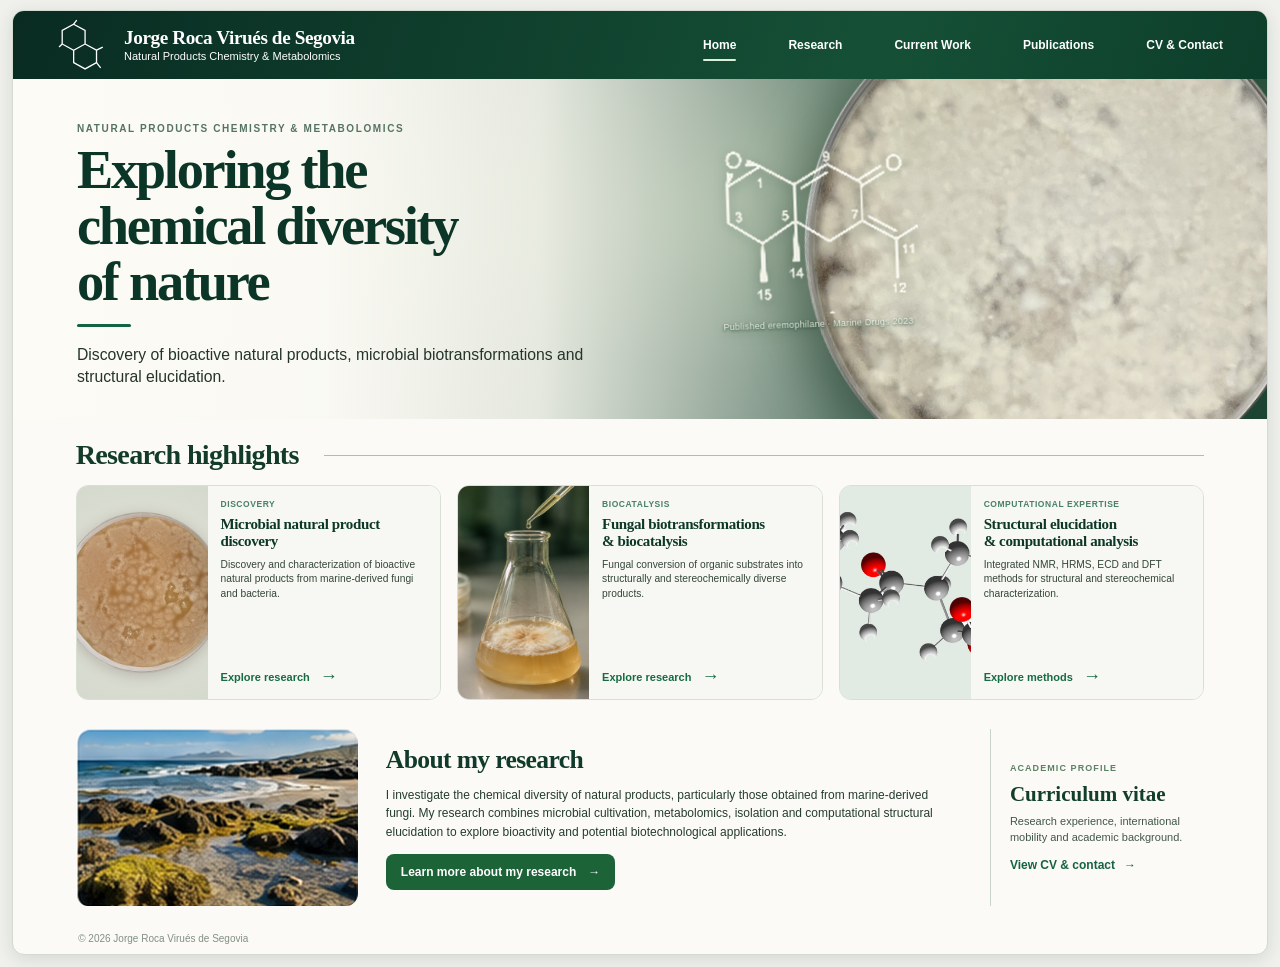
==== index.html @ 7009723c "Publish academic website V28 with personal portrait" ====
<!DOCTYPE html>

<html lang="en"><head><meta charset="utf-8"/><meta content="width=device-width,initial-scale=1" name="viewport"/><meta content="Jorge Roca Virués de Segovia — natural products chemistry, fungal metabolomics, biotransformations, and computational structural elucidation." name="description"/><meta content="#103a2d" name="theme-color"/><title>Jorge Roca Virués de Segovia | Natural Products Chemistry &amp; Metabolomics</title><link href="assets/img/favicon.svg" rel="icon" type="image/svg+xml"/><link href="assets/style.css" rel="stylesheet"/></head><body><a class="skip-link" href="#home">Skip to content</a><div class="site-frame"><header class="site-header"><div class="header-inner"><a aria-label="Go to homepage" class="brand" href="#home"><svg aria-hidden="true" class="brand-symbol" fill="none" stroke="currentColor" stroke-width="1.25" viewbox="0 0 50 50"><path d="M16 5 27 11v13l-11 6L5 24V11Zm11 19 11 6v12l-11 6-11-6V30"></path><path d="m16 5 3-4M5 24l-3 3m36 3 6-3m-6 15 4 5"></path></svg><span class="brand-copy"><strong>Jorge Roca Virués de Segovia</strong><small>Natural Products Chemistry &amp; Metabolomics</small></span></a><nav aria-label="Main navigation" class="main-nav"><a aria-current="page" data-nav="home" href="#home">Home</a><a data-nav="research" href="#research">Research</a><a data-nav="work" href="#work">Current Work</a><a data-nav="publications" href="#publications">Publications</a><a data-nav="cv" href="#cv">CV &amp; Contact</a></nav></div></header><main class="main-stage" id="main"><section aria-label="Home" class="view view-home is-active" data-view="home" id="view-home">
<div class="home-hero-v5">
<div class="hero-glow-v5"></div>
<div class="hero-copy-v5">
<div class="eyebrow-v5">NATURAL PRODUCTS CHEMISTRY &amp; METABOLOMICS</div>
<h1>Exploring the<br/>chemical diversity<br/>of nature</h1>
<span class="green-rule"></span>
<p>Discovery of bioactive natural products, microbial biotransformations and structural elucidation.</p>
</div>
<div class="hero-photo-v5"><img alt="Real culture of Purpureocillium lilacinum BC17-2 photographed by the researcher" src="assets/img/purpureocillium-plate.png"/></div>
<div class="hero-molecule-v5"><img alt="Chemical structure of eremophilane 1, published in Marine Drugs (2023)" src="assets/img/published-eremophilane-1.png"/><span>Published eremophilane · Marine Drugs 2023</span></div>
</div>
<div class="home-research-v5">
<div class="section-heading-v5"><h2>Research highlights</h2><span></span></div>
<div class="home-highlight-grid-v5">
<a class="home-highlight-v5" href="natural-products.html">
<div class="home-highlight-image-v5 plate-feature-v5"><img alt="Real culture of Emericellopsis maritima BC17" src="assets/img/emericellopsis-plate.png"/></div>
<div class="home-highlight-text-v5"><span class="home-highlight-kicker-v5">DISCOVERY</span><h3>Microbial natural product<br/>discovery</h3><p>Discovery and characterization of bioactive natural products from marine-derived fungi and bacteria.</p><span class="read-more-v5">Explore research <span aria-hidden="true">→</span></span></div>
</a>
<a class="home-highlight-v5" href="biotransformations.html">
<div class="home-highlight-image-v5"><img alt="Illustrative photograph of a fungal cultivation flask with a pipette, used to represent microbial biotransformations." src="assets/img/feeding-flask-original.png"/></div>
<div class="home-highlight-text-v5"><span class="home-highlight-kicker-v5">BIOCATALYSIS</span><h3>Fungal biotransformations<br/>&amp; biocatalysis</h3><p>Fungal conversion of organic substrates into structurally and stereochemically diverse products.</p><span class="read-more-v5">Explore research <span aria-hidden="true">→</span></span></div>
</a>
<a class="home-highlight-v5" href="structural-elucidation.html">
<div class="home-highlight-image-v5"><img alt="Three-dimensional representation of compound 10 supplied by the researcher." src="assets/img/compound-10-research-wide.jpg"/></div>
<div class="home-highlight-text-v5"><span class="home-highlight-kicker-v5">COMPUTATIONAL EXPERTISE</span><h3>Structural elucidation<br/>&amp; computational analysis</h3><p>Integrated NMR, HRMS, ECD and DFT methods for structural and stereochemical characterization.</p><span class="read-more-v5">Explore methods <span aria-hidden="true">→</span></span></div>
</a>
</div>
</div>
<div class="home-bottom-v5">
<img alt="Coastal marine habitat" class="coastal-v5" src="assets/img/reference-coastal-detail.jpg"/>
<div class="home-about-v5"><h2>About my research</h2>
<p>I investigate the chemical diversity of natural products, particularly those obtained from marine-derived fungi. My research combines microbial cultivation, metabolomics, isolation and computational structural elucidation to explore bioactivity and potential biotechnological applications.</p>
<button class="primary-button-v5" data-view-go="research" type="button">Learn more about my research <span aria-hidden="true">→</span></button>
</div>
<aside class="home-cv-v5"><span class="home-cv-label-v5">ACADEMIC PROFILE</span><div aria-hidden="true" class="cv-icon-v5">▤</div><h3>Curriculum vitae</h3><p>Research experience, international mobility and academic background.</p><button class="cv-link-v5" data-view-go="cv" type="button">View CV &amp; contact <span aria-hidden="true">→</span></button></aside>
</div>
</section><section aria-label="Research" class="view view-research" data-view="research" id="view-research">
<div class="r14-page">
<header class="r14-hero">
<div class="r14-hero-copy">
<div class="r14-eyebrow">SCIENTIFIC RESEARCH</div>
<h1>Research</h1>
<span class="green-rule"></span>
<p>My research is organised into three complementary areas: microbial natural product discovery, fungal biotransformations and biocatalysis, and experimental and computational structural elucidation.</p>
</div>
<div aria-hidden="true" class="r14-hero-art"><img alt="" src="assets/img/purpureocillium-plate.png"/></div>
</header>
<div class="r14-main">
<div class="r14-intro"><div><span class="r14-overline">RESEARCH AREAS</span><h2>From microbial chemistry to molecular structure</h2></div><p>Explore the three areas below. Each links to its own page, where selected publications, verified experimental results and original scientific figures can be presented in detail. Structural elucidation also serves as a cross-cutting methodology.</p></div>
<article class="r14-area r14-area-one">
<div class="r14-area-media r14-micro-visual">
<img alt="Actual culture of Emericellopsis maritima BC17" class="r14-plate" src="assets/img/emericellopsis-plate.png"/>
<div class="r14-micro-caption"><span>01 / MICROBIAL METABOLITES</span><strong>Marine-derived fungal cultures</strong></div>
</div>
<div class="r14-area-copy">
<div class="r14-area-heading"><span>RESEARCH LINE 01</span><span class="r14-small-no">01</span></div>
<h3>Microbial natural<br/>product discovery</h3>
<p>Exploring the secondary metabolism of marine-derived fungi and bacteria to identify, isolate and characterise chemically diverse natural products. Culture-based strategies, including OSMAC, help reveal the chemical potential of microbial strains under different growth conditions.</p>
<p>The workflow combines LC-HRMS/MS profiling, molecular networking, chromatographic fractionation and bioactivity assays to prioritise complex extracts. Structural and spectroscopic analysis then supports the characterisation of isolated compounds, connecting microbial metabolism to experimentally supported chemical information.</p>
<div class="r14-evidence"><b>SELECTED PUBLICATIONS</b><a href="https://doi.org/10.3390/md21120634" rel="noopener noreferrer" target="_blank">Marine Drugs · 2023</a><span>·</span><a href="https://doi.org/10.3389/fmars.2024.1386175" rel="noopener noreferrer" target="_blank">Frontiers in Marine Science · 2024</a><span>·</span><a href="https://doi.org/10.3390/molecules27196355" rel="noopener noreferrer" target="_blank">Molecules · 2022</a></div>
<a class="r14-open" href="natural-products.html"><span>Explore studies &amp; results</span><span aria-hidden="true">↗</span></a>
</div>
</article>
<article class="r14-area r14-area-two">
<div class="r14-area-copy">
<div class="r14-area-heading"><span>RESEARCH LINE 02</span><span class="r14-small-no">02</span></div>
<h3>Fungal biotransformations<br/>&amp; biocatalysis</h3>
<p>Investigating the ability of marine-derived fungi to catalyse chemical transformations of organic substrates. These biological systems offer complementary approaches to conventional synthesis, including chemo- and stereoselective conversions.</p>
<p>Biotransformation studies integrate substrate feeding, fungal fermentation, product isolation and spectroscopic analysis. The resulting products can be characterised stereochemically and evaluated for biological activity.</p>
<div class="r14-evidence"><b>SELECTED PUBLICATIONS</b><a href="https://doi.org/10.3390/ijms26030908" rel="noopener noreferrer" target="_blank">Int. J. Mol. Sci. · 2025</a><span>·</span><a href="https://doi.org/10.3390/jmse13081386" rel="noopener noreferrer" target="_blank">J. Mar. Sci. Eng. · 2025</a><span>·</span><a href="https://doi.org/10.3389/fmicb.2023.1125639" rel="noopener noreferrer" target="_blank">Frontiers in Microbiology · 2023</a></div>
<a class="r14-open" href="biotransformations.html"><span>Explore studies &amp; results</span><span aria-hidden="true">↗</span></a>
</div>
<div class="r14-area-media r14-flask-visual"><img alt="Conceptual laboratory illustration of fungal fermentation in an Erlenmeyer flask" src="assets/img/feeding-flask-original.png"/><div class="r14-media-credit">Illustrative research image · fungal fermentation</div></div>
</article>
<article class="r14-area r14-area-three">
<div class="r14-area-media r14-model-visual"><img alt="Researcher-provided three-dimensional molecular representation of compound 10" src="assets/img/compound-10-research-wide.jpg"/><div class="r14-model-label"><span>COMPUTATIONAL METHODS</span><strong>Stereochemical assignment</strong></div></div>
<div class="r14-area-copy">
<div class="r14-area-heading"><span>INTEGRATIVE METHODOLOGY</span><span class="r14-small-no">03</span></div>
<h3>Structural elucidation<br/>&amp; computational analysis</h3>
<p>A methodological expertise that supports both discovery and biotransformation studies. Experimental NMR, HRMS, ECD and optical rotation provide complementary evidence for the constitution and three-dimensional arrangement of complex organic molecules.</p>
<p>Conformational analysis and quantum-chemical calculations, including theoretical NMR and ECD, are combined with experimental observations to investigate relative and absolute stereochemistry. This expertise also contributes to collaborative structure-focused research.</p>
<div class="r14-evidence"><b>SELECTED PUBLICATIONS</b><a href="https://doi.org/10.3390/jmse13081386" rel="noopener noreferrer" target="_blank">J. Mar. Sci. Eng. · 2025</a><span>·</span><a href="https://doi.org/10.1021/acs.jnatprod.5c00118" rel="noopener noreferrer" target="_blank">J. Nat. Prod. · 2025</a></div>
<a class="r14-open" href="structural-elucidation.html"><span>Explore methodologies &amp; case studies</span><span aria-hidden="true">↗</span></a>
</div>
</article>
<div class="r14-approach">
<div><span class="r14-overline">INTEGRATED APPROACH</span><h2>Connecting discovery, experiments and analysis</h2></div>
<div class="r14-approach-grid"><div><strong>01</strong><span>Culture design<br/>&amp; fermentation</span></div><div><strong>02</strong><span>LC-HRMS/MS<br/>&amp; metabolomics</span></div><div><strong>03</strong><span>Chromatographic<br/>isolation</span></div><div><strong>04</strong><span>Spectroscopy<br/>&amp; computational work</span></div><div><strong>05</strong><span>Biological<br/>evaluation</span></div></div>
</div>
</div>
</div>
</section><section aria-label="Current work" class="view view-work" data-view="work" id="view-work">
<div class="cw22">
<header class="cw22-hero">
<div class="cw22-hero-copy">
<div class="cw22-kicker">ONGOING RESEARCH · UNIVERSITY OF CÁDIZ</div>
<h1>Current Work</h1>
<span class="green-rule"></span>
<p>My ongoing research spans three complementary activities: investigating the secondary metabolism of fungi associated with grapevine trunk diseases, reviewing the contribution of feature-based molecular networking to fungal natural product discovery, and comparing the metabolomic profiles of Botrytis cinerea under different cultivation conditions.</p>
</div>
<aside class="cw22-project-spotlight">
<span class="cw22-project-label"><span class="cw22-dot"></span> ACTIVE RESEARCH PROJECT</span>
<h2>METAFUNVID</h2>
<p>Study of the secondary metabolism of fungi causing grapevine trunk diseases and development of new strategies for their control.</p>
<div class="cw22-spotlight-bottom">FEDER-UCA-2024-A2-57 <span>2025–2027</span></div>
</aside>
</header>
<div class="cw22-container">
<div class="cw22-lead-grid">
<article class="cw22-intro-article">
<span class="cw22-overline">RESEARCH CONTEXT</span>
<h2>From fungal metabolism to the chemistry of grapevine diseases</h2>
<p>Grapevine trunk diseases constitute a complex phytopathological problem involving fungi capable of colonising woody tissues. Understanding the chemistry associated with these organisms can provide insight into their secondary metabolism and help identify metabolites worthy of further investigation.</p>
<p>Within <strong>METAFUNVID</strong>, my contribution focuses on the chemical and analytical side of this challenge: exploring fungal metabolic profiles, examining complex extracts and supporting the structural characterisation of relevant compounds. This work connects natural products chemistry with phytopathology, without presupposing the identity, biological role or activity of metabolites that are still under study.</p>
</article>
<aside class="cw22-questions">
<span class="cw22-overline">CURRENT SCIENTIFIC QUESTIONS</span>
<div class="cw22-question"><span>01</span><p>Which chemical families are represented in the secondary metabolism of the studied fungi?</p></div>
<div class="cw22-question"><span>02</span><p>How can analytical and molecular-networking data guide the prioritisation of metabolites for isolation?</p></div>
<div class="cw22-question"><span>03</span><p>How can rigorous structural characterisation support the interpretation of their possible biological relevance?</p></div>
</aside>
</div>
<section aria-labelledby="cw22-workflow-title" class="cw22-workflow-section">
<div class="cw22-section-heading"><div><span class="cw22-overline">ONGOING SCIENTIFIC APPROACH</span><h2 id="cw22-workflow-title">A research workflow guided by chemical evidence</h2></div><p>A representative analytical framework. Individual steps depend on the samples and the experimental questions.</p></div>
<div class="cw22-workflow">
<div class="cw22-phase">
<span class="cw22-phase-index">01</span>
<div class="cw22-phase-icon"><svg aria-hidden="true" fill="none" viewbox="0 0 64 64"><path d="M17 16h30M22 16v10l-7 16a8 8 0 0 0 7.6 11h18.8A8 8 0 0 0 49 42l-7-16V16"></path><path d="M19 40c8-3 19 7 26 0"></path><circle cx="25" cy="45" r="2"></circle><circle cx="36" cy="46" r="2"></circle><circle cx="31" cy="35" r="1.8"></circle></svg></div>
<h3>Fungal samples<br/>&amp; extracts</h3>
<p>Preparation and chemical examination of fungal material and extracts.</p>
</div>
<div class="cw22-phase">
<span class="cw22-phase-index">02</span>
<div class="cw22-phase-icon"><svg aria-hidden="true" fill="none" viewbox="0 0 64 64"><path d="M7 52h50M11 12v40M14 45l7-9 6 6 7-24 8 28 8-17 8 18"></path><path d="M17 9h35" stroke-dasharray="3 4"></path></svg></div>
<h3>LC-HRMS/MS<br/>profiling</h3>
<p>Metabolomic fingerprints, MS/MS information and data-quality assessment.</p>
</div>
<div class="cw22-phase">
<span class="cw22-phase-index">03</span>
<div class="cw22-phase-icon"><svg aria-hidden="true" fill="none" viewbox="0 0 64 64"><circle cx="15" cy="28" r="5"></circle><circle cx="33" cy="15" r="6"></circle><circle cx="47" cy="29" r="7"></circle><circle cx="30" cy="46" r="5"></circle><path d="M20 26l7-7m12 1 4 4M20 31l7 12m8 0 8-8m-10-14-3 19"></path></svg></div>
<h3>Metabolite<br/>prioritisation</h3>
<p>Feature-based molecular networking and selection of informative signals.</p>
</div>
<div class="cw22-phase">
<span class="cw22-phase-index">04</span>
<div class="cw22-phase-icon"><svg aria-hidden="true" fill="none" viewbox="0 0 64 64"><path d="M12 16h40M15 16v28c0 8 34 8 34 0V16M15 29h34M19 37c9 4 18-4 26 0"></path><path d="M25 54h14M32 48v6"></path></svg></div>
<h3>Isolation &amp;<br/>structure analysis</h3>
<p>Chromatography, NMR, HRMS and ECD/DFT when needed for stereochemistry.</p>
</div>
</div>
</section>
<section aria-labelledby="cw23-parallel-heading" class="cw23-parallel">
<div class="cw22-section-heading">
<div><span class="cw22-overline">PARALLEL RESEARCH DIRECTIONS</span><h2 id="cw23-parallel-heading">Complementary studies in progress</h2></div>
<p>Ongoing analytical work and evidence synthesis; unpublished findings are not presented as established results.</p>
</div>
<div class="cw23-studies">
<article class="cw23-study">
<span class="cw23-study-no">02 / SCIENTIFIC REVIEW</span>
<h3>Feature-based molecular networking in fungal natural product discovery</h3>
<p>A literature-based assessment of how feature-based molecular networking (FBMN), LC-HRMS/MS and complementary annotation tools contribute to the discovery, dereplication and prioritisation of fungal natural products.</p>
<p>The review examines representative published workflows, the strength of metabolite annotations and the opportunities and limitations of molecular networking as a discovery strategy. Annotation is distinguished from definitive structure elucidation.</p>
<div class="cw23-methods">Literature analysis <span>·</span> FBMN <span>·</span> Fungal metabolites</div>
</article>
<article class="cw23-study">
<span class="cw23-study-no">03 / COMPARATIVE METABOLOMICS</span>
<h3><em>Botrytis cinerea</em>: metabolic profiles across cultivation conditions</h3>
<p>Collaborative research exploring how cultivation conditions influence the detectable metabolomic profiles of the phytopathogenic fungus <em>Botrytis cinerea</em>, using mass-spectrometry-based analysis and molecular networking.</p>
<p>The objective is to compare chemical features across conditions and identify patterns worth further investigation. Specific compounds, biological activities and experimental conclusions remain unpublished and are not claimed here.</p>
<div class="cw23-methods">Culture-condition comparison <span>·</span> LC-HRMS/MS <span>·</span> FBMN</div>
</article>
</div>
</section><section aria-label="Manuscripts in development" class="cw23-manuscripts">
<div class="cw23-manuscripts-title">
<span class="cw22-overline">SCIENTIFIC OUTPUTS IN DEVELOPMENT</span>
<h2>Three publication-oriented research strands</h2>
</div>
<p>These ongoing directions are expected to inform three scientific articles: research on phytopathogenic fungal metabolites, comparative metabolomics of <em>Botrytis cinerea</em>, and a review of FBMN in fungal natural product discovery. Article titles, submission status, results and publication dates have not yet been announced.</p>
</section>
</div>
</div>
</section><section aria-label="Publications" class="view view-publications view-publications-v24" data-view="publications" id="view-publications">
<div class="standard-intro"><h1>Publications</h1><span class="green-rule"></span></div>
<div class="pub-intro">7 peer-reviewed papers · 6 first-author publications · Full author lists and research highlights</div>
<p class="pub-cover-note">Each publication lists its authors in the original order, a concise research highlight, and a Crossref citation count when an internet connection is available. Scientific images are illustrative unless an official issue cover loads.</p>
<div class="publications-compact publications-complete">
<div class="pub-year"><span>2025</span></div><a class="publication publication-v24" href="https://doi.org/10.1021/acs.jnatprod.5c00118" rel="noopener noreferrer" target="_blank" title="Contignasterines, Anti-Inflammatory 2-Aminoimidazole Steroids from the Sponge Neopetrosia cf. rava Collected in the Bismarck Sea"><span aria-label="Journal-style visual for Journal of Natural Products; not an official cover" class="journal-id journal-cover" style="--journal-color:#184f40"><img alt="Illustrative marine research image, not the official ACS issue cover" class="cover-article-art" loading="lazy" src="assets/img/reference-coastal-detail.jpg"/><span class="cover-masthead">Journal of Natural Products</span><span class="cover-kind">Marine chemistry</span><small class="cover-issue">VOL. 88 · ISSUE 5</small></span><span class="publication-info"><strong>Contignasterines, Anti-Inflammatory 2-Aminoimidazole Steroids from the Sponge Neopetrosia cf. rava Collected in the Bismarck Sea</strong><span class="pub-journal">J. Nat. Prod. · 2025 · VOL. 88 · ISSUE 5</span><span aria-label="Authors in publication order" class="pub-authors"><span>Juan Ortega-Vidal</span>, <span>Maggie M. Reddy</span>, <span>Nadia Pérez-Fuentes</span>, <span>Rebeca Alvariño</span>, <span>Svenja Burth</span>, <span>Amparo Alfonso</span>, <span>Carmen Vale</span>, <strong class="own-author">Jorge R. Virués-Segovia</strong>, <span>Augustine Mungkaje</span>, <span>Luis M. Botana</span>, <span>Olivier P. Thomas</span></span><span class="pub-research-highlight"><span class="research-label">Research highlights</span> This collaborative study examined a Bismarck Sea specimen of the sponge Neopetrosia cf. rava, yielding two new steroids, contignasterines A and B, alongside the previously known contignasterol. Their structural characterization revealed unusual oxidized steroid frameworks bearing a 2-aminoimidazole substituent; contignasterine A also contains a distinctive phosphate group. In cellular experiments using stimulated macrophages, the three compounds reduced the production of pro-inflammatory mediators, including nitric oxide and reactive oxygen species. The findings expand the chemical diversity of sponge-derived steroids and support further investigation of their anti-inflammatory properties.</span><span class="pub-badges"><span class="paper-pill">International collaboration</span><span class="open-pill">Open access</span></span><span class="pub-metric" data-doi="10.1021/acs.jnatprod.5c00118" title="Cited-by count from Crossref, updated when connected to the internet"><span class="citation-dot">↗</span><span class="citation-count">Citations: checking…</span></span><span class="pub-doi">View publication · DOI ↗</span></span><span class="pub-open"><svg aria-hidden="true" fill="none" height="18" stroke="currentColor" stroke-linecap="round" stroke-linejoin="round" stroke-width="1.6" viewbox="0 0 24 24" width="18"><path d="M12 4h8v8m0-8-10 10M20 14v5a1 1 0 0 1-1 1H5a1 1 0 0 1-1-1V5a1 1 0 0 1 1-1h5"></path></svg></span></a><a class="publication publication-v24" href="https://doi.org/10.3390/jmse13081386" rel="noopener noreferrer" target="_blank" title="Stereochemical Characterization of Optically Active Indane and Phenylpropyl Derivatives Obtained Through Biotransformation by the Marine-Derived Fungi Emericellopsis maritima BC17 and Purpureocillium lilacinum BC17-2"><span aria-label="Journal-style visual for Journal of Marine Science and Engineering; not an official cover" class="journal-id journal-cover" style="--journal-color:#185866"><img alt="Original data-based visual of stereoselective biotransformations, not the official cover" class="cover-article-art" loading="lazy" src="assets/img/figures/enantioselectivity-jmse2025-redrawn.svg"/><span class="cover-masthead">Journal of Marine Science and Engineering</span><span class="cover-kind">Stereochemistry</span><small class="cover-issue">VOL. 13 · ISSUE 8</small><img alt="Portada del número de Journal of Marine Science and Engineering donde se publicó este artículo" class="official-cover" loading="lazy" onerror="this.remove()" referrerpolicy="no-referrer" src="https://www.mdpi.com/files/uploaded/covers/jmse/big_cover-jmse-v13-i8.png"/></span><span class="publication-info"><strong>Stereochemical Characterization of Optically Active Indane and Phenylpropyl Derivatives Obtained Through Biotransformation by the Marine-Derived Fungi Emericellopsis maritima BC17 and Purpureocillium lilacinum BC17-2</strong><span class="pub-journal">J. Mar. Sci. Eng. · 2025 · VOL. 13 · ISSUE 8</span><span aria-label="Authors in publication order" class="pub-authors"><strong class="own-author">Jorge R. Virués-Segovia</strong>, <span>Salvador Muñoz-Mira</span>, <span>Nuria Cabrera-Gómez</span>, <span>Marta Pacheco</span>, <span>María Gómez-Marín</span>, <span>Javier Moraga</span>, <span>Rosa Durán-Patrón</span>, <span>Josefina Aleu</span></span><span class="pub-research-highlight"><span class="research-label">Research highlights</span> Marine-derived Emericellopsis maritima BC17 and Purpureocillium lilacinum BC17-2 were investigated as biocatalysts for indene, indanone and phenylpropyl substrates, yielding 16 previously known derivatives. Oxidation, reduction and hydrolysis generated several optically active products, with particularly noteworthy stereoselectivity for P. lilacinum. Electronic circular dichroism (ECD) and optical rotatory dispersion (ORD) calculations supported absolute-configuration assignments, including that of an enantiomerically pure indane diol relevant to organic synthesis. Selected compounds were also tested against the phytopathogen Botrytis cinerea, but showed no significant inhibition under the conditions examined.</span><span class="pub-badges"><span class="paper-pill">First author</span><span class="open-pill">Open access</span></span><span class="pub-metric" data-doi="10.3390/jmse13081386" title="Cited-by count from Crossref, updated when connected to the internet"><span class="citation-dot">↗</span><span class="citation-count">Citations: checking…</span></span><span class="pub-doi">View publication · DOI ↗</span></span><span class="pub-open"><svg aria-hidden="true" fill="none" height="18" stroke="currentColor" stroke-linecap="round" stroke-linejoin="round" stroke-width="1.6" viewbox="0 0 24 24" width="18"><path d="M12 4h8v8m0-8-10 10M20 14v5a1 1 0 0 1-1 1H5a1 1 0 0 1-1-1V5a1 1 0 0 1 1-1h5"></path></svg></span></a><a class="publication publication-v24" href="https://doi.org/10.3390/ijms26030908" rel="noopener noreferrer" target="_blank" title="Biotransformation of Thiochroman Derivatives Using Marine-Derived Fungi: Isolation, Characterization, and Antimicrobial Activity"><span aria-label="Journal-style visual for International Journal of Molecular Sciences; not an official cover" class="journal-id journal-cover" style="--journal-color:#2b626c"><img alt="Figure from the associated 2025 IJMS article, not the official issue cover" class="cover-article-art" loading="lazy" src="assets/img/figures/biotransformation-ijms-2025.jpg"/><span class="cover-masthead">International Journal of Molecular Sciences</span><span class="cover-kind">Biotransformations</span><small class="cover-issue">VOL. 26 · ISSUE 3</small><img alt="Portada del número de International Journal of Molecular Sciences donde se publicó este artículo" class="official-cover" loading="lazy" onerror="this.remove()" referrerpolicy="no-referrer" src="https://www.mdpi.com/files/uploaded/covers/ijms/big_cover-ijms-v26-i3.png"/></span><span class="publication-info"><strong>Biotransformation of Thiochroman Derivatives Using Marine-Derived Fungi: Isolation, Characterization, and Antimicrobial Activity</strong><span class="pub-journal">Int. J. Mol. Sci. · 2025 · VOL. 26 · ISSUE 3</span><span aria-label="Authors in publication order" class="pub-authors"><strong class="own-author">Jorge R. Virués-Segovia</strong>, <span>Cristina Pinedo-Rivilla</span>, <span>Salvador Muñoz-Mira</span>, <span>Matilde Ansino</span>, <span>Victoria E. González-Rodríguez</span>, <span>Abdellah Ezzanad</span>, <span>Fátima Galán-Sánchez</span>, <span>Rosa Durán-Patrón</span>, <span>Josefina Aleu</span></span><span class="pub-research-highlight"><span class="research-label">Research highlights</span> The biocatalytic potential of two Bay of Cádiz marine-derived fungi was explored using thiochroman-4-ol and its chlorinated analogue as substrates. Their fermentations yielded ten known derivatives and a previously undescribed ring-opened diol produced by Purpureocillium lilacinum BC17-2. Spectroscopic analyses, chiral chromatography and stereochemical approaches including ECD and Mosher-type derivatization helped distinguish sulfoxide and sulfone products and their configurations. The fungi displayed contrasting stereoselectivities, illustrating how the choice of microbial catalyst affects the product profile. The compounds tested did not exhibit significant antimicrobial activity against the selected human pathogens.</span><span class="pub-badges"><span class="paper-pill">First author</span><span class="open-pill">Open access</span></span><span class="pub-metric" data-doi="10.3390/ijms26030908" title="Cited-by count from Crossref, updated when connected to the internet"><span class="citation-dot">↗</span><span class="citation-count">Citations: checking…</span></span><span class="pub-doi">View publication · DOI ↗</span></span><span class="pub-open"><svg aria-hidden="true" fill="none" height="18" stroke="currentColor" stroke-linecap="round" stroke-linejoin="round" stroke-width="1.6" viewbox="0 0 24 24" width="18"><path d="M12 4h8v8m0-8-10 10M20 14v5a1 1 0 0 1-1 1H5a1 1 0 0 1-1-1V5a1 1 0 0 1 1-1h5"></path></svg></span></a><div class="pub-year"><span>2024</span></div><a class="publication publication-v24" href="https://doi.org/10.3389/fmars.2024.1386175" rel="noopener noreferrer" target="_blank" title="Discovery of New Eremophilanes from the Marine-Derived Fungus Emericellopsis maritima BC17 by Culture Conditions Changes: Evaluation of Cytotoxic and Antimicrobial Activities"><span aria-label="Journal-style visual for Frontiers in Marine Science; not an official cover" class="journal-id journal-cover" style="--journal-color:#194b66"><img alt="Scientific figure from the associated Frontiers in Marine Science article, not a journal cover" class="cover-article-art" loading="lazy" src="assets/img/figures/eremophilanes-frontiers-2024.jpg"/><span class="cover-masthead">Frontiers in Marine Science</span><span class="cover-kind">Marine fungal metabolites</span><small class="cover-issue">VOL. 11</small></span><span class="publication-info"><strong>Discovery of New Eremophilanes from the Marine-Derived Fungus Emericellopsis maritima BC17 by Culture Conditions Changes: Evaluation of Cytotoxic and Antimicrobial Activities</strong><span class="pub-journal">Front. Mar. Sci. · 2024 · VOL. 11</span><span aria-label="Authors in publication order" class="pub-authors"><strong class="own-author">Jorge R. Virués-Segovia</strong>, <span>Cristina Pinedo</span>, <span>David Zorrilla</span>, <span>Jesús Sánchez-Márquez</span>, <span>Pilar Sánchez</span>, <span>María C. Ramos</span>, <span>Mercedes de la Cruz</span>, <span>Josefina Aleu</span>, <span>Rosa Durán-Patrón</span></span><span class="pub-research-highlight"><span class="research-label">Research highlights</span> This work extended the chemical investigation of Emericellopsis maritima BC17 from solid to liquid cultivation using an OSMAC strategy. Growth in Czapek-Dox and potato dextrose broth afforded three new eremophilane sesquiterpenes and 14 known derivatives, with the new compounds specifically recovered from Czapek-Dox cultures. Their structures and stereochemistry were established using NMR, high-resolution mass spectrometry and ECD. Biological assays identified PR toxin 3-deacetyl as cytotoxic toward five human cancer cell lines (IC₅₀ 2.5–14.7 µM), while selective antibacterial activity was observed only at a high tested concentration. The study demonstrates the value of changing cultivation conditions to access additional metabolites.</span><span class="pub-badges"><span class="paper-pill">First author</span><span class="open-pill">Open access</span></span><span class="pub-metric" data-doi="10.3389/fmars.2024.1386175" title="Cited-by count from Crossref, updated when connected to the internet"><span class="citation-dot">↗</span><span class="citation-count">Citations: checking…</span></span><span class="pub-doi">View publication · DOI ↗</span></span><span class="pub-open"><svg aria-hidden="true" fill="none" height="18" stroke="currentColor" stroke-linecap="round" stroke-linejoin="round" stroke-width="1.6" viewbox="0 0 24 24" width="18"><path d="M12 4h8v8m0-8-10 10M20 14v5a1 1 0 0 1-1 1H5a1 1 0 0 1-1-1V5a1 1 0 0 1 1-1h5"></path></svg></span></a><div class="pub-year"><span>2023</span></div><a class="publication publication-v24" href="https://doi.org/10.3390/md21120634" rel="noopener noreferrer" target="_blank" title="New Eremophilane-Type Sesquiterpenes from the Marine Sediment-Derived Fungus Emericellopsis maritima BC17 and Their Cytotoxic and Antimicrobial Activities"><span aria-label="Journal-style visual for Marine Drugs; not an official cover" class="journal-id journal-cover" style="--journal-color:#315a42"><img alt="Scientific illustration from the associated Marine Drugs article, not the official issue cover" class="cover-article-art" loading="lazy" src="assets/img/figures/eremophilanes-marine-drugs-2023.jpg"/><span class="cover-masthead">Marine Drugs</span><span class="cover-kind">Natural products</span><small class="cover-issue">VOL. 21 · ISSUE 12</small><img alt="Portada del número de Marine Drugs donde se publicó este artículo" class="official-cover" loading="lazy" onerror="this.remove()" referrerpolicy="no-referrer" src="https://www.mdpi.com/files/uploaded/covers/md/big_cover-md-v21-i12.png"/></span><span class="publication-info"><strong>New Eremophilane-Type Sesquiterpenes from the Marine Sediment-Derived Fungus Emericellopsis maritima BC17 and Their Cytotoxic and Antimicrobial Activities</strong><span class="pub-journal">Mar. Drugs · 2023 · VOL. 21 · ISSUE 12</span><span aria-label="Authors in publication order" class="pub-authors"><strong class="own-author">Jorge R. Virués-Segovia</strong>, <span>Carlos Millán</span>, <span>Cristina Pinedo</span>, <span>Victoria E. González-Rodríguez</span>, <span>Sokratis Papaspyrou</span>, <span>David Zorrilla</span>, <span>Thomas A. Mackenzie</span>, <span>María C. Ramos</span>, <span>Mercedes de la Cruz</span>, <span>Josefina Aleu</span>, <span>Rosa Durán-Patrón</span></span><span class="pub-research-highlight"><span class="research-label">Research highlights</span> Marine sediment from the Bay of Cádiz provided the fungal isolate Emericellopsis maritima BC17, whose secondary metabolism was explored across different solid media using OSMAC cultivation. Bioassay-guided isolation and spectroscopic characterization revealed four new eremophilane sesquiterpenes, 13 known eremophilane derivatives and two known diketopiperazines. NMR, HRMS and ECD-based analysis contributed to the structural and stereochemical assignments. Among the tested metabolites, PR toxin showed cytotoxic effects against five human cancer cell lines (IC₅₀ 3.75–33.44 µM); (+)-aristolochene also displayed selective antifungal activity, albeit at a relatively high concentration. The results established this marine strain as a chemically productive fungal source.</span><span class="pub-badges"><span class="paper-pill">First author</span><span class="open-pill">Open access</span></span><span class="pub-metric" data-doi="10.3390/md21120634" title="Cited-by count from Crossref, updated when connected to the internet"><span class="citation-dot">↗</span><span class="citation-count">Citations: checking…</span></span><span class="pub-doi">View publication · DOI ↗</span></span><span class="pub-open"><svg aria-hidden="true" fill="none" height="18" stroke="currentColor" stroke-linecap="round" stroke-linejoin="round" stroke-width="1.6" viewbox="0 0 24 24" width="18"><path d="M12 4h8v8m0-8-10 10M20 14v5a1 1 0 0 1-1 1H5a1 1 0 0 1-1-1V5a1 1 0 0 1 1-1h5"></path></svg></span></a><a class="publication publication-v24" href="https://doi.org/10.3389/fmicb.2023.1125639" rel="noopener noreferrer" target="_blank" title="Marine-Derived Fungi as Biocatalysts"><span aria-label="Journal-style visual for Frontiers in Microbiology; not an official cover" class="journal-id journal-cover" style="--journal-color:#365b54"><img alt="Author-supplied fungal culture image used as illustrative journal artwork, not a journal cover" class="cover-article-art" loading="lazy" src="assets/img/purpureocillium-plate.png"/><span class="cover-masthead">Frontiers in Microbiology</span><span class="cover-kind">Fungal biocatalysis</span><small class="cover-issue">VOL. 14</small></span><span class="publication-info"><strong>Marine-Derived Fungi as Biocatalysts</strong><span class="pub-journal">Front. Microbiol. · 2023 · VOL. 14</span><span aria-label="Authors in publication order" class="pub-authors"><strong class="own-author">Jorge R. Virués-Segovia</strong>, <span>Salvador Muñoz-Mira</span>, <span>Rosa Durán-Patrón</span>, <span>Josefina Aleu</span></span><span class="pub-research-highlight"><span class="research-label">Research highlights</span> This review critically examines the use of marine-derived fungi as biocatalysts for the transformation of natural and synthetic organic molecules, covering literature published through September 2022. The discussion is organized by substrate class and highlights enzymatic transformations including hydroxylation, oxidation, reduction and other structure-selective reactions. It also considers fungal biodegradation of pollutants and the potential role of marine enzymes in more sustainable chemical processes. Rather than reporting new experimental compounds, the article brings together dispersed biotransformation studies and identifies opportunities and knowledge gaps for future biocatalytic applications.</span><span class="pub-badges"><span class="paper-pill">First author</span><span class="open-pill">Open access</span><span class="paper-pill review-pill">Review article</span></span><span class="pub-metric" data-doi="10.3389/fmicb.2023.1125639" title="Cited-by count from Crossref, updated when connected to the internet"><span class="citation-dot">↗</span><span class="citation-count">Citations: checking…</span></span><span class="pub-doi">View publication · DOI ↗</span></span><span class="pub-open"><svg aria-hidden="true" fill="none" height="18" stroke="currentColor" stroke-linecap="round" stroke-linejoin="round" stroke-width="1.6" viewbox="0 0 24 24" width="18"><path d="M12 4h8v8m0-8-10 10M20 14v5a1 1 0 0 1-1 1H5a1 1 0 0 1-1-1V5a1 1 0 0 1 1-1h5"></path></svg></span></a><div class="pub-year"><span>2022</span></div><a class="publication publication-v24" href="https://doi.org/10.3390/molecules27196355" rel="noopener noreferrer" target="_blank" title="Kribbellichelins A and B, Two New Antibiotics from Kribbella sp. CA-293567 with Activity against Several Human Pathogens"><span aria-label="Journal-style visual for Molecules; not an official cover" class="journal-id journal-cover" style="--journal-color:#315a63"><img alt="Chemical structures from associated Molecules article, not the official issue cover" class="cover-article-art" loading="lazy" src="assets/img/figures/kribbellichelins-A-B-Molecules-2022-Fig2.png"/><span class="cover-masthead">Molecules</span><span class="cover-kind">Antibiotic discovery</span><small class="cover-issue">VOL. 27 · ISSUE 19</small><img alt="Portada del número de Molecules donde se publicó este artículo" class="official-cover" loading="lazy" onerror="this.remove()" referrerpolicy="no-referrer" src="https://www.mdpi.com/files/uploaded/covers/molecules/big_cover-molecules-v27-i19.png"/></span><span class="publication-info"><strong>Kribbellichelins A and B, Two New Antibiotics from Kribbella sp. CA-293567 with Activity against Several Human Pathogens</strong><span class="pub-journal">Molecules · 2022 · VOL. 27 · ISSUE 19</span><span aria-label="Authors in publication order" class="pub-authors"><strong class="own-author">Jorge R. Virués-Segovia</strong>, <span>Fernando Reyes</span>, <span>Sandra Ruíz</span>, <span>Jesús Martín</span>, <span>Ignacio Fernández-Pastor</span>, <span>Carlos Justicia</span>, <span>Mercedes de la Cruz</span>, <span>Caridad Díaz</span>, <span>Thomas A. Mackenzie</span>, <span>Olga Genilloud</span>, <span>Ignacio González</span>, <span>José R. Tormo</span></span><span class="pub-research-highlight"><span class="research-label">Research highlights</span> Bioprospecting of saline soils associated with the plant Limonium majus yielded a collection of actinomycetes that was screened under varied cultivation conditions for antimicrobial metabolites. Bioassay-guided purification of active Kribbella sp. CA-293567 extracts led to the discovery of kribbellichelins A and B alongside three known compounds. HRMS/MS, NMR and Marfey’s analysis were used for structure and stereochemical characterization. Both new metabolites inhibited Candida albicans and showed weaker activity against selected Gram-negative bacteria; the study also documented antifungal activity for the known antibiotic sandramycin. These findings illustrate the value of OSMAC and guided isolation in antibiotic discovery.</span><span class="pub-badges"><span class="paper-pill">First author</span><span class="open-pill">Open access</span></span><span class="pub-metric" data-doi="10.3390/molecules27196355" title="Cited-by count from Crossref, updated when connected to the internet"><span class="citation-dot">↗</span><span class="citation-count">Citations: checking…</span></span><span class="pub-doi">View publication · DOI ↗</span></span><span class="pub-open"><svg aria-hidden="true" fill="none" height="18" stroke="currentColor" stroke-linecap="round" stroke-linejoin="round" stroke-width="1.6" viewbox="0 0 24 24" width="18"><path d="M12 4h8v8m0-8-10 10M20 14v5a1 1 0 0 1-1 1H5a1 1 0 0 1-1-1V5a1 1 0 0 1 1-1h5"></path></svg></span></a>
</div><p class="pub-metrics-note">Citation counts: Crossref Cited-by, queried when the page opens online. Coverage differs from Scopus and Google Scholar; unavailable counts are not treated as zero. Counts can change over time.</p></section><section aria-label="CV and contact" class="view view-cv cvv11" data-view="cv" id="view-cv">
<div class="cv11-hero">
<div class="cv11-hero-inner">
<div>
<span class="cv11-eyebrow">ACADEMIC PROFILE</span>
<h1>CV &amp; Contact</h1>
</div>
<p>Natural products chemistry · Microbial metabolomics · Biocatalysis</p>
</div>
</div>
<div class="cv11-content">
<div class="cv13-editorial-grid">
<article class="cv13-narrative cv13-about">
<span class="cv11-eyebrow">PROFESSIONAL PROFILE</span>
<h2>Academic summary</h2>
<figure class="cv27-portrait-frame"><img data-cv-portrait alt="Portrait of Jorge Roca" src="assets/img/jorge-roca-portrait.jpg" width="160" height="160"/></figure>
<p>I am a <strong>postdoctoral researcher with a PhD in Biomolecules and Biomedicine</strong> with an interdisciplinary background in biotechnology, organic chemistry and the study of microbial natural products. My main strength is the ability to connect microbiological, analytical and chemical approaches within a single research workflow, from the preparation and investigation of biological material to the characterisation of complex organic compounds.</p>
<p>My training has given me <strong>hands-on experience across the experimental research process</strong>, including the design and implementation of laboratory experiments, microbial cultivation, extraction and purification, instrumental analysis, interpretation of chemical data and assessment of biological activity. I am particularly interested in questions that require combining experimental evidence with computational tools to resolve chemical structures and stereochemistry.</p>
<p>Alongside laboratory research, I have developed experience in <strong>scientific writing, the communication of results, collaborative project work and university teaching</strong>. I value methodological rigour, reproducibility and the critical integration of different types of data, and I am keen to apply these skills in interdisciplinary academic environments.</p>
</article>
<article class="cv13-narrative cv13-expertise">
<span class="cv11-eyebrow">SCIENTIFIC &amp; TECHNICAL SKILLS</span>
<h2>Research expertise</h2>
<div class="cv13-expertise-group"><h3>Microbial work, biotransformations &amp; bioassays</h3>
<p>Isolation, cultivation and maintenance of <strong>fungi, bacteria and actinobacteria</strong>; solid- and liquid-medium fermentations; fungal biotransformations and selected organic derivatisations, including acetylation, reduction and Mosher ester preparation. Experience in antimicrobial and antifungal assays against clinically relevant microorganisms and phytopathogenic fungi.</p></div>
<div class="cv13-expertise-group"><h3>Isolation, analytical chemistry &amp; structure elucidation</h3>
<p>Extraction, fractionation and chromatographic purification of organic compounds; <strong>HPLC/UHPLC, LC-HRMS/MS and 1D/2D NMR</strong> (400, 500 and 700 MHz), complemented by FT-IR, ECD and optical rotation. Interpretation of spectroscopic and spectrometric datasets for structure and stereochemical assignment.</p></div>
<div class="cv13-expertise-group"><h3>Metabolomics &amp; computational analysis</h3>
<p>Untargeted LC-HRMS/MS metabolomics, data processing and molecular-family analysis using <strong>MZmine and Feature-Based Molecular Networking</strong>. Conformational analysis and quantum-chemical NMR/ECD calculations, with experience using <strong>Gaussian and Python</strong> to support challenging stereochemical assignments.</p></div>
</article>
</div>
<section aria-labelledby="cv13-teaching-title" class="cv13-teaching">
<div class="cv13-teaching-title"><span class="cv11-eyebrow">EDUCATION &amp; KNOWLEDGE TRANSFER</span><h2 id="cv13-teaching-title">Teaching, supervision &amp; scientific communication</h2></div>
<div class="cv13-teaching-copy"><p>I have delivered <strong>150.4 hours of university teaching</strong> at the University of Cádiz across five degree programmes: Biotechnology, Chemistry, Oenology, Industrial Technologies Engineering and Environmental Sciences. My teaching has included <em>Biotechnology in Drug Development</em>, <em>Basic Laboratory Operations</em> and <em>Chemistry</em>, combining practical laboratory instruction with the explanation of scientific concepts to students with different academic backgrounds.</p>
<p>I have <strong>co-supervised two MSc dissertations</strong>, in Medicinal Chemistry and Biotechnology, and participated in scientific outreach and academic communication activities. My pedagogical training covers inclusive university teaching, digital learning resources, Moodle-based assessment and the responsible use of generative AI in teaching. I have also contributed to specialist training on metabolomics and molecular networking within the Eco2Wine doctoral network.</p></div>
</section>
<div class="cv11-heading"><h2>Academic journey</h2><span></span></div>
<div class="cv11-timeline-grid cv13-two-col">
<article class="cv11-mini-card">
<span class="cv11-card-kicker">EDUCATION</span>
<div class="cv11-item"><time>2025</time><div><b>PhD in Biomolecules and Biomedicine</b><small>University of Cádiz · International Mention · <em>cum laude</em></small></div></div>
<div class="cv11-item"><time>2020</time><div><b>MSc in Drug Research</b><small>University of Granada</small></div></div>
<div class="cv11-item"><time>2019</time><div><b>BSc in Biotechnology</b><small>University of Cádiz</small></div></div>
</article>
<article class="cv11-mini-card">
<span class="cv11-card-kicker">RESEARCH APPOINTMENTS</span>
<div class="cv11-item"><time>2025–26</time><div><b>Postdoctoral researcher</b><small>POP FPU 2022 · University of Cádiz</small></div></div>
<div class="cv11-item"><time>2022–25</time><div><b>Predoctoral research fellow</b><small>Competitive FPU 2022 fellowship</small></div></div>
<div class="cv11-item"><time>2020–22</time><div><b>Project-funded researcher</b><small>Organic Chemistry · University of Cádiz</small></div></div>
</article>
</div>
<div class="cv11-heading"><h2>Mobility &amp; scientific collaborations</h2><span></span></div>
<div class="cv11-collab-grid">
<article class="cv11-collab-card">
<div class="cv11-photo cv11-photo-galway">
<img alt="University of Galway Quadrangle, Ireland" loading="lazy" src="https://upload.wikimedia.org/wikipedia/commons/thumb/3/30/Quad_Straight_On.jpg/960px-Quad_Straight_On.jpg"/>
<span class="cv11-photo-label">GALWAY · IRELAND</span>
</div>
<div class="cv11-collab-content"><span class="cv11-collab-tag">INTERNATIONAL MOBILITY · 2024</span><h3>University of Galway</h3><p>Three-month research stay with <strong>Prof. Olivier P. Thomas</strong>, funded by UCA's Own Research Plan and Erasmus+ KA131. Metabolomics, molecular networking and a joint <em>Journal of Natural Products</em> publication.</p></div>
</article>
<article class="cv11-collab-card">
<div class="cv11-photo cv11-photo-medina">
<img alt="Person-free exterior photograph of the MEDINA research centre building in Granada, showing its signage." loading="lazy" referrerpolicy="no-referrer" src="https://media.licdn.com/dms/image/v2/C4E1BAQExyAD8_qBghQ/company-background_10000/company-background_10000/0/1645789166609/invesbiofarm_cover?e=2147483647&amp;t=DCX6iIDOS00y_nbT_CX5U6DtU_uV3sXwXD-JsTQvvlA&amp;v=beta"/>
<span class="cv11-photo-label">GRANADA · SPAIN</span>
</div>
<div class="cv11-collab-content"><span class="cv11-collab-tag">RESEARCH COLLABORATION</span><h3>Fundación MEDINA</h3><p>Bacterial natural products and bioassay-guided isolation, contributing to the discovery and first-author publication of <strong>kribbellichelins A and B</strong>.</p></div>
</article>
<article class="cv11-collab-card">
<div class="cv11-photo cv11-photo-hospital">
<img alt="Exterior of Hospital Universitario Puerta del Mar, Cádiz" loading="lazy" src="https://upload.wikimedia.org/wikipedia/commons/thumb/e/ed/Hospital_Puerta_del_Mar%2C_C%C3%A1diz.jpg/960px-Hospital_Puerta_del_Mar%2C_C%C3%A1diz.jpg"/>
<span class="cv11-photo-label">CÁDIZ · SPAIN</span>
</div>
<div class="cv11-collab-content"><span class="cv11-collab-tag">ANTIMICROBIAL EVALUATION</span><h3>Hospital Puerta del Mar</h3><p>Collaborative antimicrobial assays against <strong>clinical microbial isolates</strong> with <strong>Dr Fátima Galán-Sánchez</strong> at Hospital Universitario Puerta del Mar.</p></div>
</article>
</div>
<div class="cv11-bottom-strip">
<div class="cv11-training"><span class="cv11-eyebrow">ACADEMIC DEVELOPMENT</span><h3>Additional training</h3><p><strong>25 specialised and pedagogical courses · 482 certified hours</strong>, including courses in natural-product structure determination by NMR, interpretation of two-dimensional and selective NMR spectra, molecular spectroscopy, bioinformatic analysis of biological sequences, scientific information management and the <strong>100-hour university teaching programme</strong>.</p></div>
<div class="cv11-languages"><span class="cv11-eyebrow">LANGUAGES</span><h3>English &amp; German</h3><p><strong>Cambridge English C1 Advanced</strong> · German A2 course (1 ECTS)</p></div>
</div>
<div class="cv11-contact">
<div class="cv11-contact-head"><div><span class="cv11-eyebrow">GET IN TOUCH</span><h2>Contact &amp; research profiles</h2></div><p>I welcome scientific collaborations and interdisciplinary projects in natural products chemistry, metabolomics and structural elucidation.</p></div>
<div class="cv11-contact-grid">
<a href="mailto:jorge.roca@uca.es"><span class="cv11-contact-icon">✉</span><span><b>Email</b><small>jorge.roca@uca.es</small></span><em>↗</em></a>
<a href="https://orcid.org/0000-0001-8394-0257" rel="noopener noreferrer" target="_blank"><span class="cv11-contact-icon">◎</span><span><b>ORCID</b><small>0000-0001-8394-0257</small></span><em>↗</em></a>
<a href="https://produccioncientifica.uca.es/investigadores/120152/detalle" rel="noopener noreferrer" target="_blank"><span class="cv11-contact-icon">⌂</span><span><b>UCA Research Profile</b><small>Institutional research record</small></span><em>↗</em></a>
</div>
</div>
<div class="cv11-photo-credits">Image credits: University of Galway Quad © M.c.smith1003 (CC BY-SA 4.0) · Hospital Puerta del Mar © Emilio J. Rodríguez Posada (CC BY-SA 4.0) · Fundación MEDINA building: Inves Biofarm (image-use permission pending).</div>
</div>
</section><div class="site-footer"><span>© 2026 Jorge Roca Virués de Segovia</span></div><dialog class="detail-dialog" id="detail-natural"><div class="detail-top"><span>RESEARCH HIGHLIGHT / 01</span><button aria-label="Close detail" class="dialog-close" type="button">×</button></div><h2>Eremophilane sesquiterpenes from marine fungi</h2><p>Studies of <em>Emericellopsis maritima</em> BC17 using OSMAC cultivation strategies revealed chemically diverse secondary metabolites, including new eremophilane-type sesquiterpenes.</p><figure><img alt="Published structures of eremophilanes isolated from Emericellopsis maritima" src="assets/img/figures/eremophilanes-frontiers-2024.jpg"/><figcaption>Published compound structures — Virués-Segovia et al., <em>Frontiers in Marine Science</em> (2024), Fig. 1.</figcaption></figure><div class="detail-kpi"><span><strong>2023</strong> Four new eremophilane-type sesquiterpenes reported</span><span><strong>2024</strong> Three further new eremophilanes reported</span></div><p>Isolation and chromatographic purification, NMR and high-resolution MS characterization, and stereochemical analysis were complemented by biological evaluation.</p><div class="detail-links"><a href="https://doi.org/10.3390/md21120634" rel="noopener noreferrer" target="_blank">Marine Drugs (2023) ↗</a><a href="https://doi.org/10.3389/fmars.2024.1386175" rel="noopener noreferrer" target="_blank">Frontiers in Marine Science (2024) ↗</a></div></dialog>
<dialog class="detail-dialog" id="detail-biotrans"><div class="detail-top"><span>RESEARCH HIGHLIGHT / 02</span><button aria-label="Close detail" class="dialog-close" type="button">×</button></div><h2>Fungal biotransformations &amp; biocatalysis</h2><p>Marine-derived fungi, including <em>Emericellopsis maritima</em> and <em>Purpureocillium lilacinum</em>, were evaluated as biocatalysts capable of introducing selective transformations into organic substrates.</p><figure><img alt="Published reaction products from the biotransformation of thiochroman derivatives" src="assets/img/figures/biotransformation-ijms-2025.jpg"/><figcaption>Published thiochroman biotransformation scheme — Virués-Segovia et al., <em>International Journal of Molecular Sciences</em> (2025), Fig. 2.</figcaption></figure><p>The work encompasses isolation and structural characterization of transformation products, stereochemical analysis, and antimicrobial evaluation of selected compounds. Related studies investigated indane and phenylpropyl derivatives.</p><div class="detail-links"><a href="https://doi.org/10.3390/ijms26030908" rel="noopener noreferrer" target="_blank">IJMS (2025) ↗</a><a href="https://doi.org/10.3390/jmse13081386" rel="noopener noreferrer" target="_blank">JMSE (2025) ↗</a><a href="https://doi.org/10.3389/fmicb.2023.1125639" rel="noopener noreferrer" target="_blank">Review (2023) ↗</a></div></dialog>
<dialog class="detail-dialog" id="detail-structures"><div class="detail-top"><span>RESEARCH HIGHLIGHT / 03</span><button aria-label="Close detail" class="dialog-close" type="button">×</button></div><h2>Computational structural elucidation</h2><p>Experimental NMR data, electronic circular dichroism (ECD) and quantum-chemical calculations are combined to investigate molecular structure and stereochemistry in natural products and biotransformation products.</p><figure><img alt="Experimental and calculated ECD spectral comparisons from a published paper" src="assets/img/figures/ecd-marine-drugs-2023.jpg"/><figcaption>Published experimental/computed ECD spectra — Virués-Segovia et al., <em>Marine Drugs</em> (2023), Fig. 5.</figcaption></figure><p>Approaches include conformational analysis, theoretical NMR and TD-DFT/ECD calculations, together with statistical assignments when appropriate. Related methods are currently being applied in collaborative studies of phytopathogenic fungal metabolites; unpublished results are not displayed.</p><div class="detail-links"><a href="https://doi.org/10.3390/md21120634" rel="noopener noreferrer" target="_blank">Marine Drugs (2023) ↗</a><a href="https://doi.org/10.3390/jmse13081386" rel="noopener noreferrer" target="_blank">JMSE (2025) ↗</a></div></dialog><dialog class="detail-dialog" id="work-metabolomics"><div class="dialog-title"><span>CURRENT WORK / 01</span><button aria-label="Close" class="dialog-close" type="button">×</button></div><h2>Fungal metabolomics &amp; natural product discovery</h2><p>Ongoing work explores the secondary metabolism of marine-derived and phytopathogenic fungi through cultivation strategies (including OSMAC), LC-HRMS/MS profiling and Feature-Based Molecular Networking.</p><p>Research directions include <em>Purpureocillium lilacinum</em> and other fungal models described in the public CV. Specific findings that have not yet been published are intentionally omitted.</p><p>Skills and approaches: microbial cultivation, extraction and fractionation, LC-HRMS/MS, molecular networking, HPLC and structure elucidation.</p></dialog>
<dialog class="detail-dialog" id="work-structural"><div class="dialog-title"><span>CURRENT WORK / 02</span><button aria-label="Close" class="dialog-close" type="button">×</button></div><h2>Computational structural elucidation</h2><p>Research combines experimental NMR, calculated chemical shifts, conformational analysis, DP4+ statistics and ECD/TD-DFT to address challenging structural and stereochemical assignments.</p><figure><img alt="Published ECD spectra from Marine Drugs, 2023" src="assets/img/figures/ecd-marine-drugs-2023.jpg"/><figcaption>Published spectra reproduced from the author's research (Marine Drugs, 2023). Not results from ongoing unpublished work.</figcaption></figure><p>These methodologies are being applied to new phytopathogenic fungal metabolites within ongoing collaborations.</p></dialog><dialog class="detail-dialog" id="cv-detail"><div class="dialog-title"><span>ACADEMIC PROFILE</span><button aria-label="Close" class="dialog-close" type="button">×</button></div><h2>Researcher profile</h2><div class="cv-detail-grid"><div><h3>Education</h3><p><b>2025</b> · PhD in Biomolecules and Biomedicine, University of Cádiz (International Mention; Cum laude).</p><p><b>2020</b> · MSc in Drug Research, University of Granada.</p><p><b>2019</b> · BSc in Biotechnology, University of Cádiz.</p><h3>Research experience</h3><p><b>2025–2026</b> · Postdoctoral researcher (POP FPU 2022), University of Cádiz.</p><p><b>2022–2025</b> · Doctoral research, University of Cádiz (FPU fellowship).</p><p><b>2020–2022</b> · Researcher, University of Cádiz (project contract).</p><p><b>2024</b> · Visiting researcher, University of Galway, Ireland (three months).</p></div><div><h3>Contributions</h3><p>7 peer-reviewed publications, 6 as first author. Research in microbial natural products, biotransformations, metabolomics and computational structural elucidation.</p><h3>Methods</h3><p>OSMAC, chromatographic isolation, LC-HRMS/MS, Feature-Based Molecular Networking, NMR, ECD, TD-DFT and DP4+.</p><h3>Teaching and outreach</h3><p>University teaching, co-supervision of MSc dissertations and science communication activities.</p><p></p></div></div></dialog></main></div><script defer="" src="assets/site.js"></script><script id="v25-citations">
// V25: Online citation counts in a single, explicitly labeled bibliometric source.
// Crossref Cited-by provides references deposited with Crossref. Do not imply Google Scholar/Scopus equivalence.
(function(){
  async function updateCitations(){
    const els=[...document.querySelectorAll('#view-publications .pub-metric[data-doi]')];
    const q=[...els];
    async function worker(){
      while(q.length){
        const el=q.shift();const label=el.querySelector('.citation-count');const doi=el.dataset.doi;
        try{
          const ctrl=new AbortController();const timer=setTimeout(()=>ctrl.abort(),8500);
          let res;
          try{res=await fetch('https://api.crossref.org/works/'+encodeURIComponent(doi), {signal:ctrl.signal,headers:{'Accept':'application/json'}})}finally{clearTimeout(timer)}
          if(!res.ok)throw new Error('Crossref HTTP '+res.status);
          const json=await res.json();const num=json?.message?.['is-referenced-by-count'];
          if(!Number.isInteger(num))throw new Error('No count');
          label.textContent=num+' '+(num===1?'citation':'citations')+' · Crossref';
          el.classList.add('is-loaded');
          el.title='Crossref Cited-by · updated '+new Date().toLocaleDateString('en-GB',{day:'2-digit',month:'short',year:'numeric'});
        } catch(e){label.textContent='Citations: check online';el.classList.add('is-unavailable');el.title='Crossref citations could not be retrieved in this browser; not a zero citation count';}
      }
    }
    await Promise.all([worker(),worker(),worker()]);
  }
  if(document.readyState==='loading'){document.addEventListener('DOMContentLoaded',updateCitations,{once:true});}
  else updateCitations();
})();
</script></body></html>
---- assets/style.css ----
/* Jorge Roca Virués de Segovia — visual reference implementation, 17 Nov 2026.
   Intentional design match to the author's supplied five-panel mockup.
   Scientific illustrations in research cards are original published figures, not AI-generated. */
:root{--pine:#103b2d;--pine-deep:#092f23;--pine-2:#14533a;--accent:#146940;--paper:#fbfaf6;--text:#152820;--muted:#4d5e51;--faint:#eef1e7;--line:#d9dfd3;--serif:Georgia,'Times New Roman',serif;--sans:Arial,'Helvetica Neue',sans-serif}
*{box-sizing:border-box}html{scroll-behavior:smooth}body{margin:0;background:#f0f1ed;color:var(--text);font-family:var(--sans);font-size:15px;-webkit-font-smoothing:antialiased}button,a{font:inherit}button{cursor:pointer}a{text-decoration:none;color:inherit}a:focus-visible,button:focus-visible{outline:3px solid #83c29c;outline-offset:3px}h1,h2,h3,p{margin-top:0}h1,h2,h3{font-family:var(--serif)}.skip-link{position:absolute;left:-9999px;top:3px;background:white;padding:10px;z-index:20}.skip-link:focus{left:3px}
.site-frame{max-width:1510px;min-height:min(830px,calc(100vh - 18px));width:calc(100% - 24px);margin:10px auto 12px;background:var(--paper);border:1px solid #d4dacf;border-radius:12px;overflow:hidden;box-shadow:0 4px 17px rgba(18,41,27,.12)}
.site-header{height:68px;background:linear-gradient(107deg,#092b22,#155036 69%,#0d3e2b);color:#fff;position:relative;z-index:5}.header-inner{height:100%;padding:0 44px;display:grid;grid-template-columns:minmax(0,1fr) auto;align-items:center;gap:20px}.brand{display:flex;align-items:center;gap:15px;min-width:0}.brand-symbol{width:52px;height:52px;flex:0 0 auto}.brand-copy{display:grid;gap:2px;white-space:nowrap}.brand-copy strong{font:700 clamp(16px,1.5vw,24px)/1.08 var(--serif);letter-spacing:-.4px}.brand-copy small{font-size:11px;letter-spacing:.02px}.main-nav{position:absolute;right:44px;top:0;width:520px;justify-content:space-between;height:100%;display:flex;align-items:stretch;gap:0;white-space:nowrap}.main-nav a{font-size:12px;font-weight:600;display:flex;align-items:center;position:relative;transition:color .12s}.main-nav a:hover{color:#c9ebd0}.main-nav a[aria-current="page"]:after{content:"";position:absolute;bottom:18px;left:0;right:0;height:2px;background:#dcefd7;border-radius:2px}.main-stage{position:relative}.view{display:none;animation:fadeIn .18s ease both}.view.is-active{display:block}@keyframes fadeIn{from{opacity:.35}to{opacity:1}}.view h1{color:var(--pine-deep);letter-spacing:-.035em}.view h2{color:var(--pine-2);letter-spacing:-.025em}.green-rule{display:block;width:54px;height:3px;background:#136440;border-radius:4px}
/* HOME — large scientific hero, 4 icons, photo + text + metrics */
.home-hero{height:clamp(280px,39vh,395px);position:relative;overflow:hidden;background:#e4e5d9}.hero-media{position:absolute;inset:0;top:0;right:0;bottom:0;left:0;background:radial-gradient(ellipse at 58% 38%,#63825e 0,#35563c 37%,#0d3a2c 78%)}.hero-media:after{content:'';position:absolute;right:0;top:0;width:45%;height:100%;background:url('img/reference-fungal-petri.jpg') center 49%/cover no-repeat;box-shadow:-25px 0 75px rgba(34,74,44,.27)}.home-hero:after{content:"";position:absolute;inset:0;top:0;right:0;bottom:0;left:0;background:linear-gradient(90deg,#faf9f4 0%,rgba(250,249,244,.98) 22%,rgba(250,249,244,.82) 40%,rgba(250,249,244,.1) 67%,transparent 100%);pointer-events:none}.hero-copy{position:absolute;z-index:1;left:5.1%;top:10%;transform:none;width:56%;max-width:690px}.hero-copy h1{font-size:clamp(39px,4.5vw,67px);line-height:1.07;margin:0 0 18px}.hero-copy p{font-family:var(--serif);font-size:clamp(15px,1.43vw,21px);line-height:1.29;margin:17px 0 0;color:#17271d}
.feature-strip{display:grid;grid-template-columns:repeat(4,1fr);min-height:clamp(106px,14vh,140px);background:linear-gradient(#fdfcf7,#faf9f4);padding:16px 29px 11px;gap:10px;align-items:center;position:relative}.feature-strip:after{content:"";position:absolute;left:3.4%;right:3.4%;bottom:0;border-bottom:1px solid #e0e4dc}.feature{display:grid;place-items:center;text-align:center;gap:7px;color:#0d6b3e}.feature span{font:400 clamp(12px,1.05vw,15px)/1.2 var(--serif);color:#13251e}.feature svg{width:40px;height:40px;stroke-width:1.25}
.home-bottom{display:grid;grid-template-columns:27% minmax(0,1fr) 20%;align-items:stretch;gap:32px;padding:27px 36px 27px;min-height:clamp(205px,23vh,240px)}.coastal-image{width:100%;height:100%;min-height:165px;max-height:215px;object-fit:cover;border-radius:11px;display:block}.intro-block{align-self:center;min-width:0}.intro-block h2{font-size:clamp(22px,1.9vw,30px);margin:0 0 12px}.intro-block p{font-size:clamp(11px,.98vw,14px);line-height:1.56;color:#26382c;max-width:630px;margin-bottom:17px}.line-button{display:inline-flex;align-items:center;justify-content:center;gap:10px;padding:10px 15px;background:transparent;border:1px solid #26744d;border-radius:8px;color:#165337;font:600 13px var(--serif);transition:background .2s}.line-button:hover{background:#e8f2e7}.line-button svg{flex-shrink:0}.home-metrics{border-left:1px solid #cdd5ca;padding-left:36px;align-self:center;display:grid;gap:13px}.home-metrics>div{display:grid;gap:2px}.home-metrics strong{font:700 clamp(21px,2.05vw,29px)/1 var(--serif);color:var(--pine-deep)}.home-metrics span{font-size:11px;line-height:1.2}
/* RESEARCH — natural organism banner, three research highlights, six-step method */
.research-banner{min-height:198px;padding:30px 5% 20px;position:relative;overflow:hidden;background:linear-gradient(90deg,#faf9f4 0%,#f9f8f3 49%,rgba(236,239,225,.48) 100%)}.research-banner:before{content:"";position:absolute;inset:-25% -3% -40% 48%;background:url('img/reference-fungal-filaments.jpg') right 50%/cover no-repeat;opacity:.68;filter:saturate(.85);mask-image:linear-gradient(90deg,transparent,black 55%)}.research-banner>*{position:relative}.research-banner h1,.standard-intro h1{font-size:clamp(44px,4.1vw,62px);line-height:1.03;margin:0 0 8px}.research-banner p{font:clamp(15px,1.27vw,18px)/1.43 var(--serif);color:#1a2c21;max-width:760px;margin:16px 0 0}.research-body{padding:7px 5.2% 30px}.research-body h2{font-size:clamp(24px,2vw,31px);margin:10px 0 12px}.highlight-grid{display:grid;grid-template-columns:repeat(3,minmax(0,1fr));gap:20px}.highlight-card{position:relative;padding:0;text-align:left;border:1px solid #dce0d6;border-radius:10px;background:#fdfbf7;overflow:hidden;box-shadow:0 2px 8px rgba(40,55,33,.035);display:flex;flex-direction:column;min-width:0;transition:transform .16s,border-color .16s,box-shadow .16s}.highlight-card:hover{transform:translateY(-2px);border-color:#8da994;box-shadow:0 7px 20px rgba(30,57,36,.09)}.highlight-art{height:clamp(140px,16.2vh,175px);padding:14px 19px;display:flex;align-items:center;justify-content:center;border-bottom:1px solid #e1e4da;background:linear-gradient(135deg,#fcf8ee,#f6f7ef)}.highlight-art img{display:block;max-width:100%;max-height:100%;width:100%;object-fit:contain;mix-blend-mode:multiply}.highlight-desc{padding:13px 17px 12px;display:grid;flex:1;gap:8px;align-content:start}.highlight-desc strong{font:700 clamp(17px,1.28vw,19px)/1.18 var(--serif);color:#0c221a;min-height:2.35em}.highlight-desc>span{font:13px/1.34 var(--sans);color:#2f3931;min-height:3em}.highlight-desc em{display:inline-flex;align-items:center;gap:9px;align-self:end;color:#12643f;font:600 12px var(--sans);font-style:normal;margin-top:5px}.method-heading{margin:22px 0 12px!important}.method-band{display:grid;grid-template-columns:repeat(6,minmax(0,1fr));gap:7px}.method-step{position:relative;min-height:118px;display:flex;flex-direction:column;align-items:center;justify-content:center;gap:10px;background:#e9eee0;border-radius:9px;text-align:center;color:#1a5b3a;padding:8px 12px}.method-step:not(:last-child):after{content:"";position:absolute;z-index:1;right:-10px;top:calc(50% - 13px);height:26px;width:26px;border-top:7px solid #fbfaf6;border-right:7px solid #fbfaf6;transform:rotate(45deg);border-radius:3px}.method-step span{font:13px/1.2 var(--sans);color:#17281c}.method-step svg{stroke-width:1.25}
/* CURRENT WORK — only two image-and-text results cards */
.standard-intro{padding:36px 5.2% 18px}.standard-intro p{font:16px/1.38 var(--serif);max-width:900px;margin:19px 0 0}.view-work .standard-intro{padding-bottom:24px}.work-cards{max-width:1280px;margin:0 5.2% 10px;display:grid;gap:17px}.work-card{position:relative;width:100%;display:grid;grid-template-columns:30% 1fr;align-items:stretch;min-height:190px;text-align:left;border:1px solid #dce2d7;border-radius:10px;overflow:hidden;background:#fbfaf5;transition:border-color .15s,transform .15s}.work-card:hover{border-color:#83a58d;transform:translateY(-1px)}.work-card>img{width:100%;height:100%;min-height:186px;max-height:230px;object-fit:cover;background:#1a4234}.work-card>span{display:flex;flex-direction:column;justify-content:center;padding:19px 26px;gap:12px}.work-card strong{font:700 clamp(22px,2vw,29px)/1.12 var(--serif);color:#0d271c}.work-card small{font:clamp(13px,1.08vw,16px)/1.45 var(--sans);color:#273a2d;max-width:680px}.work-card em{display:flex;align-items:center;gap:8px;color:#146c43;font:600 12px var(--sans);font-style:normal}.quiet-note{font-size:10px;color:#7b887b;padding:4px 5.2% 24px}
/* PUBLICATIONS — three rows, covers to the left, full list modal */
.view-publications{max-width:1380px}.pub-intro{font-size:13px;color:#607260;padding:0 5.2% 12px}.publications-compact{margin:0 5.2%;max-width:1230px;border-top:1px solid #e2e4dd}.publication{padding:14px 3px;display:grid;grid-template-columns:82px 1fr 26px;gap:20px;align-items:center;min-height:123px;border-bottom:1px solid #e2e4dd;transition:background .12s}.publication:hover{background:#f6f8ef}.journal-id{display:flex;flex-direction:column;align-items:center;justify-content:space-between;background:var(--journal-color,#235d47);color:#fff;width:78px;height:105px;border-radius:3px;padding:12px 6px 10px;text-align:center;box-shadow:0 2px 4px #c6d0bf;position:relative;overflow:hidden}.journal-id:before{content:"";position:absolute;width:120%;height:45%;top:-15%;left:-10%;background:linear-gradient(130deg,rgba(255,255,255,.2),transparent);transform:rotate(12deg)}.journal-id span{position:relative;font:700 11px/1.16 var(--sans);word-break:normal}.journal-id small{font:11px var(--sans);color:#dae7dc;position:relative}.publication-info{display:grid;gap:7px;min-width:0}.publication-info>strong{font:700 clamp(17px,1.45vw,22px)/1.24 var(--serif);color:#0c2118}.pub-journal{color:#4a584b;font-size:13px}.pub-badges{display:flex;gap:8px;flex-wrap:wrap}.paper-pill,.open-pill{border-radius:999px;padding:3px 9px;background:#e7efd9;font:600 10px var(--sans);color:#3f6444}.open-pill{display:flex;gap:4px;align-items:center;background:#eff4ec;color:#38614e}.pub-open{color:#185b44}.pub-footer{display:flex;justify-content:center;padding:24px 0 28px}
/* CV — download left, education/experience/outreach right and contact strip */
.view-cv .standard-intro{padding-bottom:24px}.cv-top{display:grid;grid-template-columns:31% 1fr;gap:34px;padding:0 5.2% 29px;min-height:320px}.cv-download{border-radius:11px;background:linear-gradient(125deg,#edf1e7,#e1eadb);display:flex;align-items:center;flex-direction:column;justify-content:center;padding:18px;gap:11px;align-self:stretch}.cv-file-symbol{color:#174a36;margin-bottom:1px}.cv-download strong{font:700 24px var(--serif)}.cv-download>span{font-size:12px}.solid-button{display:inline-flex;align-items:center;justify-content:center;gap:8px;background:#075738;color:white;border:1px solid #005337;border-radius:7px;font:700 12px var(--sans);padding:12px 20px;margin-top:8px;box-shadow:0 3px 5px rgba(1,46,31,.15)}.solid-button:hover{background:#0d6c49}.cv-summary{display:grid;grid-template-columns:1fr 1fr;grid-template-rows:1fr 1fr;gap:22px 22px;align-items:center}.cv-summary-item{display:flex;align-items:flex-start;gap:17px}.cv-summary-item svg{flex:none;color:#103d31;stroke-width:1.3}.cv-summary-item>div{display:grid;gap:7px}.cv-summary-item strong{font:700 15px var(--sans)}.cv-summary-item span{font-size:12px;line-height:1.44;color:#2c3a30}.cv-contact{border-top:1px solid #d9e0d2;margin:0 5.2% 0;padding:21px 0 27px}.cv-contact h2{font-size:26px;margin:0 0 14px}.contact-links{background:#eaf0e2;border-radius:9px;padding:15px 19px;display:grid;grid-template-columns:1.1fr .7fr 1.2fr 1fr;align-items:center;gap:0}.contact-links a,.contact-links button{color:#214d3b;display:flex;align-items:center;justify-content:center;gap:9px;font-size:12px;text-decoration:underline;text-underline-offset:3px;min-height:29px;white-space:nowrap;border:0;background:transparent}.contact-links a:not(:last-child),.contact-links button:not(:last-child){border-right:1px solid #c8d5c4}.contact-links a:hover,.contact-links button:hover{color:#0b8150}.contact-links svg{flex-shrink:0;stroke-width:1.35}
.site-footer{color:#829083;display:flex;justify-content:space-between;font-size:10px;padding:3px 5.2% 10px}
/* Accessible detail overlays: source V3 content retained, plus work and full CV */
.detail-dialog{width:min(850px,calc(100% - 28px));max-height:min(87vh,850px);overflow:auto;margin:auto;border:1px solid #d6e0d2;border-radius:13px;box-shadow:0 19px 65px rgba(8,33,23,.3);padding:0 28px 26px;color:#1b2f24;background:#fffefa}.detail-dialog::backdrop{background:rgba(8,29,21,.64);backdrop-filter:blur(3px)}.detail-top,.dialog-title{padding:18px 0 10px;display:flex;align-items:center;justify-content:space-between;gap:10px;font:700 11px var(--sans);letter-spacing:1.3px;color:#28704b}.dialog-close{display:grid;place-items:center;background:#edf3e9;border:0;color:#1e533b;width:34px;height:34px;flex:0 0 34px;border-radius:50%;font-size:26px;line-height:1}.detail-dialog h2{font:700 29px/1.17 var(--serif);color:#0c3526;margin:4px 0 13px}.detail-dialog h3{font:700 17px var(--serif);color:#16573b;margin:15px 0 10px}.detail-dialog p{font:14px/1.65 var(--sans);margin:10px 0}.detail-dialog .dialog-lead{color:#617267;font-size:12px}.detail-dialog figure{margin:16px 0;background:white;border:1px solid #e3e8df;border-radius:8px;padding:13px;text-align:center}.detail-dialog figure img{max-width:100%;max-height:360px;object-fit:contain}.detail-dialog figcaption{font-size:11px;color:#687668;margin-top:8px}.detail-kpi{display:grid;grid-template-columns:1fr 1fr;gap:10px}.detail-kpi>span{background:#edf3e7;border-radius:7px;padding:12px;font-size:12px;color:#426650}.detail-kpi strong{display:block;color:#1c6341;font:700 23px var(--serif);margin-bottom:4px}.detail-links{display:flex;flex-wrap:wrap;gap:9px;margin:16px 0 0}.detail-links a{background:#e9f2e8;border:1px solid #cadfd0;color:#1c6944;font-size:12px;font-weight:700;padding:10px 12px;border-radius:6px}.dialog-pubs .publication{grid-template-columns:64px 1fr 18px;min-height:100px;padding:9px}.dialog-pubs .journal-id{width:58px;height:74px;padding:9px 4px;font-size:8px}.dialog-pubs .publication-info strong{font-size:15px}.dialog-pubs .pub-journal{font-size:11px}.dialog-pubs .journal-id span{font-size:8px}.cv-detail-grid{display:grid;grid-template-columns:1fr 1fr;gap:24px}.cv-detail-grid p{font-size:12px}.cv-detail-grid .solid-button{color:white}
/* Navigation stays one click away; mobile scrolling is intentional and desktop is compact. */
@media(min-width:1650px){.site-frame{margin:16px auto}.home-hero{height:380px}.feature-strip{min-height:132px}.home-bottom{min-height:225px}}
@media(max-width:1150px){.header-inner{padding:0 24px}.brand-copy strong{font-size:18px}.brand-copy small{font-size:10px}.main-nav{width:455px;right:24px}.main-nav a{font-size:11px}.home-bottom{gap:22px;padding:22px}.home-metrics{padding-left:23px}.highlight-grid{gap:12px}.highlight-desc{padding:10px}.highlight-desc strong{font-size:16px}.contact-links a,.contact-links button{font-size:10px}}
@media(max-width:790px){.site-frame{width:calc(100% - 12px);margin:6px auto;border-radius:9px}.site-header{height:auto}.header-inner{padding:8px 14px 0;display:block}.brand{gap:10px}.brand-symbol{width:41px;height:41px}.brand-copy strong{font-size:17px}.main-nav{position:static;right:auto;top:auto;width:100%;justify-content:flex-start;display:flex;overflow-x:auto;overflow-y:hidden;height:44px;gap:24px;scrollbar-width:thin;white-space:nowrap}.main-nav a{flex:none;font-size:11px}.main-nav a[aria-current="page"]:after{bottom:7px}.home-hero{height:310px}.hero-copy{left:6%;max-width:67%}.hero-copy h1{font-size:39px}.hero-copy p{font-size:14px}.feature-strip{min-height:104px;padding:13px 8px}.feature span{font-size:11px}.feature svg{width:29px;height:29px}.home-bottom{grid-template-columns:35% 1fr;gap:13px;padding:18px}.coastal-image{height:190px}.intro-block h2{font-size:21px}.intro-block p{font-size:11px}.home-metrics{grid-column:1 / -1;display:flex;border:0;border-top:1px solid #d7e0d6;padding:12px 0 0;justify-content:space-around}.home-metrics strong{font-size:20px}.research-banner{min-height:167px;padding:22px 5%}.research-banner h1,.standard-intro h1{font-size:42px}.research-banner p{font-size:13px;max-width:75%}.highlight-grid{gap:9px}.highlight-art{height:114px;padding:9px}.highlight-desc strong{font-size:13px}.highlight-desc>span{font-size:10px}.method-band{gap:3px}.method-step{min-height:85px;gap:5px;padding:4px}.method-step span{font-size:9px}.method-step svg{width:27px;height:27px}.work-card{grid-template-columns:31% 1fr;min-height:165px}.work-card>span{padding:12px}.work-card strong{font-size:18px}.work-card small{font-size:11px}.publication{grid-template-columns:70px 1fr 20px;gap:10px}.publication-info strong{font-size:17px}.cv-top{gap:14px}.cv-summary{gap:9px}.cv-summary-item{gap:8px}.cv-summary-item span{font-size:10px}.contact-links{grid-template-columns:1fr 1fr;gap:8px}.contact-links a,.contact-links button{border-right:0!important}}
@media(max-width:540px){.site-header .brand-copy strong{font-size:15px}.brand-copy small{font-size:9px}.home-hero{height:300px}.home-hero:after{background:linear-gradient(90deg,rgba(250,249,244,.99),rgba(250,249,244,.8) 63%,rgba(250,249,244,.19))}.hero-copy{max-width:90%}.hero-copy h1{font-size:35px}.hero-copy p{font-size:13px}.feature-strip{grid-template-columns:repeat(2,1fr);gap:13px 6px;padding:18px 6px}.feature{gap:5px}.feature span{font-size:12px}.home-bottom{grid-template-columns:1fr;padding:17px}.coastal-image{height:140px;max-height:none}.intro-block p{font-size:12px}.home-metrics{margin-top:3px;gap:10px;flex-wrap:wrap}.research-banner p{max-width:100%}.research-banner:before{opacity:.12}.research-body{padding:5px 16px 22px}.highlight-grid{grid-template-columns:1fr;gap:11px}.highlight-card{display:grid;grid-template-columns:35% 1fr;min-height:145px}.highlight-art{height:100%;min-height:140px;padding:9px}.highlight-desc strong{font-size:16px;min-height:0}.highlight-desc>span{font-size:11px;min-height:0}.method-band{grid-template-columns:repeat(3,minmax(0,1fr));gap:5px}.method-step:not(:last-child):after{display:none}.standard-intro{padding:23px 17px 18px}.standard-intro h1{font-size:39px}.standard-intro p{font-size:13px}.work-cards{margin:0 15px}.work-card{grid-template-columns:115px 1fr;min-height:162px}.work-card>img{min-height:160px}.work-card strong{font-size:16px}.work-card small{font-size:10px}.quiet-note{padding:14px}.publication{grid-template-columns:58px 1fr 18px;min-height:105px;gap:9px}.journal-id{width:54px;height:76px;padding:8px 4px}.journal-id span{font-size:8px}.journal-id small{font-size:8px}.publication-info strong{font-size:14px}.pub-journal{font-size:10px}.paper-pill,.open-pill{font-size:8px;padding:3px 6px}.cv-top{grid-template-columns:1fr;padding:0 15px 16px}.cv-download{padding:14px}.cv-summary{grid-template-columns:1fr;gap:13px}.cv-summary-item{align-items:start}.cv-summary-item span{font-size:11px}.cv-contact{margin:0 15px}.cv-contact h2{font-size:22px}.contact-links{grid-template-columns:1fr 1fr;padding:12px 4px}.contact-links a,.contact-links button{font-size:9px;gap:5px}.site-footer{font-size:8px;gap:12px}.detail-dialog{padding:0 13px 17px}.detail-dialog h2{font-size:23px}.detail-kpi,.cv-detail-grid{grid-template-columns:1fr}}
@media(prefers-reduced-motion:reduce){.view{animation:none}*,*:before,*:after{scroll-behavior:auto!important;transition:none!important}}

.card-cover-button{position:absolute;inset:0;left:0;right:0;top:0;bottom:0;background:transparent;border:0;z-index:2;cursor:pointer;width:100%;height:100%;font-size:0}.card-cover-button:focus-visible{outline:3px solid #83c29c;outline-offset:-5px}

/* Keep the complete Research page above the fold on ordinary laptop screens. */
@media (max-height:850px) and (min-width:791px){
 .research-banner{min-height:155px;padding-top:21px;padding-bottom:11px}
 .research-banner p{margin-top:12px;font-size:15px;line-height:1.35}
 .research-body{padding-top:3px;padding-bottom:13px}
 .research-body h2{margin:7px 0 9px}
 .highlight-art{height:120px}
 .highlight-desc{gap:5px;padding:10px 14px}
 .highlight-desc>span{font-size:12px;min-height:0}
 .highlight-desc strong{font-size:17px;min-height:0}
 .method-heading{margin:12px 0 8px!important}
 .method-step{min-height:85px;gap:5px}
 .method-step svg{width:27px;height:27px}
 .home-bottom{padding-top:18px;padding-bottom:18px}
}

.official-cover{position:absolute;inset:0;top:0;left:0;width:100%;height:100%;object-fit:cover;object-position:center top;z-index:1}.journal-id:has(.official-cover)>span,.journal-id:has(.official-cover)>small{visibility:hidden}

.hero-structure{position:absolute;z-index:1;right:29%;top:19%;width:20%;height:56%;object-fit:contain;filter:drop-shadow(0 1px 2px rgba(0,31,12,.35));pointer-events:none}
@media(max-width:790px){.hero-structure{right:25%;top:15%;width:22%;height:49%}}
@media(max-width:540px){.hero-structure{display:none}}

/* V5 — cohesive Home + Research design, with authentic research photographs. */
.home-hero-v5{height:340px;position:relative;overflow:hidden;background:radial-gradient(ellipse at 72% 40%,#668765 0%,#2b533f 55%,#0e3b2b 100%)}
.hero-glow-v5{position:absolute;inset:0;background:linear-gradient(90deg,#fcfbf5 0%,rgba(252,251,245,.99) 25%,rgba(250,249,240,.90) 42%,rgba(250,249,240,.33) 66%,rgba(15,53,34,.05) 100%);z-index:1}
.hero-copy-v5{position:absolute;z-index:3;left:5.1%;top:13%;width:53%;max-width:700px}.hero-copy-v5 h1{font-size:clamp(38px,4.25vw,63px);line-height:1.03;margin:8px 0 14px;color:#0b3527;font-weight:700;letter-spacing:-.042em}.hero-copy-v5 p{font-size:clamp(15px,1.23vw,18px);line-height:1.38;max-width:510px;margin:17px 0 0;color:#243429;font-family:var(--sans)}.eyebrow-v5{font-size:10px;color:#557362;letter-spacing:.16em;font-weight:700}
.hero-photo-v5{position:absolute;z-index:2;right:-4%;top:-28%;height:152%;aspect-ratio:1;filter:drop-shadow(-18px 10px 28px rgba(8,35,22,.45));transform:rotate(-9deg)}.hero-photo-v5 img{height:100%;width:100%;object-fit:contain}
.hero-molecule-v5{position:absolute;z-index:2;left:54%;top:16%;width:20%;display:flex;flex-direction:column;align-items:center;gap:5px;transform:rotate(-2deg);filter:drop-shadow(0 3px 6px rgba(4,40,19,.3))}.hero-molecule-v5 img{width:95%;max-height:181px;object-fit:contain;opacity:.94}.hero-molecule-v5 span{color:#f7f9ed;font-size:9px;letter-spacing:.025em;opacity:.9;text-shadow:0 1px 3px #063c24}
.home-research-v5{padding:20px 5% 14px}.section-heading-v5{display:flex;align-items:center;gap:25px;margin-bottom:14px}.section-heading-v5 h2{font-size:clamp(24px,2.2vw,32px);white-space:nowrap;margin:0;color:#123b2a}.section-heading-v5>span{height:1px;background:#acbfaf;flex:1}
.home-highlight-grid-v5{display:grid;grid-template-columns:repeat(3,minmax(0,1fr));gap:16px}.home-highlight-v5{display:grid;grid-template-columns:37% 1fr;gap:0;min-height:198px;background:linear-gradient(117deg,#fffefa,#f6f6ef);border:1px solid #d9dfd3;border-radius:12px;overflow:hidden;transition:transform .18s,box-shadow .18s,border-color .18s;position:relative}.home-highlight-v5:hover{transform:translateY(-3px);box-shadow:0 9px 24px rgba(15,56,37,.15);border-color:#9cbea5}.home-highlight-image-v5{width:100%;height:100%;background:#eff1e8;display:grid;place-items:center;overflow:hidden}.home-highlight-image-v5 img{width:100%;height:100%;object-fit:cover}.home-highlight-image-v5.plate-feature-v5{background:radial-gradient(circle,#e8e4d7,#d4d9ce)}.home-highlight-image-v5.plate-feature-v5 img{object-fit:contain;width:122%;height:115%;filter:drop-shadow(0 3px 7px rgba(37,31,23,.25))}.home-highlight-text-v5{padding:14px 15px 13px;display:flex;flex-direction:column;align-items:flex-start;justify-content:flex-start;min-width:0;height:100%;background:#f2f4ee}.home-highlight-kicker-v5{font-size:9px;letter-spacing:.105em;color:#498066;font-weight:700;margin:0 0 6px}.home-highlight-text-v5 h3{font-size:clamp(16px,1.25vw,20px);line-height:1.12;color:#0d3828;margin:0 0 9px;letter-spacing:-.02em}.home-highlight-text-v5 p{font-size:clamp(10px,.84vw,12px);line-height:1.42;color:#354639;margin:0 0 10px}.read-more-v5{font-size:12px;color:#176b42;font-weight:700;margin-top:auto;display:flex;gap:10px;align-items:center}.read-more-v5 span{font-size:18px}.home-highlight-v5:hover .read-more-v5{text-decoration:underline;text-underline-offset:4px}
.home-bottom-v5{display:grid;grid-template-columns:25% minmax(0,1fr) 19%;gap:26px;padding:15px 5% 24px;align-items:center}.coastal-v5{width:100%;height:177px;object-fit:cover;border-radius:12px}.home-about-v5{padding:0 4px 0 2px;min-width:0}.home-about-v5 h2{font-size:clamp(25px,2vw,31px);color:#103a29;margin:0 0 11px}.home-about-v5 p{font-size:clamp(12px,.93vw,14px);line-height:1.53;margin:0 0 13px;color:#253d2e}.primary-button-v5{background:#1c6338;color:#fff;display:inline-flex;align-items:center;gap:12px;padding:11px 15px;border:0;border-radius:8px;font-weight:600;font-size:12px}.primary-button-v5:hover{background:#0b462a}
.home-cv-v5{border-left:1px solid #c8d4ca;padding:4px 0 4px 19px;align-self:stretch;display:flex;flex-direction:column;justify-content:center}.home-cv-label-v5{font-size:9px;letter-spacing:.12em;color:#5c8165;font-weight:700}.cv-icon-v5{display:none}.home-cv-v5 h3{color:#123e2c;font:700 21px/1.06 var(--serif);margin:10px 0 9px}.home-cv-v5 p{font-size:11px;line-height:1.43;margin:0 0 13px;color:#425748}.cv-link-v5{border:0;padding:0;background:none;color:#166341;text-align:left;font-weight:700;font-size:12px;display:flex;gap:9px;align-items:center}.cv-link-v5:hover{text-decoration:underline}
@media(max-width:1180px){.hero-photo-v5{right:-15%;height:135%;top:-18%}.hero-molecule-v5{left:54%;top:19%;width:19%}.home-highlight-v5{grid-template-columns:33% 1fr;min-height:204px}.home-highlight-text-v5{padding:11px}.home-highlight-text-v5 h3{font-size:16px}.home-highlight-text-v5 p{font-size:10px}.home-bottom-v5{grid-template-columns:23% 1fr 20%;gap:16px}.coastal-v5{height:175px}}
@media(max-width:880px){.home-hero-v5{height:315px}.hero-copy-v5{top:16%;width:62%}.hero-copy-v5 h1{font-size:45px}.hero-copy-v5 p{font-size:14px;max-width:410px}.hero-molecule-v5{top:28%;left:57%;width:19%}.hero-molecule-v5 span{display:none}.home-highlight-grid-v5{gap:10px}.home-highlight-v5{grid-template-columns:1fr;min-height:278px}.home-highlight-image-v5{height:105px}.home-highlight-image-v5.plate-feature-v5 img{height:130%;width:auto}.home-highlight-text-v5{min-height:168px}.home-bottom-v5{grid-template-columns:27% 1fr;gap:15px}.home-cv-v5{grid-column:1/-1;border-left:0;border-top:1px solid #d3dbd2;padding:12px 0 0;display:grid;grid-template-columns:140px 1fr auto;gap:10px;align-items:center}.home-cv-v5 h3{margin:0}.home-cv-v5 p{margin:0}.coastal-v5{height:170px}}
@media(max-width:550px){.home-hero-v5{height:305px}.hero-copy-v5{left:6%;top:12%;width:88%}.hero-copy-v5 h1{font-size:36px}.hero-copy-v5 p{font-size:13px;width:72%;max-width:330px}.eyebrow-v5{font-size:8px}.hero-photo-v5{height:78%;right:-25%;top:22%;opacity:.75}.hero-glow-v5{background:linear-gradient(90deg,#fcfbf5 0%,rgba(252,251,245,.97) 36%,rgba(252,251,245,.75) 75%,rgba(252,251,245,.18))}.hero-molecule-v5{display:none}.home-research-v5{padding:18px 15px 11px}.section-heading-v5 h2{font-size:26px}.home-highlight-grid-v5{grid-template-columns:1fr;gap:10px}.home-highlight-v5{grid-template-columns:33% 1fr;min-height:158px}.home-highlight-image-v5{height:100%}.home-highlight-image-v5.plate-feature-v5 img{height:auto;width:120%}.home-highlight-text-v5{padding:10px;min-height:156px}.home-highlight-text-v5 h3{font-size:17px}.home-highlight-text-v5 p{font-size:11px}.home-bottom-v5{padding:11px 16px 23px;grid-template-columns:1fr;gap:15px}.coastal-v5{height:140px}.home-about-v5 h2{font-size:27px}.home-about-v5 p{font-size:12px}.home-cv-v5{display:flex;align-items:flex-start;gap:7px}.home-cv-v5 h3{font-size:22px}.home-cv-v5 p{font-size:12px}}

/* V6 — scientifically verified, non-cropped process and molecular illustrations */
.home-highlight-grid-v5 .home-highlight-v5:nth-child(2) .home-highlight-image-v5,
.home-highlight-grid-v5 .home-highlight-v5:nth-child(3) .home-highlight-image-v5{background:#eff4ed;padding:0;}
.home-highlight-grid-v5 .home-highlight-v5:nth-child(2) .home-highlight-image-v5 img,
.home-highlight-grid-v5 .home-highlight-v5:nth-child(3) .home-highlight-image-v5 img{width:100%;height:100%;object-fit:cover;border-radius:0;}

.site-footer{justify-content:flex-start;}

/* V9 card visual QA: equal media coverage, guaranteed containment of copy, no screenshot-only overlays. */
.home-highlight-grid-v5{grid-template-columns:repeat(3,minmax(0,1fr));gap:16px;align-items:stretch}
.home-highlight-v5{grid-template-columns:36% minmax(0,1fr);min-height:215px;overflow:hidden;background:#f7f8f3;isolation:isolate}
.home-highlight-image-v5{position:relative;min-width:0;min-height:0;height:100%;overflow:hidden;align-self:stretch;padding:0!important;background:#e4ebe2!important}
.home-highlight-image-v5 img{display:block;position:absolute;inset:0;width:100%!important;height:100%!important;max-height:none;object-fit:cover!important;object-position:center center;border-radius:0!important}
.home-highlight-image-v5.plate-feature-v5{background:radial-gradient(circle,#e8e4d7,#d4d9ce)!important}
.home-highlight-image-v5.plate-feature-v5 img{position:absolute;inset:0;width:125%!important;height:115%!important;left:-12.5%;top:-7.5%;object-fit:contain!important;filter:drop-shadow(0 3px 7px rgba(37,31,23,.20))}
.home-highlight-grid-v5 .home-highlight-v5:nth-child(2) .home-highlight-image-v5 img{object-position:51% 49%}
.home-highlight-grid-v5 .home-highlight-v5:nth-child(3) .home-highlight-image-v5 img{object-position:center center}
.home-highlight-text-v5{box-sizing:border-box;min-width:0;max-width:100%;width:100%;height:auto;display:flex;flex-direction:column;align-items:stretch;justify-content:flex-start;padding:13px 13px 12px;background:#f7f8f3;overflow:hidden}
.home-highlight-text-v5>*{max-width:100%;min-width:0;overflow-wrap:break-word}
.home-highlight-kicker-v5{font-size:8.5px;line-height:1.2;letter-spacing:.065em;white-space:normal;margin-bottom:7px}
.home-highlight-text-v5 h3{font-size:clamp(15px,1.16vw,19px);line-height:1.12;margin-bottom:8px;letter-spacing:-.025em;hyphens:auto}
.home-highlight-text-v5 p{font-size:clamp(10px,.80vw,11.5px);line-height:1.42;margin:0 0 12px}
.read-more-v5{font-size:11px;white-space:normal;margin-top:auto;align-self:flex-start}
.site-footer{justify-content:flex-start}
@media(max-width:1180px) and (min-width:881px){
 .home-highlight-v5{grid-template-columns:34% minmax(0,1fr);min-height:222px}
 .home-highlight-grid-v5{gap:10px}
 .home-highlight-text-v5{padding:11px 10px}
 .home-highlight-text-v5 h3{font-size:15px}
 .home-highlight-text-v5 p{font-size:10px}
}
@media(max-width:880px) and (min-width:551px){
 .home-highlight-v5{grid-template-columns:1fr;min-height:300px}
 .home-highlight-image-v5{height:128px;min-height:128px}
 .home-highlight-text-v5{min-height:172px}
}
@media(max-width:550px){
 .home-highlight-grid-v5{grid-template-columns:minmax(0,1fr);gap:12px}
 .home-highlight-v5{grid-template-columns:35% minmax(0,1fr);min-height:188px}
 .home-highlight-image-v5{height:100%;min-height:188px}
 .home-highlight-text-v5{min-height:188px;padding:12px 10px}
 .home-highlight-text-v5 h3{font-size:16px;line-height:1.13}
 .home-highlight-text-v5 p{font-size:10px;line-height:1.37}
 .home-highlight-kicker-v5{font-size:7.7px}
}


/* V10 CV & CONTACT visual proposal — uses the established V9 colors and navigation. */
.cvv10 .cvv10-hero{min-height:206px;position:relative;overflow:hidden;padding:33px 5.3% 26px;background:linear-gradient(105deg,#fcfbf5 0%,#f7f7f0 49%,#dfe9d9 100%);border-bottom:1px solid #e1e7dc;display:flex;align-items:center}
.cvv10 .cvv10-hero-copy{position:relative;z-index:2;width:67%;max-width:920px}
.cvv10-eyebrow{font:700 10px/1.2 var(--sans);letter-spacing:.14em;color:#4f8568;display:block}
.cvv10 .cvv10-hero h1{font-size:clamp(42px,4.4vw,61px);margin:11px 0 13px;line-height:1}
.cvv10 .cvv10-hero p{font:16px/1.52 var(--serif);max-width:765px;color:#34503c;margin:14px 0 0}
.cvv10-hero-art{position:absolute;right:1.7%;top:0;width:33%;height:100%;color:#447760;opacity:.85;display:flex;justify-content:center;align-items:center;overflow:hidden}
.cvv10-hero-art svg{width:115%;transform:rotate(-10deg);opacity:.55}
.cvv10-hero-art span{position:absolute;right:11%;bottom:12%;font:10px var(--sans);letter-spacing:.07em;color:#436b55}
.cvv10-body{display:grid;grid-template-columns:minmax(0,1fr) 29%;gap:24px;padding:25px 5.2% 13px;align-items:stretch}
.cvv10-section-head{display:flex;align-items:center;gap:19px;margin-bottom:13px}.cvv10-section-head h2{font-size:26px;line-height:1.1;white-space:nowrap;margin:0}.cvv10-section-head>span{height:1px;background:#b8c9ba;flex:1}
.cvv10-grid{display:grid;grid-template-columns:repeat(2,minmax(0,1fr));gap:13px}
.cvv10-info-card{background:#fcfbf7;border:1px solid #dfe5da;border-radius:11px;padding:16px 18px 13px;position:relative;min-height:186px;box-shadow:0 2px 6px rgba(27,58,40,.025)}
.cvv10-icon{position:absolute;right:16px;top:12px;font:28px var(--serif);color:#7aa28a;opacity:.88}
.cvv10-info-card h3{font:700 20px/1.2 var(--serif);margin:0 0 15px;color:#0d3928}
.cvv10-entry{display:grid;grid-template-columns:68px minmax(0,1fr);gap:11px;margin:0 0 10px;align-items:start}
.cvv10-entry time{font:700 10.5px/1.35 var(--sans);letter-spacing:.025em;color:#28724f;background:#eaf2e7;padding:5px 4px;border-radius:4px;text-align:center}
.cvv10-entry p{margin:0;font:12px/1.3 var(--sans);color:#183829;min-width:0}.cvv10-entry b{font-size:12px;font-weight:700}.cvv10-entry small{display:block;margin-top:2px;font:11px/1.35 var(--sans);color:#5b6c5e}
.cvv10-download{min-height:420px;background:linear-gradient(165deg,#e7f0e4 0%,#e2ebda 55%,#f3f5ec 100%);border:1px solid #cadcca;border-radius:12px;padding:26px 24px 21px;display:flex;flex-direction:column;align-items:flex-start;box-shadow:0 4px 16px rgba(27,58,40,.05)}
.cvv10-document-mark{color:#286c4a;width:64px;height:73px;margin:13px 0 10px}.cvv10-document-mark svg{width:100%;height:100%}
.cvv10-download h2{font:700 29px/1.07 var(--serif);color:#153f2d;margin:0 0 12px}
.cvv10-download p{font:13px/1.5 var(--sans);color:#45634c;margin-bottom:12px}
.cvv10-pdf-label{font:10px var(--sans);color:#6b7e6c;margin-bottom:18px;letter-spacing:.025em}
.cvv10-download-main{display:flex;align-items:center;justify-content:space-between;background:#135d39;color:white;padding:12px 16px;border-radius:8px;font:700 13px var(--sans);width:100%;gap:10px}
.cvv10-download-main:hover{background:#0c442b}.cvv10-download-main span{font-size:19px}
.cvv10-download-alt{font:700 12px var(--sans);color:#1b6b47;margin:13px 0 4px}
.cvv10-download-alt:hover{text-decoration:underline}
.cvv10-download-rule{height:1px;width:100%;background:#bfd0bd;margin:15px 0 11px}.cvv10-languages b{display:block;color:#1e5038;font-size:11px;margin-bottom:5px}.cvv10-languages span{font:11px/1.48 var(--sans);color:#4d6454}
.cvv10-skills{padding:17px 5.2% 19px}.cvv10-skills .cvv10-section-head h2{font-size:25px}.cvv10-skill-pills{display:flex;gap:8px;flex-wrap:wrap}.cvv10-skill-pills span{padding:8px 12px;border:1px solid #d3e0d0;border-radius:7px;background:#edf3e9;color:#355842;font:11px/1.3 var(--sans)}
.cvv10-contact{border-top:1px solid #dce4d9;margin:0 5.2%;padding:20px 0 30px}
.cvv10-contact-heading{display:flex;justify-content:space-between;align-items:end;gap:20px;margin-bottom:14px}
.cvv10-contact-heading h2{font-size:27px;margin:6px 0 0}
.cvv10-contact-heading p{font:12px/1.3 var(--sans);color:#617462;margin:0 0 4px}
.cvv10-contact-grid{display:grid;grid-template-columns:repeat(3,minmax(0,1fr));gap:12px}
.cvv10-contact-grid a{display:flex;align-items:center;gap:12px;border:1px solid #dbe4d6;border-radius:9px;padding:16px 14px;background:#f8faf4;min-width:0;transition:background .16s,border-color .16s}
.cvv10-contact-grid a:hover{background:#eef5eb;border-color:#a3c4a8}
.cvv10-contact-symbol{width:35px;height:35px;flex:0 0 35px;border:1px solid #d2e2d0;border-radius:50%;display:grid;place-items:center;color:#286b49;background:#ebf3e8;font:21px var(--serif)}
.cvv10-contact-grid a>span:nth-child(2){display:flex;flex-direction:column;gap:4px;min-width:0}
.cvv10-contact-grid b{font:700 12px var(--sans);color:#1e5439}.cvv10-contact-grid small{font:11px var(--sans);color:#667d6b;overflow-wrap:anywhere}
.cvv10-contact-arrow{margin-left:auto;color:#377b56;font-size:19px}
@media(max-width:1140px){.cvv10-body{grid-template-columns:minmax(0,1fr) 32%;gap:13px}.cvv10-info-card{padding:14px 12px}.cvv10-entry{grid-template-columns:56px 1fr;gap:7px}.cvv10-entry p,.cvv10-entry b{font-size:11px}.cvv10-entry small{font-size:10px}.cvv10-download{padding:22px 18px}.cvv10-grid{gap:9px}}
@media(max-width:880px){.cvv10 .cvv10-hero-copy{width:78%}.cvv10-hero-art{width:47%;opacity:.5}.cvv10-body{grid-template-columns:1fr}.cvv10-download{min-height:auto;display:grid;grid-template-columns:70px 1fr;column-gap:18px;align-items:start}.cvv10-download .cvv10-eyebrow,.cvv10-download h2,.cvv10-download p,.cvv10-download .cvv10-pdf-label{grid-column:2}.cvv10-document-mark{grid-row:1/5;margin:8px 0}.cvv10-download-main,.cvv10-download-alt,.cvv10-download-rule,.cvv10-languages{grid-column:1/-1}.cvv10-contact-heading{align-items:start}.cvv10-contact-heading p{max-width:215px}.cvv10-contact-grid{gap:7px}}
@media(max-width:580px){.cvv10 .cvv10-hero{min-height:245px;padding:24px 5%}.cvv10 .cvv10-hero-copy{width:100%}.cvv10 .cvv10-hero h1{font-size:43px}.cvv10 .cvv10-hero p{font:14px/1.45 var(--serif)}.cvv10-hero-art{opacity:.15;right:-30%;width:105%}.cvv10-body{padding:19px 16px 8px}.cvv10-grid{grid-template-columns:1fr;gap:9px}.cvv10-info-card{min-height:auto;padding:17px}.cvv10-info-card h3{font-size:21px}.cvv10-entry{grid-template-columns:66px 1fr;gap:10px}.cvv10-entry p,.cvv10-entry b{font-size:12px}.cvv10-entry small{font-size:11px}.cvv10-download{padding:18px}.cvv10-download h2{font-size:25px}.cvv10-skills{padding:18px 16px}.cvv10-section-head h2{font-size:24px}.cvv10-contact{margin:0 16px;padding-top:18px}.cvv10-contact-heading{display:block}.cvv10-contact-heading h2{font-size:24px}.cvv10-contact-heading p{margin:9px 0 0}.cvv10-contact-grid{grid-template-columns:1fr;gap:8px}.cvv10-contact-grid a{padding:12px}}

/* V11 — compact, editorial CV & Contact layout */
.cvv11{background:#fbfaf5;color:#153a2c}
.cvv11 .cv11-hero{background:linear-gradient(108deg,#fcfbf6 0%,#f7f8f2 68%,#e6eee3 100%);border-bottom:1px solid #e2e7df;padding:20px 5.2% 17px}
.cvv11 .cv11-hero-inner{display:flex;align-items:end;justify-content:space-between;gap:30px;max-width:1550px;margin:auto}
.cvv11 .cv11-eyebrow{color:#568768;font:bold 9px/1.3 var(--sans);letter-spacing:.14em;display:block}
.cvv11 .cv11-hero h1{font-size:clamp(34px,3.2vw,45px);margin:5px 0 0;line-height:1.02;color:#103a2b}
.cvv11 .cv11-hero p{font:13px/1.45 var(--serif);color:#55715c;margin:0 0 3px;text-align:right}
.cvv11 .cv11-content{max-width:1540px;margin:auto;padding:17px 5.2% 25px}
.cvv11 .cv11-intro-grid{display:grid;grid-template-columns:minmax(0,1.82fr) minmax(250px,.9fr);gap:15px;margin-bottom:18px}
.cvv11 .cv11-summary,.cvv11 .cv11-quick-profile{border:1px solid #dbe5d8;border-radius:11px;min-height:190px;padding:19px 22px;background:#fffef9}
.cvv11 .cv11-summary h2{font-size:25px;line-height:1.1;margin:5px 0 11px;color:#123b2b}
.cvv11 .cv11-summary p{font:12.4px/1.57 var(--sans);color:#344f3a;margin:0 0 9px}
.cvv11 .cv11-summary p:last-child{margin-bottom:0}
.cvv11 .cv11-quick-profile{background:linear-gradient(135deg,#eaf1e6,#e2ecdf)}
.cvv11 .cv11-quick-profile h2{font:700 22px/1.16 var(--serif);margin:7px 0 12px;color:#16402f}
.cvv11 .cv11-focus{display:flex;gap:12px;align-items:baseline;border-top:1px solid #c9dac9;padding:8px 0}
.cvv11 .cv11-focus>span{font:700 10px var(--sans);color:#40835b;flex:0 0 19px}
.cvv11 .cv11-focus>strong{font:600 11.5px var(--sans);color:#29503a}
.cvv11 .cv11-quick-foot{font:10.5px/1.45 var(--sans);color:#58715f;margin-top:6px}
.cvv11 .cv11-heading{display:flex;gap:18px;align-items:center;margin:15px 0 11px}
.cvv11 .cv11-heading h2{font:700 25px/1.15 var(--serif);color:#143f2e;margin:0;white-space:nowrap}
.cvv11 .cv11-heading>span{height:1px;flex:1;background:#b7ceb9}
.cvv11 .cv11-timeline-grid{display:grid;grid-template-columns:repeat(3,minmax(0,1fr));gap:13px}
.cvv11 .cv11-mini-card{padding:16px 18px 8px;background:#fffef9;border:1px solid #e0e6d9;border-radius:11px;min-width:0}
.cvv11 .cv11-card-kicker{display:block;font:bold 9px var(--sans);letter-spacing:.095em;color:#5b8b6d;margin-bottom:12px}
.cvv11 .cv11-item{display:grid;grid-template-columns:65px minmax(0,1fr);gap:12px;align-items:start;margin:0 0 13px}
.cvv11 .cv11-item time{color:#33764f;font:700 10px var(--sans);background:#edf4ea;padding:5px 4px;text-align:center;border-radius:4px}
.cvv11 .cv11-item b{font:700 12px/1.3 var(--sans);color:#193e2c;display:block}
.cvv11 .cv11-item small{font:10.5px/1.4 var(--sans);color:#5d7060;display:block;margin:3px 0 0}
.cvv11 .cv11-collab-grid{display:grid;grid-template-columns:repeat(3,minmax(0,1fr));gap:13px}
.cvv11 .cv11-collab-card{background:#fffefa;border:1px solid #dfe5db;border-radius:11px;overflow:hidden;min-width:0;box-shadow:0 1px 3px rgba(10,40,25,.025)}
.cvv11 .cv11-photo{height:132px;background:#e3ebe1;position:relative;overflow:hidden}
.cvv11 .cv11-photo img{width:100%;height:100%;object-fit:cover;display:block;object-position:center 48%}
.cvv11 .cv11-photo-galway img{object-position:center 48%}
.cvv11 .cv11-photo-medina img{object-position:center 33%}
.cvv11 .cv11-photo-hospital img{object-position:center 42%}
.cvv11 .cv11-photo-label{position:absolute;left:11px;bottom:10px;background:rgba(13,51,36,.83);color:#fff;padding:5px 9px;border-radius:4px;font:bold 9px var(--sans);letter-spacing:.06em;z-index:1}
.cvv11 .cv11-collab-content{padding:14px 16px 15px;min-height:154px}
.cvv11 .cv11-collab-tag{font:700 8.5px/1.3 var(--sans);letter-spacing:.095em;color:#4d8765;display:block}
.cvv11 .cv11-collab-content h3{font:700 20px/1.17 var(--serif);margin:5px 0 8px;color:#153c2b}
.cvv11 .cv11-collab-content p{font:11.6px/1.5 var(--sans);color:#3b5343;margin:0}
.cvv11 .cv11-bottom-strip{display:grid;grid-template-columns:1.2fr 1fr;gap:14px;margin:16px 0 19px}
.cvv11 .cv11-training,.cvv11 .cv11-languages{border-radius:10px;background:#edf3e9;border:1px solid #d8e4d5;padding:14px 18px}
.cvv11 .cv11-bottom-strip h3{font:700 19px/1.15 var(--serif);margin:5px 0;color:#16402e}
.cvv11 .cv11-bottom-strip p{font:11.5px/1.48 var(--sans);margin:0;color:#526d57}
.cvv11 .cv11-contact{border-top:1px solid #d3dfd2;padding-top:18px}
.cvv11 .cv11-contact-head{display:flex;justify-content:space-between;align-items:end;gap:30px;margin-bottom:11px}
.cvv11 .cv11-contact-head h2{font:700 24px/1.18 var(--serif);margin:3px 0 0;color:#153d2b}
.cvv11 .cv11-contact-head p{font:11px var(--sans);color:#6a7e70;margin:0 0 3px}
.cvv11 .cv11-contact-grid{display:grid;grid-template-columns:repeat(3,minmax(0,1fr));gap:12px}
.cvv11 .cv11-contact-grid a{display:flex;align-items:center;gap:11px;padding:13px 15px;border:1px solid #dce5d9;border-radius:9px;background:#f9fbf6;min-width:0;transition:background .18s}
.cvv11 .cv11-contact-grid a:hover{background:#eaf4e8}
.cvv11 .cv11-contact-icon{width:33px;height:33px;border-radius:50%;display:grid;place-items:center;background:#e4efe1;color:#286947;font:20px var(--serif);flex:0 0 33px}
.cvv11 .cv11-contact-grid a>span:nth-child(2){min-width:0}
.cvv11 .cv11-contact-grid b{font:700 12px var(--sans);color:#22553a;display:block}
.cvv11 .cv11-contact-grid small{font:10.5px var(--sans);color:#6b816e;display:block;overflow-wrap:anywhere;margin-top:3px}
.cvv11 .cv11-contact-grid em{font:19px var(--sans);margin-left:auto;color:#4c8963;font-style:normal}
.cvv11 .cv11-photo-credits{font:9px/1.42 var(--sans);color:#88998b;margin:14px 0 2px}
@media(max-width:1030px){.cvv11 .cv11-intro-grid{grid-template-columns:1.5fr 1fr}.cvv11 .cv11-summary p{font-size:11.5px}.cvv11 .cv11-timeline-grid,.cvv11 .cv11-collab-grid{gap:9px}.cvv11 .cv11-item{grid-template-columns:54px 1fr;gap:7px}.cvv11 .cv11-mini-card{padding:13px 11px}.cvv11 .cv11-collab-content{padding:12px}}
@media(max-width:790px){.cvv11 .cv11-hero-inner{display:block}.cvv11 .cv11-hero p{text-align:left;margin-top:9px}.cvv11 .cv11-intro-grid{grid-template-columns:1fr}.cvv11 .cv11-timeline-grid{grid-template-columns:1fr}.cvv11 .cv11-collab-grid{grid-template-columns:1fr 1fr}.cvv11 .cv11-photo{height:160px}}
@media(max-width:540px){.cvv11 .cv11-content{padding:14px 4%}.cvv11 .cv11-summary,.cvv11 .cv11-quick-profile{padding:16px}.cvv11 .cv11-collab-grid,.cvv11 .cv11-bottom-strip,.cvv11 .cv11-contact-grid{grid-template-columns:1fr}.cvv11 .cv11-contact-head{display:block}.cvv11 .cv11-contact-head p{margin-top:8px}.cvv11 .cv11-heading h2{font-size:22px;white-space:normal}}

/* V12 CV & Contact — research summary and collaboration note */
.cvv11 .cv11-summary{padding-top:17px;padding-bottom:17px}
.cvv11 .cv11-summary p{font-size:12.3px;line-height:1.55;margin:0 0 10px}
.cvv11 .cv11-summary p:last-child{margin-bottom:0}
.cvv11 .cv11-contact-head p{max-width:575px;text-align:right;font-size:11.4px;line-height:1.48;color:#526e5b}
.cvv11 .cv11-training p{font-size:11.6px;line-height:1.5}
.cvv11 .cv11-photo-medina img{object-position:center 53%}
@media(max-width:790px){.cvv11 .cv11-contact-head p{text-align:left;margin-top:8px}}

/* V13: document-like CV layout — more substantive prose, no duplicated discovery results. */
.cvv11 .cv13-editorial-grid{display:grid;grid-template-columns:minmax(0,1.04fr) minmax(0,1fr);gap:15px;margin:0 0 15px;align-items:stretch}
.cvv11 .cv13-narrative{padding:23px 27px 24px;background:#fffefa;border:1px solid #dbe5d8;border-radius:11px;min-width:0}
.cvv11 .cv13-about{background:#fffefa}
.cvv11 .cv13-expertise{background:#eef3ec}
.cvv11 .cv13-narrative h2{font:700 28px/1.12 var(--serif);color:#133b2b;margin:7px 0 14px}
.cvv11 .cv13-narrative p{font:13px/1.68 var(--sans);color:#314e3b;margin:0 0 15px}
.cvv11 .cv13-narrative p:last-child{margin-bottom:0}
.cvv11 .cv13-narrative strong{font-weight:700;color:#183f2d}
.cvv11 .cv13-expertise-group{padding:12px 0;border-top:1px solid #cadbc9}
.cvv11 .cv13-expertise-group:first-of-type{padding-top:1px;border-top:0}
.cvv11 .cv13-expertise-group:last-child{padding-bottom:0}
.cvv11 .cv13-expertise-group h3{font:700 17px/1.2 var(--serif);color:#164b34;margin:0 0 6px}
.cvv11 .cv13-expertise-group p{font-size:12.2px;line-height:1.58;margin:0}
.cvv11 .cv13-teaching{display:grid;grid-template-columns:minmax(245px,.57fr) minmax(0,1.45fr);gap:28px;background:#f2f5ed;border:1px solid #dce7d8;border-radius:11px;padding:20px 26px 22px;margin:0 0 20px}
.cvv11 .cv13-teaching-title h2{font:700 25px/1.17 var(--serif);color:#16432f;margin:7px 0 0}
.cvv11 .cv13-teaching-copy{display:grid;grid-template-columns:repeat(2,minmax(0,1fr));gap:22px;align-items:start}
.cvv11 .cv13-teaching-copy p{font:12.4px/1.62 var(--sans);color:#3b5443;margin:0}
.cvv11 .cv13-two-col{grid-template-columns:repeat(2,minmax(0,1fr))}
.cvv11 .cv13-two-col .cv11-mini-card{padding:19px 23px 12px}
.cvv11 .cv13-two-col .cv11-item{grid-template-columns:78px minmax(0,1fr)}
.cvv11 .cv13-two-col .cv11-item b{font-size:13px}
.cvv11 .cv13-two-col .cv11-item small{font-size:11.5px}
.cvv11 .cv11-training p{font-size:12px;line-height:1.56}
@media(max-width:1000px){.cvv11 .cv13-editorial-grid{grid-template-columns:1fr}.cvv11 .cv13-teaching{grid-template-columns:1fr;gap:12px}}
@media(max-width:700px){.cvv11 .cv13-narrative{padding:17px 19px}.cvv11 .cv13-teaching{padding:17px 19px}.cvv11 .cv13-teaching-copy{grid-template-columns:1fr}.cvv11 .cv13-two-col{grid-template-columns:1fr}}
@media(min-width:1001px){
 .cvv11 .cv13-narrative p{font-size:13.45px;line-height:1.69}
 .cvv11 .cv13-expertise-group p{font-size:12.6px;line-height:1.59}
 .cvv11 .cv13-teaching-copy p{font-size:12.9px;line-height:1.66}
}


/* V14 — Research: editorial overview with true links to standalone research pages */
.r14-page{color:#193c2b;background:#f8f8f4;min-height:700px}
.r14-hero{height:258px;position:relative;display:flex;align-items:center;overflow:hidden;background:linear-gradient(105deg,#f8f7f1 0%,#edf1e7 55%,#becdbb 100%);border-bottom:1px solid #d5dfd2}
.r14-hero-copy{position:relative;z-index:2;width:72%;max-width:910px;padding:0 5.2%}
.r14-eyebrow,.r14-overline{font:700 10px/1.4 var(--sans);letter-spacing:2px;color:#548167}
.r14-hero h1{font:700 59px/1.04 var(--serif);margin:10px 0 12px;letter-spacing:-.045em;color:#103d2d}
.r14-hero .green-rule{width:58px;height:3px}
.r14-hero p{max-width:770px;font:16px/1.55 var(--sans);color:#314d3b;margin:14px 0 0}
.r14-hero-art{position:absolute;right:-4.1%;top:-48%;width:38%;height:205%;border-radius:50%;overflow:hidden;box-shadow:0 0 0 25px rgba(255,255,255,.09),0 0 80px rgba(23,75,47,.2);opacity:.87}
.r14-hero-art img{width:100%;height:100%;object-fit:cover}
.r14-main{padding:29px 5.2% 54px}
.r14-intro{display:grid;grid-template-columns:1.05fr .95fr;gap:40px;align-items:end;padding:0 0 23px;border-bottom:1px solid #cfdbd1}
.r14-intro h2{font:700 29px/1.14 var(--serif);color:#103b2b;margin:7px 0 0;letter-spacing:-.03em;max-width:540px}
.r14-intro p{font:13px/1.65 var(--sans);color:#49614f;margin:0;max-width:570px}
.r14-area{display:grid;grid-template-columns:minmax(0,.87fr) minmax(0,1.13fr);min-height:310px;margin:20px 0 0;border:1px solid #d5ded3;border-radius:13px;overflow:hidden;background:#fffefa;box-shadow:0 3px 13px rgba(37,68,42,.035)}
.r14-area-two{grid-template-columns:minmax(0,1.13fr) minmax(0,.87fr)}
.r14-area-media{min-height:307px;position:relative;overflow:hidden;background:#dce6db}
.r14-area-copy{display:flex;flex-direction:column;min-width:0;padding:21px 28px 20px 31px}
.r14-area-heading{display:flex;justify-content:space-between;align-items:center;gap:20px;color:#518267;font:700 10px var(--sans);letter-spacing:1.35px}
.r14-small-no{font:700 22px var(--serif);opacity:.17;letter-spacing:0}
.r14-area h3{font:700 28px/1.08 var(--serif);letter-spacing:-.035em;margin:0 0 11px;color:#0e3d2b}
.r14-area-copy>p{font:12.5px/1.59 var(--sans);color:#364f3f;margin:0 0 9px}
.r14-evidence{border-top:1px solid #dce4da;padding:10px 0 11px;margin-top:auto;display:flex;align-items:center;flex-wrap:wrap;gap:4px 8px;font:10px/1.45 var(--sans);color:#6f8a76}
.r14-evidence b{width:100%;font:700 9px var(--sans);letter-spacing:1.3px;color:#61856d}
.r14-evidence a{font-size:10.7px;color:#246744;text-decoration:none;white-space:nowrap}
.r14-evidence a:hover{text-decoration:underline;text-underline-offset:2px}
.r14-open{display:flex;justify-content:space-between;align-items:center;gap:15px;color:#fff;background:#1a6942;border:1px solid #1a6942;align-self:flex-start;border-radius:7px;padding:9px 13px;text-decoration:none;font:700 11px/1.4 var(--sans);min-width:218px}
.r14-open:hover{background:#0c4b31}
.r14-open span:last-child{font-size:17px;line-height:1}
.r14-micro-visual{display:flex;align-items:center;justify-content:center;background:radial-gradient(ellipse at 40% 40%,#e2dfcc,#c1d1bd 78%)}
.r14-micro-visual .r14-plate{position:absolute;top:-16%;left:-15%;width:125%;height:132%;object-fit:contain;filter:drop-shadow(0 16px 18px rgba(27,43,30,.2))}
.r14-micro-caption,.r14-model-label{position:absolute;left:18px;bottom:19px;display:flex;flex-direction:column;gap:3px;background:rgba(248,249,242,.93);border:1px solid rgba(236,241,230,.8);border-radius:6px;padding:9px 13px;box-shadow:0 4px 16px rgba(20,50,35,.07)}
.r14-micro-caption span,.r14-model-label span{font:700 9px var(--sans);color:#4a8665;letter-spacing:1px}
.r14-micro-caption strong,.r14-model-label strong{font:700 12px var(--serif);color:#1f513a}
.r14-flask-visual img{width:100%;height:100%;position:absolute;inset:0;object-fit:cover;object-position:center 43%}
.r14-media-credit{position:absolute;right:14px;bottom:14px;font:10px var(--sans);color:#fff;background:rgba(10,47,29,.72);padding:7px 10px;border-radius:5px}
.r14-model-visual{background:#e1eae2}
.r14-model-visual img{width:100%;height:100%;position:absolute;inset:0;object-fit:cover;object-position:center 43%;mix-blend-mode:multiply}
.r14-approach{margin-top:25px;padding:21px 27px 23px;border:1px solid #d8e3d6;border-radius:13px;background:#e9f0e7}
.r14-approach h2{font:700 24px/1.18 var(--serif);color:#16432d;margin:6px 0 18px}
.r14-approach-grid{display:grid;grid-template-columns:repeat(5,1fr);gap:12px}
.r14-approach-grid>div{min-height:74px;background:#f8faf5;border:1px solid #d6e2d5;border-radius:8px;padding:11px 13px;display:flex;align-items:center;gap:12px}
.r14-approach-grid strong{font:700 22px var(--serif);color:#7aa389}
.r14-approach-grid span{font:700 11px/1.35 var(--sans);color:#345340}
@media(max-width:1050px){.r14-main{padding:24px 3% 40px}.r14-area{grid-template-columns:.83fr 1.17fr}.r14-area-two{grid-template-columns:1.17fr .83fr}.r14-area-copy{padding:18px 19px}.r14-area h3{font-size:25px}.r14-area-copy>p{font-size:12px}.r14-approach-grid{gap:7px}.r14-approach-grid>div{gap:7px;padding:9px}.r14-approach-grid strong{font-size:18px}.r14-approach-grid span{font-size:10px}}
@media(max-width:720px){.r14-hero{height:auto;min-height:253px}.r14-hero-copy{width:100%;padding:28px 6%;background:linear-gradient(90deg,rgba(248,247,241,.99),rgba(248,247,241,.87) 77%,rgba(248,247,241,.55))}.r14-hero h1{font-size:45px}.r14-hero p{font-size:13px;max-width:93%}.r14-hero-art{right:-42%;width:78%;opacity:.35}.r14-intro{grid-template-columns:1fr;gap:11px}.r14-intro h2{font-size:25px}.r14-area,.r14-area-two{grid-template-columns:1fr}.r14-area-media{min-height:205px}.r14-area-two .r14-area-media{grid-row:1}.r14-area-copy{padding:17px 19px 19px}.r14-area h3{font-size:25px}.r14-area-copy>p{font-size:12.5px}.r14-micro-visual .r14-plate{top:-38%;height:180%}.r14-model-visual img{object-position:center 46%}.r14-approach-grid{grid-template-columns:repeat(2,1fr)}.r14-approach-grid>div:last-child{grid-column:1/-1}.r14-approach{padding:17px}}


/* V22 / Current Work — editorial academic project page */
.cw22{background:#fbfaf6;color:#183629}
.cw22 .cw22-hero{padding:30px 5.2% 27px;background:linear-gradient(105deg,#fcfbf5 0%,#f7f8f1 54%,#e6ede2 100%);border-bottom:1px solid #dce6d8;display:grid;grid-template-columns:minmax(0,1.2fr) minmax(340px,.8fr);align-items:center;gap:34px}
.cw22-kicker,.cw22-overline{display:block;font:700 10px/1.25 var(--sans);letter-spacing:.14em;color:#558467}
.cw22 .cw22-hero h1{font-size:clamp(41px,3.7vw,52px);line-height:1.06;margin:12px 0 13px}
.cw22 .cw22-hero .green-rule{width:44px;height:2px}
.cw22 .cw22-hero-copy>p{font:16px/1.53 var(--serif);color:#2d4837;max-width:720px;margin:15px 0 0}
.cw22-project-spotlight{padding:22px 27px;border:1px solid #c9d9c9;background:rgba(235,242,231,.85);border-radius:12px;box-shadow:0 3px 10px rgba(20,59,39,.03)}
.cw22-project-label{display:flex;gap:9px;align-items:center;font:700 9px/1.2 var(--sans);letter-spacing:.12em;color:#367350}
.cw22-dot{width:7px;height:7px;border-radius:50%;background:#438358}
.cw22-project-spotlight h2{font:700 28px/1.08 var(--serif);margin:12px 0 8px;color:#153e2d}
.cw22-project-spotlight p{font:12.5px/1.54 var(--sans);color:#365344;margin:0 0 15px}
.cw22-spotlight-bottom{border-top:1px solid #c9d7c6;padding-top:11px;display:flex;align-items:center;justify-content:space-between;gap:20px;font:700 10px var(--sans);color:#416b4e}
.cw22-container{padding:24px 5.2% 30px}
.cw22-lead-grid{display:grid;grid-template-columns:minmax(0,1.48fr) minmax(320px,1fr);gap:19px;align-items:stretch}
.cw22-intro-article,.cw22-questions{padding:21px 24px;border:1px solid #dee6d9;border-radius:11px;background:#fffefa}
.cw22-intro-article h2{font:700 clamp(23px,2vw,29px)/1.16 var(--serif);color:#163c2a;margin:11px 0 15px}
.cw22-intro-article p{font:12.5px/1.68 var(--sans);color:#3e5645;margin:0 0 12px}
.cw22-intro-article p:last-child{margin-bottom:0}
.cw22-questions{background:#edf3eb}
.cw22-questions .cw22-overline{margin:0 0 15px}
.cw22-question{display:grid;grid-template-columns:32px 1fr;gap:13px;padding:11px 0;border-bottom:1px solid #d2e0d0;align-items:start}
.cw22-question:first-of-type{padding-top:0}.cw22-question:last-child{border-bottom:none;padding-bottom:0}
.cw22-question span{font:700 18px/1 var(--serif);color:#78a083}
.cw22-question p{font:12px/1.55 var(--sans);color:#31513c;margin:0}
.cw22-workflow-section{padding:23px 0 21px}
.cw22-section-heading{display:flex;justify-content:space-between;align-items:end;gap:40px;margin-bottom:14px}
.cw22-section-heading h2{font:700 clamp(23px,1.95vw,28px)/1.1 var(--serif);color:#153e2d;margin:7px 0 0}
.cw22-section-heading>p{font:10.5px/1.42 var(--sans);color:#607767;max-width:270px;margin:0 0 4px;text-align:right}
.cw22-workflow{display:grid;grid-template-columns:repeat(4,minmax(0,1fr));gap:11px}
.cw22-phase{min-width:0;border:1px solid #d6e2d3;border-radius:10px;background:#f2f6ef;min-height:214px;display:flex;flex-direction:column;align-items:flex-start;padding:14px 17px 16px;position:relative}
.cw22-phase:not(:last-child):after{content:'›';position:absolute;right:-13px;top:43%;z-index:2;color:#458060;background:#fbfaf6;border-radius:50%;height:24px;width:23px;display:grid;place-items:center;font:700 22px var(--serif)}
.cw22-phase-index{font:700 9px/1 var(--sans);color:#5b8669;letter-spacing:.09em}
.cw22-phase-icon{height:55px;width:65px;display:grid;place-items:center;align-self:center;margin:-5px 0 6px;color:#4d8a62}
.cw22-phase-icon svg{height:52px;width:52px;stroke:currentColor;stroke-width:1.8;stroke-linecap:round;stroke-linejoin:round}
.cw22-phase h3{font:700 16px/1.16 var(--serif);color:#1d4a34;margin:0 0 6px}
.cw22-phase p{font:11px/1.47 var(--sans);color:#516759;margin:0}
.cw22-lower{display:grid;grid-template-columns:minmax(0,1.48fr) minmax(320px,1fr);gap:19px;border-top:1px solid #dfe7dc;padding-top:21px}
.cw22-lower-main{padding:5px 8px 0 0}
.cw22-lower-main h2{font:700 25px/1.14 var(--serif);color:#163c2a;margin:9px 0 12px}
.cw22-lower-main p{font:12px/1.64 var(--sans);color:#3f5947;margin:0 0 10px}
.cw22-note{border-radius:11px;border:1px solid #d3dfd1;background:#e9f0e6;padding:20px 24px;display:flex;flex-direction:column}
.cw22-note h3{font:700 22px/1.2 var(--serif);color:#174630;margin:10px 0}
.cw22-note p{font:12px/1.55 var(--sans);color:#496450;margin:0 0 16px}
.cw22-note-bottom{border-top:1px solid #c9d9c7;margin-top:auto;padding-top:13px;font:700 10px var(--sans);color:#52775b}
@media(max-width:900px){.cw22 .cw22-hero{grid-template-columns:1fr;gap:20px;padding:24px 4%}.cw22-lead-grid,.cw22-lower{grid-template-columns:1fr}.cw22-workflow{grid-template-columns:repeat(2,minmax(0,1fr))}.cw22-phase:nth-child(2):after{display:none}.cw22-section-heading{display:block}.cw22-section-heading>p{text-align:left;margin:9px 0 0;max-width:100%}}
@media(max-width:530px){.cw22 .cw22-hero{padding:22px 17px}.cw22 .cw22-hero-copy>p{font-size:14px}.cw22-project-spotlight{padding:18px}.cw22-container{padding:18px 15px 22px}.cw22-intro-article,.cw22-questions{padding:17px}.cw22-intro-article h2{font-size:24px}.cw22-workflow{gap:8px}.cw22-phase{min-height:220px;padding:13px}.cw22-phase h3{font-size:14px}.cw22-phase p{font-size:10px}.cw22-phase:not(:last-child):after{display:none}.cw22-lower-main h2{font-size:23px}}


/* V23: Current Work — two parallel ongoing directions and publication outlook */
.cw23-parallel{padding:7px 0 22px;border-top:1px solid #dfe7dc}
.cw23-parallel .cw22-section-heading{margin:17px 0 16px}
.cw23-studies{display:grid;grid-template-columns:repeat(2,minmax(0,1fr));gap:17px}
.cw23-study{background:#fffefa;border:1px solid #dce4d6;border-radius:11px;padding:21px 24px 19px;display:flex;flex-direction:column;min-height:257px}
.cw23-study-no{font:700 10px/1.35 var(--sans);letter-spacing:.11em;color:#5b8468}
.cw23-study h3{font:700 clamp(20px,1.6vw,25px)/1.15 var(--serif);color:#163e2b;margin:11px 0 12px}
.cw23-study p{font:12.4px/1.65 var(--sans);color:#3e5948;margin:0 0 10px}
.cw23-methods{display:flex;gap:9px;flex-wrap:wrap;border-top:1px solid #e4ebdf;padding-top:12px;margin-top:auto;color:#427350;font:700 10px/1.5 var(--sans)}
.cw23-methods span{color:#9ab5a0}
.cw23-manuscripts{display:grid;grid-template-columns:minmax(270px,.85fr) 1.45fr;gap:22px;background:#eaf1e6;border:1px solid #d3e0d0;border-radius:11px;margin:0 0 23px;padding:21px 24px;align-items:center}
.cw23-manuscripts h2{font:700 22px/1.2 var(--serif);color:#17412c;margin:8px 0 0}
.cw23-manuscripts p{font:12.3px/1.62 var(--sans);color:#3b5844;margin:0}
@media(max-width:900px){.cw23-manuscripts{grid-template-columns:1fr}}
@media(max-width:720px){.cw23-studies{grid-template-columns:1fr}.cw23-manuscripts{padding:19px}.cw23-study{min-height:unset}}


/* V24 · Publication journal-cover presentation, with a durable local visual fallback. */
.view-publications-v24 .standard-intro{padding-bottom:11px}
.view-publications-v24 .pub-cover-note{margin:0 5.2% 25px;max-width:950px;font:12px/1.65 var(--sans);color:#5b6d61}
.view-publications-v24 .publications-complete{padding-bottom:20px}
.view-publications-v24 .pub-year{margin-top:17px;padding:14px 4px 4px;font:700 11px/1.3 var(--sans);letter-spacing:1.7px;color:#3d694e;background:linear-gradient(90deg, #edf3e8, transparent 60%);}
.view-publications-v24 .pub-year span{display:inline-block;padding:0 12px 0 7px}
.view-publications-v24 .publication-v24{grid-template-columns:108px minmax(0,1fr) 26px;min-height:174px;gap:22px;padding:15px 9px;align-items:center}
.view-publications-v24 .publication-v24:hover{background:#f3f6ee}
.view-publications-v24 .journal-cover{position:relative;display:flex;flex-direction:column;justify-content:space-between;align-items:stretch;flex-shrink:0;overflow:hidden;width:104px;height:145px;border-radius:3px;background:var(--journal-color);padding:11px 8px 8px;color:white;text-align:left;box-shadow:1px 2px 8px #8fa0974a;border:1px solid #24473333}
.view-publications-v24 .journal-cover:before{background:linear-gradient(180deg,rgba(0,0,0,.12),transparent 64%);z-index:1;inset:0;top:0;left:0;width:100%;height:100%;transform:none}
.view-publications-v24 .journal-cover:after{content:"";position:absolute;inset:45px 0 0;background:linear-gradient(to bottom,rgba(0,0,0,0),rgba(0,0,0,.6));z-index:1;pointer-events:none}
.view-publications-v24 .journal-cover .cover-article-art{position:absolute;top:44px;left:0;width:100%;height:101px;object-fit:cover;object-position:center;filter:saturate(.82);z-index:0}
.view-publications-v24 .journal-cover .cover-masthead{position:relative;z-index:2;font:700 10px/1.15 var(--serif);text-align:left;letter-spacing:.07px;color:#fff;min-height:28px;word-break:normal;text-shadow:0 1px 2px #0006}
.view-publications-v24 .journal-cover .cover-kind{position:relative;z-index:2;font:700 8px/1.2 var(--sans);margin-top:auto;margin-bottom:6px;text-align:left;letter-spacing:.2px;color:#f5faee;text-shadow:0 1px 2px #0009}
.view-publications-v24 .journal-cover .cover-issue{position:relative;z-index:2;display:block;font:700 8px/1.2 var(--sans);color:#fff;text-align:left;letter-spacing:.7px;text-shadow:0 1px 2px #0009}
.view-publications-v24 .journal-cover .official-cover{position:absolute;inset:0;width:100%;height:100%;object-fit:cover;object-position:center top;z-index:5;filter:none;border:0}
.view-publications-v24 .publication-info>strong{font-size:clamp(17px,1.4vw,21px);line-height:1.26}
.view-publications-v24 .pub-doi{font:700 11px var(--sans);color:#2d6d4a;display:block;margin-top:2px}
.view-publications-v24 .publication-v24:hover .pub-doi{text-decoration:underline}
@media(max-width:790px){.view-publications-v24 .publication-v24{grid-template-columns:92px minmax(0,1fr) 18px;gap:12px;padding:12px 3px;min-height:140px}.view-publications-v24 .journal-cover{width:88px;height:124px;padding:8px 6px}.view-publications-v24 .journal-cover .cover-masthead{font-size:9px}.view-publications-v24 .journal-cover .cover-article-art{top:36px;height:88px}.view-publications-v24 .pub-cover-note{margin-bottom:16px}}
@media(max-width:540px){.view-publications-v24 .publication-v24{grid-template-columns:77px minmax(0,1fr) 14px;gap:8px;min-height:125px}.view-publications-v24 .journal-cover{width:74px;height:103px;padding:6px 5px}.view-publications-v24 .journal-cover .cover-masthead{font-size:8px;min-height:19px}.view-publications-v24 .journal-cover .cover-kind,.view-publications-v24 .journal-cover .cover-issue{font-size:6.5px}.view-publications-v24 .journal-cover .cover-article-art{top:29px;height:74px}.view-publications-v24 .publication-info>strong{font-size:13.3px}.view-publications-v24 .pub-journal{font-size:10px}.view-publications-v24 .pub-doi{font-size:9px}.view-publications-v24 .pub-cover-note{font-size:11px}}


/* V25 · publication authors, scientific findings and live Crossref bibliometrics */
.view-publications-v24 .publication-v24{align-items:start;min-height:180px;padding:18px 10px 19px;gap:21px;grid-template-columns:108px minmax(0,1fr) 26px}
.view-publications-v24 .journal-cover{margin-top:3px}
.view-publications-v24 .publication-info>strong{margin-bottom:8px;line-height:1.24}
.view-publications-v24 .pub-authors{display:block;font:12px/1.72 var(--sans);color:#5b665e;margin:8px 0 10px;white-space:normal}
.view-publications-v24 .pub-authors .own-author{color:#1c5b3d;font-weight:800}
.view-publications-v24 .pub-research-highlight{display:block;color:#34473c;font:12.5px/1.67 var(--sans);max-width:1010px;margin:10px 0 11px}
.view-publications-v24 .pub-research-highlight .research-label{font-weight:800;color:#30583f}
.view-publications-v24 .pub-metric{display:inline-flex;align-items:center;gap:6px;margin:8px 0 7px;color:#345d45;font:700 11.5px/1.25 var(--sans)}
.view-publications-v24 .pub-metric .citation-dot{font-size:14px}
.view-publications-v24 .pub-metric.is-unavailable{font-weight:500;color:#788278}
.view-publications-v24 .pub-metric.is-loaded{color:#1d6340}
.view-publications-v24 .pub-metrics-note{font:11px/1.6 var(--sans);color:#596e5e;margin:13px 5.2% 0;max-width:900px}
.view-publications-v24 .review-pill{color:#3f5674;background:#ecf0f6;border:1px solid #cbd7e6}
.view-publications-v24 .pub-doi{margin-top:4px}
@media(max-width:790px){.view-publications-v24 .publication-v24{grid-template-columns:92px minmax(0,1fr) 18px;gap:12px;padding:16px 3px}.view-publications-v24 .pub-authors{font-size:11px}.view-publications-v24 .pub-research-highlight{font-size:11.5px}}
@media(max-width:540px){.view-publications-v24 .publication-v24{grid-template-columns:76px minmax(0,1fr);gap:9px}.view-publications-v24 .publication-v24 .pub-open{display:none}.view-publications-v24 .pub-authors{font-size:10.2px;line-height:1.55;margin:7px 0}.view-publications-v24 .pub-research-highlight{font-size:10.7px;line-height:1.54;margin:8px 0}.view-publications-v24 .pub-metric{font-size:10px}.view-publications-v24 .pub-metrics-note{font-size:10px}}


/* V26 publication summaries: 4–5 substantive lines at desktop widths */
.view-publications-v24 .pub-research-highlight{font-size:13.2px;line-height:1.66;color:#35483d;max-width:980px;margin:11px 0 12px}
.view-publications-v24 .pub-research-highlight .research-label{display:block;font-size:10px;line-height:1.4;letter-spacing:.075em;text-transform:uppercase;font-weight:800;color:#315b42;margin-bottom:3px}
.view-publications-v24 .publication-v24{padding-top:22px;padding-bottom:23px}
.view-publications-v24 .pub-authors{line-height:1.65}
@media(max-width:790px){.view-publications-v24 .pub-research-highlight{font-size:12px;line-height:1.63}}
@media(max-width:540px){.view-publications-v24 .pub-research-highlight{font-size:11.1px;line-height:1.58}}

/* V27: personal portrait, matching the approved V26 editorial CV style. */
.cvv11 .cv27-portrait-frame{float:right;width:152px;aspect-ratio:1;margin:1px 0 13px 21px;overflow:hidden;border-radius:20px;border:4px solid #fffefa;box-shadow:0 0 0 1px #d6e3d6,0 8px 22px rgba(28,60,38,.10);background:#e7eee6}
.cvv11 .cv27-portrait-frame img{display:block;width:100%;height:100%;object-fit:cover;object-position:50% 43%}
.cvv11 .cv27-portrait-frame:after{content:"";display:table;clear:both}
@media(max-width:700px){.cvv11 .cv27-portrait-frame{width:118px;margin:1px 0 12px 15px;border-radius:15px}}
@media(max-width:390px){.cvv11 .cv27-portrait-frame{width:100px;margin-left:12px}}
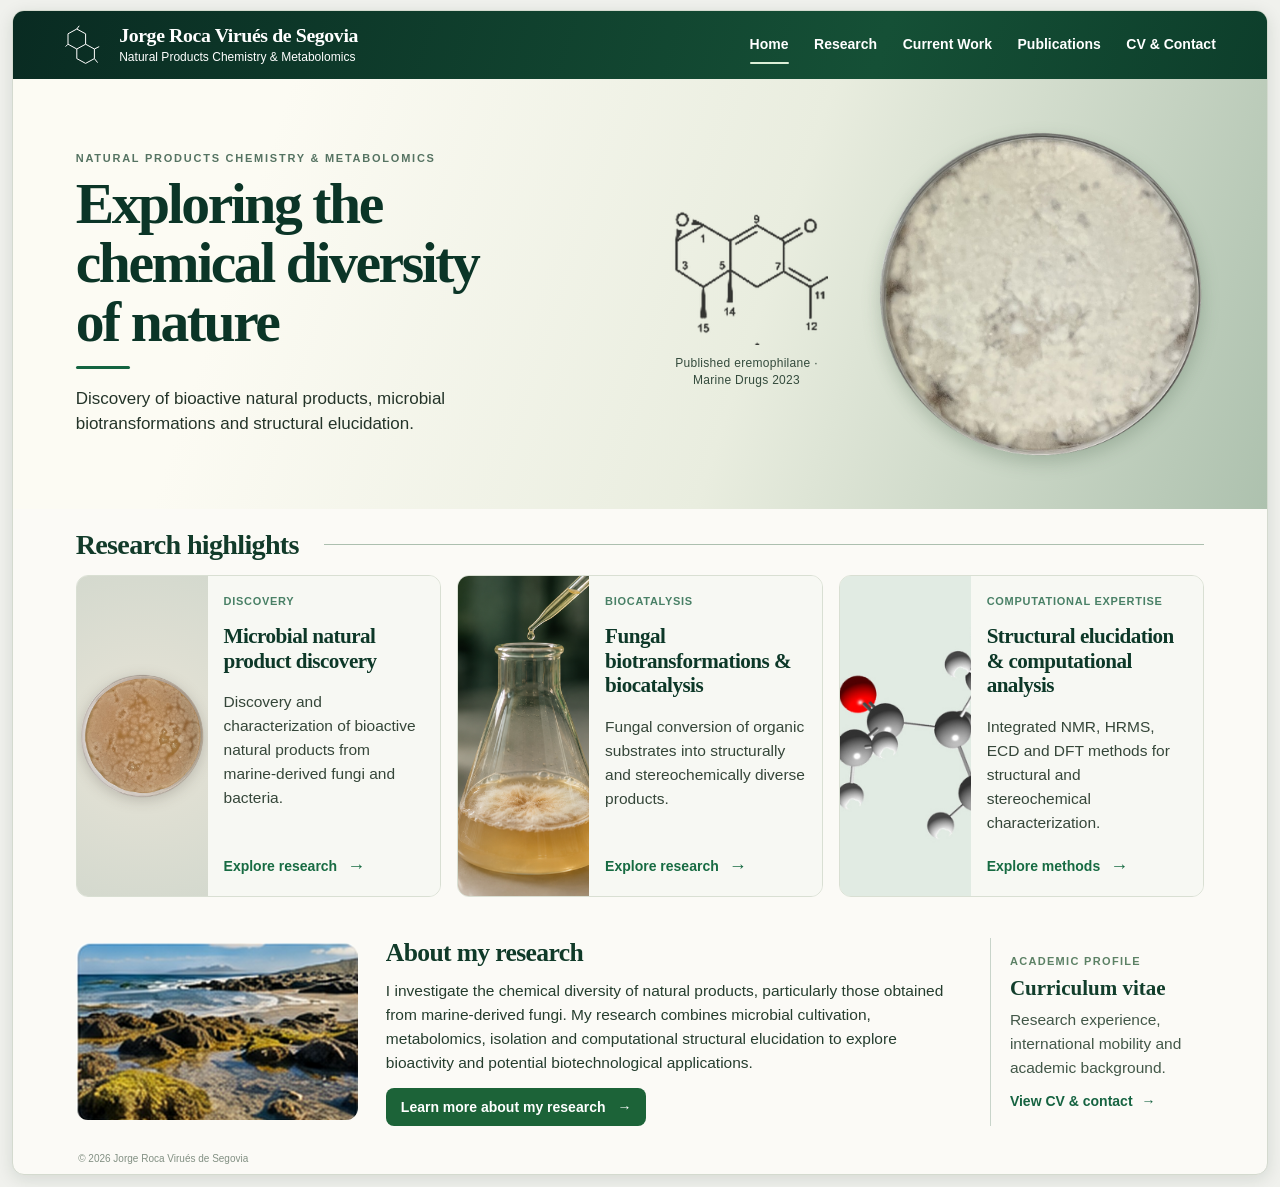
==== commit 17648c83: "Improve mobile reading, navigation and access to published research" ====
--- a/index.html
+++ b/index.html
@@ -1,11 +1,12 @@
 <!DOCTYPE html>
 
-<html lang="en"><head><meta charset="utf-8"/><meta content="width=device-width,initial-scale=1" name="viewport"/><meta content="Jorge Roca Virués de Segovia — natural products chemistry, fungal metabolomics, biotransformations, and computational structural elucidation." name="description"/><meta content="#103a2d" name="theme-color"/><title>Jorge Roca Virués de Segovia | Natural Products Chemistry &amp; Metabolomics</title><link href="assets/img/favicon.svg" rel="icon" type="image/svg+xml"/><link href="assets/style.css" rel="stylesheet"/></head><body><a class="skip-link" href="#home">Skip to content</a><div class="site-frame"><header class="site-header"><div class="header-inner"><a aria-label="Go to homepage" class="brand" href="#home"><svg aria-hidden="true" class="brand-symbol" fill="none" stroke="currentColor" stroke-width="1.25" viewbox="0 0 50 50"><path d="M16 5 27 11v13l-11 6L5 24V11Zm11 19 11 6v12l-11 6-11-6V30"></path><path d="m16 5 3-4M5 24l-3 3m36 3 6-3m-6 15 4 5"></path></svg><span class="brand-copy"><strong>Jorge Roca Virués de Segovia</strong><small>Natural Products Chemistry &amp; Metabolomics</small></span></a><nav aria-label="Main navigation" class="main-nav"><a aria-current="page" data-nav="home" href="#home">Home</a><a data-nav="research" href="#research">Research</a><a data-nav="work" href="#work">Current Work</a><a data-nav="publications" href="#publications">Publications</a><a data-nav="cv" href="#cv">CV &amp; Contact</a></nav></div></header><main class="main-stage" id="main"><section aria-label="Home" class="view view-home is-active" data-view="home" id="view-home">
+<html lang="en"><head><meta charset="utf-8"/><meta content="width=device-width,initial-scale=1" name="viewport"/><meta content="Jorge Roca Virués de Segovia — natural products chemistry, fungal metabolomics, biotransformations, and computational structural elucidation." name="description"/><meta content="#103a2d" name="theme-color"/><title>Jorge Roca Virués de Segovia | Natural Products Chemistry &amp; Metabolomics</title><link href="assets/img/favicon.svg" rel="icon" type="image/svg+xml"/><link href="assets/style.css" rel="stylesheet"/><link rel="stylesheet" href="assets/layout.css"/>
+</head><body><a class="skip-link" href="#main">Skip to content</a><div class="site-frame"><header class="site-header"><div class="header-inner"><a aria-label="Go to homepage" class="brand" href="#home"><svg aria-hidden="true" class="brand-symbol" fill="none" stroke="currentColor" stroke-width="1.25" viewbox="0 0 50 50"><path d="M16 5 27 11v13l-11 6L5 24V11Zm11 19 11 6v12l-11 6-11-6V30"></path><path d="m16 5 3-4M5 24l-3 3m36 3 6-3m-6 15 4 5"></path></svg><span class="brand-copy"><strong>Jorge Roca Virués de Segovia</strong><small>Natural Products Chemistry &amp; Metabolomics</small></span></a><button class="menu-toggle" type="button" aria-controls="portfolio-nav" aria-expanded="false" hidden>Menu <span aria-hidden="true">☰</span></button><nav aria-label="Main navigation" class="main-nav" id="portfolio-nav"><a aria-current="page" data-nav="home" href="#home">Home</a><a data-nav="research" href="#research">Research</a><a data-nav="work" href="#work">Current Work</a><a data-nav="publications" href="#publications">Publications</a><a data-nav="cv" href="#cv">CV &amp; Contact</a></nav></div></header><main tabindex="-1" class="main-stage" id="main"><section aria-label="Home" class="view view-home is-active" data-view="home" id="view-home">
 <div class="home-hero-v5">
 <div class="hero-glow-v5"></div>
 <div class="hero-copy-v5">
 <div class="eyebrow-v5">NATURAL PRODUCTS CHEMISTRY &amp; METABOLOMICS</div>
-<h1>Exploring the<br/>chemical diversity<br/>of nature</h1>
+<h1>Exploring the <span class="hero-phrase">chemical diversity</span> of nature</h1>
 <span class="green-rule"></span>
 <p>Discovery of bioactive natural products, microbial biotransformations and structural elucidation.</p>
 </div>
@@ -17,15 +18,15 @@
 <div class="home-highlight-grid-v5">
 <a class="home-highlight-v5" href="natural-products.html">
 <div class="home-highlight-image-v5 plate-feature-v5"><img alt="Real culture of Emericellopsis maritima BC17" src="assets/img/emericellopsis-plate.png"/></div>
-<div class="home-highlight-text-v5"><span class="home-highlight-kicker-v5">DISCOVERY</span><h3>Microbial natural product<br/>discovery</h3><p>Discovery and characterization of bioactive natural products from marine-derived fungi and bacteria.</p><span class="read-more-v5">Explore research <span aria-hidden="true">→</span></span></div>
+<div class="home-highlight-text-v5"><span class="home-highlight-kicker-v5">DISCOVERY</span><h3>Microbial natural product discovery</h3><p>Discovery and characterization of bioactive natural products from marine-derived fungi and bacteria.</p><span class="read-more-v5">Explore research <span aria-hidden="true">→</span></span></div>
 </a>
 <a class="home-highlight-v5" href="biotransformations.html">
 <div class="home-highlight-image-v5"><img alt="Illustrative photograph of a fungal cultivation flask with a pipette, used to represent microbial biotransformations." src="assets/img/feeding-flask-original.png"/></div>
-<div class="home-highlight-text-v5"><span class="home-highlight-kicker-v5">BIOCATALYSIS</span><h3>Fungal biotransformations<br/>&amp; biocatalysis</h3><p>Fungal conversion of organic substrates into structurally and stereochemically diverse products.</p><span class="read-more-v5">Explore research <span aria-hidden="true">→</span></span></div>
+<div class="home-highlight-text-v5"><span class="home-highlight-kicker-v5">BIOCATALYSIS</span><h3>Fungal biotransformations &amp; biocatalysis</h3><p>Fungal conversion of organic substrates into structurally and stereochemically diverse products.</p><span class="read-more-v5">Explore research <span aria-hidden="true">→</span></span></div>
 </a>
 <a class="home-highlight-v5" href="structural-elucidation.html">
 <div class="home-highlight-image-v5"><img alt="Three-dimensional representation of compound 10 supplied by the researcher." src="assets/img/compound-10-research-wide.jpg"/></div>
-<div class="home-highlight-text-v5"><span class="home-highlight-kicker-v5">COMPUTATIONAL EXPERTISE</span><h3>Structural elucidation<br/>&amp; computational analysis</h3><p>Integrated NMR, HRMS, ECD and DFT methods for structural and stereochemical characterization.</p><span class="read-more-v5">Explore methods <span aria-hidden="true">→</span></span></div>
+<div class="home-highlight-text-v5"><span class="home-highlight-kicker-v5">COMPUTATIONAL EXPERTISE</span><h3>Structural elucidation &amp; computational analysis</h3><p>Integrated NMR, HRMS, ECD and DFT methods for structural and stereochemical characterization.</p><span class="read-more-v5">Explore methods <span aria-hidden="true">→</span></span></div>
 </a>
 </div>
 </div>
@@ -184,10 +185,59 @@
 </div>
 </section><section aria-label="Publications" class="view view-publications view-publications-v24" data-view="publications" id="view-publications">
 <div class="standard-intro"><h1>Publications</h1><span class="green-rule"></span></div>
-<div class="pub-intro">7 peer-reviewed papers · 6 first-author publications · Full author lists and research highlights</div>
-<p class="pub-cover-note">Each publication lists its authors in the original order, a concise research highlight, and a Crossref citation count when an internet connection is available. Scientific images are illustrative unless an official issue cover loads.</p>
+<div class="pub-intro">7 peer-reviewed papers · 6 as first author</div>
+
 <div class="publications-compact publications-complete">
-<div class="pub-year"><span>2025</span></div><a class="publication publication-v24" href="https://doi.org/10.1021/acs.jnatprod.5c00118" rel="noopener noreferrer" target="_blank" title="Contignasterines, Anti-Inflammatory 2-Aminoimidazole Steroids from the Sponge Neopetrosia cf. rava Collected in the Bismarck Sea"><span aria-label="Journal-style visual for Journal of Natural Products; not an official cover" class="journal-id journal-cover" style="--journal-color:#184f40"><img alt="Illustrative marine research image, not the official ACS issue cover" class="cover-article-art" loading="lazy" src="assets/img/reference-coastal-detail.jpg"/><span class="cover-masthead">Journal of Natural Products</span><span class="cover-kind">Marine chemistry</span><small class="cover-issue">VOL. 88 · ISSUE 5</small></span><span class="publication-info"><strong>Contignasterines, Anti-Inflammatory 2-Aminoimidazole Steroids from the Sponge Neopetrosia cf. rava Collected in the Bismarck Sea</strong><span class="pub-journal">J. Nat. Prod. · 2025 · VOL. 88 · ISSUE 5</span><span aria-label="Authors in publication order" class="pub-authors"><span>Juan Ortega-Vidal</span>, <span>Maggie M. Reddy</span>, <span>Nadia Pérez-Fuentes</span>, <span>Rebeca Alvariño</span>, <span>Svenja Burth</span>, <span>Amparo Alfonso</span>, <span>Carmen Vale</span>, <strong class="own-author">Jorge R. Virués-Segovia</strong>, <span>Augustine Mungkaje</span>, <span>Luis M. Botana</span>, <span>Olivier P. Thomas</span></span><span class="pub-research-highlight"><span class="research-label">Research highlights</span> This collaborative study examined a Bismarck Sea specimen of the sponge Neopetrosia cf. rava, yielding two new steroids, contignasterines A and B, alongside the previously known contignasterol. Their structural characterization revealed unusual oxidized steroid frameworks bearing a 2-aminoimidazole substituent; contignasterine A also contains a distinctive phosphate group. In cellular experiments using stimulated macrophages, the three compounds reduced the production of pro-inflammatory mediators, including nitric oxide and reactive oxygen species. The findings expand the chemical diversity of sponge-derived steroids and support further investigation of their anti-inflammatory properties.</span><span class="pub-badges"><span class="paper-pill">International collaboration</span><span class="open-pill">Open access</span></span><span class="pub-metric" data-doi="10.1021/acs.jnatprod.5c00118" title="Cited-by count from Crossref, updated when connected to the internet"><span class="citation-dot">↗</span><span class="citation-count">Citations: checking…</span></span><span class="pub-doi">View publication · DOI ↗</span></span><span class="pub-open"><svg aria-hidden="true" fill="none" height="18" stroke="currentColor" stroke-linecap="round" stroke-linejoin="round" stroke-width="1.6" viewbox="0 0 24 24" width="18"><path d="M12 4h8v8m0-8-10 10M20 14v5a1 1 0 0 1-1 1H5a1 1 0 0 1-1-1V5a1 1 0 0 1 1-1h5"></path></svg></span></a><a class="publication publication-v24" href="https://doi.org/10.3390/jmse13081386" rel="noopener noreferrer" target="_blank" title="Stereochemical Characterization of Optically Active Indane and Phenylpropyl Derivatives Obtained Through Biotransformation by the Marine-Derived Fungi Emericellopsis maritima BC17 and Purpureocillium lilacinum BC17-2"><span aria-label="Journal-style visual for Journal of Marine Science and Engineering; not an official cover" class="journal-id journal-cover" style="--journal-color:#185866"><img alt="Original data-based visual of stereoselective biotransformations, not the official cover" class="cover-article-art" loading="lazy" src="assets/img/figures/enantioselectivity-jmse2025-redrawn.svg"/><span class="cover-masthead">Journal of Marine Science and Engineering</span><span class="cover-kind">Stereochemistry</span><small class="cover-issue">VOL. 13 · ISSUE 8</small><img alt="Portada del número de Journal of Marine Science and Engineering donde se publicó este artículo" class="official-cover" loading="lazy" onerror="this.remove()" referrerpolicy="no-referrer" src="https://www.mdpi.com/files/uploaded/covers/jmse/big_cover-jmse-v13-i8.png"/></span><span class="publication-info"><strong>Stereochemical Characterization of Optically Active Indane and Phenylpropyl Derivatives Obtained Through Biotransformation by the Marine-Derived Fungi Emericellopsis maritima BC17 and Purpureocillium lilacinum BC17-2</strong><span class="pub-journal">J. Mar. Sci. Eng. · 2025 · VOL. 13 · ISSUE 8</span><span aria-label="Authors in publication order" class="pub-authors"><strong class="own-author">Jorge R. Virués-Segovia</strong>, <span>Salvador Muñoz-Mira</span>, <span>Nuria Cabrera-Gómez</span>, <span>Marta Pacheco</span>, <span>María Gómez-Marín</span>, <span>Javier Moraga</span>, <span>Rosa Durán-Patrón</span>, <span>Josefina Aleu</span></span><span class="pub-research-highlight"><span class="research-label">Research highlights</span> Marine-derived Emericellopsis maritima BC17 and Purpureocillium lilacinum BC17-2 were investigated as biocatalysts for indene, indanone and phenylpropyl substrates, yielding 16 previously known derivatives. Oxidation, reduction and hydrolysis generated several optically active products, with particularly noteworthy stereoselectivity for P. lilacinum. Electronic circular dichroism (ECD) and optical rotatory dispersion (ORD) calculations supported absolute-configuration assignments, including that of an enantiomerically pure indane diol relevant to organic synthesis. Selected compounds were also tested against the phytopathogen Botrytis cinerea, but showed no significant inhibition under the conditions examined.</span><span class="pub-badges"><span class="paper-pill">First author</span><span class="open-pill">Open access</span></span><span class="pub-metric" data-doi="10.3390/jmse13081386" title="Cited-by count from Crossref, updated when connected to the internet"><span class="citation-dot">↗</span><span class="citation-count">Citations: checking…</span></span><span class="pub-doi">View publication · DOI ↗</span></span><span class="pub-open"><svg aria-hidden="true" fill="none" height="18" stroke="currentColor" stroke-linecap="round" stroke-linejoin="round" stroke-width="1.6" viewbox="0 0 24 24" width="18"><path d="M12 4h8v8m0-8-10 10M20 14v5a1 1 0 0 1-1 1H5a1 1 0 0 1-1-1V5a1 1 0 0 1 1-1h5"></path></svg></span></a><a class="publication publication-v24" href="https://doi.org/10.3390/ijms26030908" rel="noopener noreferrer" target="_blank" title="Biotransformation of Thiochroman Derivatives Using Marine-Derived Fungi: Isolation, Characterization, and Antimicrobial Activity"><span aria-label="Journal-style visual for International Journal of Molecular Sciences; not an official cover" class="journal-id journal-cover" style="--journal-color:#2b626c"><img alt="Figure from the associated 2025 IJMS article, not the official issue cover" class="cover-article-art" loading="lazy" src="assets/img/figures/biotransformation-ijms-2025.jpg"/><span class="cover-masthead">International Journal of Molecular Sciences</span><span class="cover-kind">Biotransformations</span><small class="cover-issue">VOL. 26 · ISSUE 3</small><img alt="Portada del número de International Journal of Molecular Sciences donde se publicó este artículo" class="official-cover" loading="lazy" onerror="this.remove()" referrerpolicy="no-referrer" src="https://www.mdpi.com/files/uploaded/covers/ijms/big_cover-ijms-v26-i3.png"/></span><span class="publication-info"><strong>Biotransformation of Thiochroman Derivatives Using Marine-Derived Fungi: Isolation, Characterization, and Antimicrobial Activity</strong><span class="pub-journal">Int. J. Mol. Sci. · 2025 · VOL. 26 · ISSUE 3</span><span aria-label="Authors in publication order" class="pub-authors"><strong class="own-author">Jorge R. Virués-Segovia</strong>, <span>Cristina Pinedo-Rivilla</span>, <span>Salvador Muñoz-Mira</span>, <span>Matilde Ansino</span>, <span>Victoria E. González-Rodríguez</span>, <span>Abdellah Ezzanad</span>, <span>Fátima Galán-Sánchez</span>, <span>Rosa Durán-Patrón</span>, <span>Josefina Aleu</span></span><span class="pub-research-highlight"><span class="research-label">Research highlights</span> The biocatalytic potential of two Bay of Cádiz marine-derived fungi was explored using thiochroman-4-ol and its chlorinated analogue as substrates. Their fermentations yielded ten known derivatives and a previously undescribed ring-opened diol produced by Purpureocillium lilacinum BC17-2. Spectroscopic analyses, chiral chromatography and stereochemical approaches including ECD and Mosher-type derivatization helped distinguish sulfoxide and sulfone products and their configurations. The fungi displayed contrasting stereoselectivities, illustrating how the choice of microbial catalyst affects the product profile. The compounds tested did not exhibit significant antimicrobial activity against the selected human pathogens.</span><span class="pub-badges"><span class="paper-pill">First author</span><span class="open-pill">Open access</span></span><span class="pub-metric" data-doi="10.3390/ijms26030908" title="Cited-by count from Crossref, updated when connected to the internet"><span class="citation-dot">↗</span><span class="citation-count">Citations: checking…</span></span><span class="pub-doi">View publication · DOI ↗</span></span><span class="pub-open"><svg aria-hidden="true" fill="none" height="18" stroke="currentColor" stroke-linecap="round" stroke-linejoin="round" stroke-width="1.6" viewbox="0 0 24 24" width="18"><path d="M12 4h8v8m0-8-10 10M20 14v5a1 1 0 0 1-1 1H5a1 1 0 0 1-1-1V5a1 1 0 0 1 1-1h5"></path></svg></span></a><div class="pub-year"><span>2024</span></div><a class="publication publication-v24" href="https://doi.org/10.3389/fmars.2024.1386175" rel="noopener noreferrer" target="_blank" title="Discovery of New Eremophilanes from the Marine-Derived Fungus Emericellopsis maritima BC17 by Culture Conditions Changes: Evaluation of Cytotoxic and Antimicrobial Activities"><span aria-label="Journal-style visual for Frontiers in Marine Science; not an official cover" class="journal-id journal-cover" style="--journal-color:#194b66"><img alt="Scientific figure from the associated Frontiers in Marine Science article, not a journal cover" class="cover-article-art" loading="lazy" src="assets/img/figures/eremophilanes-frontiers-2024.jpg"/><span class="cover-masthead">Frontiers in Marine Science</span><span class="cover-kind">Marine fungal metabolites</span><small class="cover-issue">VOL. 11</small></span><span class="publication-info"><strong>Discovery of New Eremophilanes from the Marine-Derived Fungus Emericellopsis maritima BC17 by Culture Conditions Changes: Evaluation of Cytotoxic and Antimicrobial Activities</strong><span class="pub-journal">Front. Mar. Sci. · 2024 · VOL. 11</span><span aria-label="Authors in publication order" class="pub-authors"><strong class="own-author">Jorge R. Virués-Segovia</strong>, <span>Cristina Pinedo</span>, <span>David Zorrilla</span>, <span>Jesús Sánchez-Márquez</span>, <span>Pilar Sánchez</span>, <span>María C. Ramos</span>, <span>Mercedes de la Cruz</span>, <span>Josefina Aleu</span>, <span>Rosa Durán-Patrón</span></span><span class="pub-research-highlight"><span class="research-label">Research highlights</span> This work extended the chemical investigation of Emericellopsis maritima BC17 from solid to liquid cultivation using an OSMAC strategy. Growth in Czapek-Dox and potato dextrose broth afforded three new eremophilane sesquiterpenes and 14 known derivatives, with the new compounds specifically recovered from Czapek-Dox cultures. Their structures and stereochemistry were established using NMR, high-resolution mass spectrometry and ECD. Biological assays identified PR toxin 3-deacetyl as cytotoxic toward five human cancer cell lines (IC₅₀ 2.5–14.7 µM), while selective antibacterial activity was observed only at a high tested concentration. The study demonstrates the value of changing cultivation conditions to access additional metabolites.</span><span class="pub-badges"><span class="paper-pill">First author</span><span class="open-pill">Open access</span></span><span class="pub-metric" data-doi="10.3389/fmars.2024.1386175" title="Cited-by count from Crossref, updated when connected to the internet"><span class="citation-dot">↗</span><span class="citation-count">Citations: checking…</span></span><span class="pub-doi">View publication · DOI ↗</span></span><span class="pub-open"><svg aria-hidden="true" fill="none" height="18" stroke="currentColor" stroke-linecap="round" stroke-linejoin="round" stroke-width="1.6" viewbox="0 0 24 24" width="18"><path d="M12 4h8v8m0-8-10 10M20 14v5a1 1 0 0 1-1 1H5a1 1 0 0 1-1-1V5a1 1 0 0 1 1-1h5"></path></svg></span></a><div class="pub-year"><span>2023</span></div><a class="publication publication-v24" href="https://doi.org/10.3390/md21120634" rel="noopener noreferrer" target="_blank" title="New Eremophilane-Type Sesquiterpenes from the Marine Sediment-Derived Fungus Emericellopsis maritima BC17 and Their Cytotoxic and Antimicrobial Activities"><span aria-label="Journal-style visual for Marine Drugs; not an official cover" class="journal-id journal-cover" style="--journal-color:#315a42"><img alt="Scientific illustration from the associated Marine Drugs article, not the official issue cover" class="cover-article-art" loading="lazy" src="assets/img/figures/eremophilanes-marine-drugs-2023.jpg"/><span class="cover-masthead">Marine Drugs</span><span class="cover-kind">Natural products</span><small class="cover-issue">VOL. 21 · ISSUE 12</small><img alt="Portada del número de Marine Drugs donde se publicó este artículo" class="official-cover" loading="lazy" onerror="this.remove()" referrerpolicy="no-referrer" src="https://www.mdpi.com/files/uploaded/covers/md/big_cover-md-v21-i12.png"/></span><span class="publication-info"><strong>New Eremophilane-Type Sesquiterpenes from the Marine Sediment-Derived Fungus Emericellopsis maritima BC17 and Their Cytotoxic and Antimicrobial Activities</strong><span class="pub-journal">Mar. Drugs · 2023 · VOL. 21 · ISSUE 12</span><span aria-label="Authors in publication order" class="pub-authors"><strong class="own-author">Jorge R. Virués-Segovia</strong>, <span>Carlos Millán</span>, <span>Cristina Pinedo</span>, <span>Victoria E. González-Rodríguez</span>, <span>Sokratis Papaspyrou</span>, <span>David Zorrilla</span>, <span>Thomas A. Mackenzie</span>, <span>María C. Ramos</span>, <span>Mercedes de la Cruz</span>, <span>Josefina Aleu</span>, <span>Rosa Durán-Patrón</span></span><span class="pub-research-highlight"><span class="research-label">Research highlights</span> Marine sediment from the Bay of Cádiz provided the fungal isolate Emericellopsis maritima BC17, whose secondary metabolism was explored across different solid media using OSMAC cultivation. Bioassay-guided isolation and spectroscopic characterization revealed four new eremophilane sesquiterpenes, 13 known eremophilane derivatives and two known diketopiperazines. NMR, HRMS and ECD-based analysis contributed to the structural and stereochemical assignments. Among the tested metabolites, PR toxin showed cytotoxic effects against five human cancer cell lines (IC₅₀ 3.75–33.44 µM); (+)-aristolochene also displayed selective antifungal activity, albeit at a relatively high concentration. The results established this marine strain as a chemically productive fungal source.</span><span class="pub-badges"><span class="paper-pill">First author</span><span class="open-pill">Open access</span></span><span class="pub-metric" data-doi="10.3390/md21120634" title="Cited-by count from Crossref, updated when connected to the internet"><span class="citation-dot">↗</span><span class="citation-count">Citations: checking…</span></span><span class="pub-doi">View publication · DOI ↗</span></span><span class="pub-open"><svg aria-hidden="true" fill="none" height="18" stroke="currentColor" stroke-linecap="round" stroke-linejoin="round" stroke-width="1.6" viewbox="0 0 24 24" width="18"><path d="M12 4h8v8m0-8-10 10M20 14v5a1 1 0 0 1-1 1H5a1 1 0 0 1-1-1V5a1 1 0 0 1 1-1h5"></path></svg></span></a><a class="publication publication-v24" href="https://doi.org/10.3389/fmicb.2023.1125639" rel="noopener noreferrer" target="_blank" title="Marine-Derived Fungi as Biocatalysts"><span aria-label="Journal-style visual for Frontiers in Microbiology; not an official cover" class="journal-id journal-cover" style="--journal-color:#365b54"><img alt="Author-supplied fungal culture image used as illustrative journal artwork, not a journal cover" class="cover-article-art" loading="lazy" src="assets/img/purpureocillium-plate.png"/><span class="cover-masthead">Frontiers in Microbiology</span><span class="cover-kind">Fungal biocatalysis</span><small class="cover-issue">VOL. 14</small></span><span class="publication-info"><strong>Marine-Derived Fungi as Biocatalysts</strong><span class="pub-journal">Front. Microbiol. · 2023 · VOL. 14</span><span aria-label="Authors in publication order" class="pub-authors"><strong class="own-author">Jorge R. Virués-Segovia</strong>, <span>Salvador Muñoz-Mira</span>, <span>Rosa Durán-Patrón</span>, <span>Josefina Aleu</span></span><span class="pub-research-highlight"><span class="research-label">Research highlights</span> This review critically examines the use of marine-derived fungi as biocatalysts for the transformation of natural and synthetic organic molecules, covering literature published through September 2022. The discussion is organized by substrate class and highlights enzymatic transformations including hydroxylation, oxidation, reduction and other structure-selective reactions. It also considers fungal biodegradation of pollutants and the potential role of marine enzymes in more sustainable chemical processes. Rather than reporting new experimental compounds, the article brings together dispersed biotransformation studies and identifies opportunities and knowledge gaps for future biocatalytic applications.</span><span class="pub-badges"><span class="paper-pill">First author</span><span class="open-pill">Open access</span><span class="paper-pill review-pill">Review article</span></span><span class="pub-metric" data-doi="10.3389/fmicb.2023.1125639" title="Cited-by count from Crossref, updated when connected to the internet"><span class="citation-dot">↗</span><span class="citation-count">Citations: checking…</span></span><span class="pub-doi">View publication · DOI ↗</span></span><span class="pub-open"><svg aria-hidden="true" fill="none" height="18" stroke="currentColor" stroke-linecap="round" stroke-linejoin="round" stroke-width="1.6" viewbox="0 0 24 24" width="18"><path d="M12 4h8v8m0-8-10 10M20 14v5a1 1 0 0 1-1 1H5a1 1 0 0 1-1-1V5a1 1 0 0 1 1-1h5"></path></svg></span></a><div class="pub-year"><span>2022</span></div><a class="publication publication-v24" href="https://doi.org/10.3390/molecules27196355" rel="noopener noreferrer" target="_blank" title="Kribbellichelins A and B, Two New Antibiotics from Kribbella sp. CA-293567 with Activity against Several Human Pathogens"><span aria-label="Journal-style visual for Molecules; not an official cover" class="journal-id journal-cover" style="--journal-color:#315a63"><img alt="Chemical structures from associated Molecules article, not the official issue cover" class="cover-article-art" loading="lazy" src="assets/img/figures/kribbellichelins-A-B-Molecules-2022-Fig2.png"/><span class="cover-masthead">Molecules</span><span class="cover-kind">Antibiotic discovery</span><small class="cover-issue">VOL. 27 · ISSUE 19</small><img alt="Portada del número de Molecules donde se publicó este artículo" class="official-cover" loading="lazy" onerror="this.remove()" referrerpolicy="no-referrer" src="https://www.mdpi.com/files/uploaded/covers/molecules/big_cover-molecules-v27-i19.png"/></span><span class="publication-info"><strong>Kribbellichelins A and B, Two New Antibiotics from Kribbella sp. CA-293567 with Activity against Several Human Pathogens</strong><span class="pub-journal">Molecules · 2022 · VOL. 27 · ISSUE 19</span><span aria-label="Authors in publication order" class="pub-authors"><strong class="own-author">Jorge R. Virués-Segovia</strong>, <span>Fernando Reyes</span>, <span>Sandra Ruíz</span>, <span>Jesús Martín</span>, <span>Ignacio Fernández-Pastor</span>, <span>Carlos Justicia</span>, <span>Mercedes de la Cruz</span>, <span>Caridad Díaz</span>, <span>Thomas A. Mackenzie</span>, <span>Olga Genilloud</span>, <span>Ignacio González</span>, <span>José R. Tormo</span></span><span class="pub-research-highlight"><span class="research-label">Research highlights</span> Bioprospecting of saline soils associated with the plant Limonium majus yielded a collection of actinomycetes that was screened under varied cultivation conditions for antimicrobial metabolites. Bioassay-guided purification of active Kribbella sp. CA-293567 extracts led to the discovery of kribbellichelins A and B alongside three known compounds. HRMS/MS, NMR and Marfey’s analysis were used for structure and stereochemical characterization. Both new metabolites inhibited Candida albicans and showed weaker activity against selected Gram-negative bacteria; the study also documented antifungal activity for the known antibiotic sandramycin. These findings illustrate the value of OSMAC and guided isolation in antibiotic discovery.</span><span class="pub-badges"><span class="paper-pill">First author</span><span class="open-pill">Open access</span></span><span class="pub-metric" data-doi="10.3390/molecules27196355" title="Cited-by count from Crossref, updated when connected to the internet"><span class="citation-dot">↗</span><span class="citation-count">Citations: checking…</span></span><span class="pub-doi">View publication · DOI ↗</span></span><span class="pub-open"><svg aria-hidden="true" fill="none" height="18" stroke="currentColor" stroke-linecap="round" stroke-linejoin="round" stroke-width="1.6" viewbox="0 0 24 24" width="18"><path d="M12 4h8v8m0-8-10 10M20 14v5a1 1 0 0 1-1 1H5a1 1 0 0 1-1-1V5a1 1 0 0 1 1-1h5"></path></svg></span></a>
+<div class="pub-year"><span>2025</span></div><article class="paper-entry">
+<span aria-label="Journal-style visual for Journal of Natural Products; not an official cover" class="journal-id journal-cover" style="--journal-color:#184f40"><img alt="Illustrative marine research image, not the official ACS issue cover" class="cover-article-art" loading="lazy" src="assets/img/reference-coastal-detail.jpg"><span class="cover-masthead">Journal of Natural Products</span><span class="cover-kind">Marine chemistry</span><small class="cover-issue">VOL. 88 · ISSUE 5</small></span>
+<div class="paper-heading"><span class="pub-journal">J. Nat. Prod. · 2025 · VOL. 88 · ISSUE 5</span><h2><a href="https://doi.org/10.1021/acs.jnatprod.5c00118">Contignasterines, Anti-Inflammatory 2-Aminoimidazole Steroids from the Sponge Neopetrosia cf. rava Collected in the Bismarck Sea</a></h2></div>
+<div class="paper-body"><p>This collaborative study examined a Bismarck Sea specimen of the sponge Neopetrosia cf. rava, yielding two new steroids, contignasterines A and B, alongside the previously known contignasterol. Their structural characterization revealed unusual oxidized steroid frameworks bearing a 2-aminoimidazole substituent; contignasterine A also contains a distinctive phosphate group. In cellular experiments using stimulated macrophages, the three compounds reduced the production of pro-inflammatory mediators, including nitric oxide and reactive oxygen species. The two new steroids differ at the C/D ring junction. Contignasterine A gave a negative Cotton effect at 302 nm, consistent with a <i>cis</i> junction. The positive signal at 289 nm for contignasterine B supported a <i>trans</i> junction.</p>
+<details class="paper-authors"><summary>Authors (11)</summary><span aria-label="Authors in publication order" class="pub-authors"><span>Juan Ortega-Vidal</span>, <span>Maggie M. Reddy</span>, <span>Nadia Pérez-Fuentes</span>, <span>Rebeca Alvariño</span>, <span>Svenja Burth</span>, <span>Amparo Alfonso</span>, <span>Carmen Vale</span>, <strong class="own-author">Jorge R. Virués-Segovia</strong>, <span>Augustine Mungkaje</span>, <span>Luis M. Botana</span>, <span>Olivier P. Thomas</span></span></details>
+<div class="paper-meta"><span class="pub-badges"><span class="paper-pill">International collaboration</span><span class="open-pill">Open access</span></span><span class="pub-metric" data-doi="10.1021/acs.jnatprod.5c00118" title="Cited-by count from Crossref, updated when connected to the internet"><span class="citation-dot">↗</span><span class="citation-count">Citations: checking…</span></span></div>
+<a class="paper-source" href="https://doi.org/10.1021/acs.jnatprod.5c00118">Read the paper <span aria-hidden="true">↗</span></a></div>
+</article><article class="paper-entry">
+<span aria-label="Journal-style visual for Journal of Marine Science and Engineering; not an official cover" class="journal-id journal-cover" style="--journal-color:#185866"><img alt="Original data-based visual of stereoselective biotransformations, not the official cover" class="cover-article-art" loading="lazy" src="assets/img/figures/enantioselectivity-jmse2025-redrawn.svg"><span class="cover-masthead">Journal of Marine Science and Engineering</span><span class="cover-kind">Stereochemistry</span><small class="cover-issue">VOL. 13 · ISSUE 8</small><img alt="Portada del número de Journal of Marine Science and Engineering donde se publicó este artículo" class="official-cover" loading="lazy" onerror="this.remove()" referrerpolicy="no-referrer" src="https://www.mdpi.com/files/uploaded/covers/jmse/big_cover-jmse-v13-i8.png"></span>
+<div class="paper-heading"><span class="pub-journal">J. Mar. Sci. Eng. · 2025 · VOL. 13 · ISSUE 8</span><h2><a href="https://doi.org/10.3390/jmse13081386">Stereochemical Characterization of Optically Active Indane and Phenylpropyl Derivatives Obtained Through Biotransformation by the Marine-Derived Fungi Emericellopsis maritima BC17 and Purpureocillium lilacinum BC17-2</a></h2></div>
+<div class="paper-body"><p>Marine-derived Emericellopsis maritima BC17 and Purpureocillium lilacinum BC17-2 were investigated as biocatalysts for indene, indanone and phenylpropyl substrates, yielding 16 previously known derivatives. Oxidation, reduction and hydrolysis generated several optically active products, with particularly noteworthy stereoselectivity for P. lilacinum. Electronic circular dichroism (ECD) and optical rotatory dispersion (ORD) calculations supported absolute-configuration assignments, including that of an enantiomerically pure indane diol relevant to organic synthesis. Selected compounds were also tested against the phytopathogen Botrytis cinerea, but showed no significant inhibition under the conditions examined. For the chlorinated indanediol <i>anti</i>-7a, chiral chromatography gave 85.1% enantiomeric excess and more than 99% diastereomeric excess. Calculated optical rotatory dispersion supported the (1<i>R</i>,2<i>R</i>) assignment.</p>
+<details class="paper-authors"><summary>Authors (8)</summary><span aria-label="Authors in publication order" class="pub-authors"><strong class="own-author">Jorge R. Virués-Segovia</strong>, <span>Salvador Muñoz-Mira</span>, <span>Nuria Cabrera-Gómez</span>, <span>Marta Pacheco</span>, <span>María Gómez-Marín</span>, <span>Javier Moraga</span>, <span>Rosa Durán-Patrón</span>, <span>Josefina Aleu</span></span></details>
+<div class="paper-meta"><span class="pub-badges"><span class="paper-pill">First author</span><span class="open-pill">Open access</span></span><span class="pub-metric" data-doi="10.3390/jmse13081386" title="Cited-by count from Crossref, updated when connected to the internet"><span class="citation-dot">↗</span><span class="citation-count">Citations: checking…</span></span></div>
+<a class="paper-source" href="https://doi.org/10.3390/jmse13081386">Read the paper <span aria-hidden="true">↗</span></a></div>
+</article><article class="paper-entry">
+<span aria-label="Journal-style visual for International Journal of Molecular Sciences; not an official cover" class="journal-id journal-cover" style="--journal-color:#2b626c"><img alt="Figure from the associated 2025 IJMS article, not the official issue cover" class="cover-article-art" loading="lazy" src="assets/img/figures/biotransformation-ijms-2025.jpg"><span class="cover-masthead">International Journal of Molecular Sciences</span><span class="cover-kind">Biotransformations</span><small class="cover-issue">VOL. 26 · ISSUE 3</small><img alt="Portada del número de International Journal of Molecular Sciences donde se publicó este artículo" class="official-cover" loading="lazy" onerror="this.remove()" referrerpolicy="no-referrer" src="https://www.mdpi.com/files/uploaded/covers/ijms/big_cover-ijms-v26-i3.png"></span>
+<div class="paper-heading"><span class="pub-journal">Int. J. Mol. Sci. · 2025 · VOL. 26 · ISSUE 3</span><h2><a href="https://doi.org/10.3390/ijms26030908">Biotransformation of Thiochroman Derivatives Using Marine-Derived Fungi: Isolation, Characterization, and Antimicrobial Activity</a></h2></div>
+<div class="paper-body"><p>The biocatalytic potential of two Bay of Cádiz marine-derived fungi was explored using thiochroman-4-ol and its chlorinated analogue as substrates. Their fermentations yielded ten known derivatives and a previously undescribed ring-opened diol produced by Purpureocillium lilacinum BC17-2. Spectroscopic analyses, chiral chromatography and stereochemical approaches including ECD and Mosher-type derivatization helped distinguish sulfoxide and sulfone products and their configurations. The fungi displayed contrasting stereoselectivities, illustrating how the choice of microbial catalyst affects the product profile. The compounds tested did not exhibit significant antimicrobial activity against the selected human pathogens.</p>
+<details class="paper-authors"><summary>Authors (9)</summary><span aria-label="Authors in publication order" class="pub-authors"><strong class="own-author">Jorge R. Virués-Segovia</strong>, <span>Cristina Pinedo-Rivilla</span>, <span>Salvador Muñoz-Mira</span>, <span>Matilde Ansino</span>, <span>Victoria E. González-Rodríguez</span>, <span>Abdellah Ezzanad</span>, <span>Fátima Galán-Sánchez</span>, <span>Rosa Durán-Patrón</span>, <span>Josefina Aleu</span></span></details>
+<div class="paper-meta"><span class="pub-badges"><span class="paper-pill">First author</span><span class="open-pill">Open access</span></span><span class="pub-metric" data-doi="10.3390/ijms26030908" title="Cited-by count from Crossref, updated when connected to the internet"><span class="citation-dot">↗</span><span class="citation-count">Citations: checking…</span></span></div>
+<a class="paper-source" href="https://doi.org/10.3390/ijms26030908">Read the paper <span aria-hidden="true">↗</span></a></div>
+</article><div class="pub-year"><span>2024</span></div><article class="paper-entry">
+<span aria-label="Journal-style visual for Frontiers in Marine Science; not an official cover" class="journal-id journal-cover" style="--journal-color:#194b66"><img alt="Scientific figure from the associated Frontiers in Marine Science article, not a journal cover" class="cover-article-art" loading="lazy" src="assets/img/figures/eremophilanes-frontiers-2024.jpg"><span class="cover-masthead">Frontiers in Marine Science</span><span class="cover-kind">Marine fungal metabolites</span><small class="cover-issue">VOL. 11</small></span>
+<div class="paper-heading"><span class="pub-journal">Front. Mar. Sci. · 2024 · VOL. 11</span><h2><a href="https://doi.org/10.3389/fmars.2024.1386175">Discovery of New Eremophilanes from the Marine-Derived Fungus Emericellopsis maritima BC17 by Culture Conditions Changes: Evaluation of Cytotoxic and Antimicrobial Activities</a></h2></div>
+<div class="paper-body"><p>This work extended the chemical investigation of Emericellopsis maritima BC17 from solid to liquid cultivation using an OSMAC strategy. Growth in Czapek-Dox and potato dextrose broth afforded three new eremophilane sesquiterpenes and 14 known derivatives, with the new compounds specifically recovered from Czapek-Dox cultures. Their structures and stereochemistry were established using NMR, high-resolution mass spectrometry and ECD. Biological assays identified PR toxin 3-deacetyl as cytotoxic toward five human cancer cell lines (IC₅₀ 2.5–14.7 µM), while selective antibacterial activity was observed only at a high tested concentration. One of the three new eremophilanes, 4-epiisopetasone, belonged to a different stereochemical series from those previously isolated from this strain. Experimental and calculated ECD supported the 4<i>S</i>,5<i>R</i> assignment.</p>
+<details class="paper-authors"><summary>Authors (9)</summary><span aria-label="Authors in publication order" class="pub-authors"><strong class="own-author">Jorge R. Virués-Segovia</strong>, <span>Cristina Pinedo</span>, <span>David Zorrilla</span>, <span>Jesús Sánchez-Márquez</span>, <span>Pilar Sánchez</span>, <span>María C. Ramos</span>, <span>Mercedes de la Cruz</span>, <span>Josefina Aleu</span>, <span>Rosa Durán-Patrón</span></span></details>
+<div class="paper-meta"><span class="pub-badges"><span class="paper-pill">First author</span><span class="open-pill">Open access</span></span><span class="pub-metric" data-doi="10.3389/fmars.2024.1386175" title="Cited-by count from Crossref, updated when connected to the internet"><span class="citation-dot">↗</span><span class="citation-count">Citations: checking…</span></span></div>
+<a class="paper-source" href="https://doi.org/10.3389/fmars.2024.1386175">Read the paper <span aria-hidden="true">↗</span></a></div>
+</article><div class="pub-year"><span>2023</span></div><article class="paper-entry">
+<span aria-label="Journal-style visual for Marine Drugs; not an official cover" class="journal-id journal-cover" style="--journal-color:#315a42"><img alt="Scientific illustration from the associated Marine Drugs article, not the official issue cover" class="cover-article-art" loading="lazy" src="assets/img/figures/eremophilanes-marine-drugs-2023.jpg"><span class="cover-masthead">Marine Drugs</span><span class="cover-kind">Natural products</span><small class="cover-issue">VOL. 21 · ISSUE 12</small><img alt="Portada del número de Marine Drugs donde se publicó este artículo" class="official-cover" loading="lazy" onerror="this.remove()" referrerpolicy="no-referrer" src="https://www.mdpi.com/files/uploaded/covers/md/big_cover-md-v21-i12.png"></span>
+<div class="paper-heading"><span class="pub-journal">Mar. Drugs · 2023 · VOL. 21 · ISSUE 12</span><h2><a href="https://doi.org/10.3390/md21120634">New Eremophilane-Type Sesquiterpenes from the Marine Sediment-Derived Fungus Emericellopsis maritima BC17 and Their Cytotoxic and Antimicrobial Activities</a></h2></div>
+<div class="paper-body"><p>Marine sediment from the Bay of Cádiz provided the fungal isolate Emericellopsis maritima BC17, whose secondary metabolism was explored across different solid media using OSMAC cultivation. Bioassay-guided isolation and spectroscopic characterization revealed four new eremophilane sesquiterpenes, 13 known eremophilane derivatives and two known diketopiperazines. NMR, HRMS and ECD-based analysis contributed to the structural and stereochemical assignments. Among the tested metabolites, PR toxin showed cytotoxic effects against five human cancer cell lines (IC₅₀ 3.75–33.44 µM); (+)-aristolochene also displayed selective antifungal activity, albeit at a relatively high concentration. The results established this marine strain as a chemically productive fungal source.</p>
+<details class="paper-authors"><summary>Authors (11)</summary><span aria-label="Authors in publication order" class="pub-authors"><strong class="own-author">Jorge R. Virués-Segovia</strong>, <span>Carlos Millán</span>, <span>Cristina Pinedo</span>, <span>Victoria E. González-Rodríguez</span>, <span>Sokratis Papaspyrou</span>, <span>David Zorrilla</span>, <span>Thomas A. Mackenzie</span>, <span>María C. Ramos</span>, <span>Mercedes de la Cruz</span>, <span>Josefina Aleu</span>, <span>Rosa Durán-Patrón</span></span></details>
+<div class="paper-meta"><span class="pub-badges"><span class="paper-pill">First author</span><span class="open-pill">Open access</span></span><span class="pub-metric" data-doi="10.3390/md21120634" title="Cited-by count from Crossref, updated when connected to the internet"><span class="citation-dot">↗</span><span class="citation-count">Citations: checking…</span></span></div>
+<a class="paper-source" href="https://doi.org/10.3390/md21120634">Read the paper <span aria-hidden="true">↗</span></a></div>
+</article><article class="paper-entry">
+<span aria-label="Journal-style visual for Frontiers in Microbiology; not an official cover" class="journal-id journal-cover" style="--journal-color:#365b54"><img alt="Author-supplied fungal culture image used as illustrative journal artwork, not a journal cover" class="cover-article-art" loading="lazy" src="assets/img/purpureocillium-plate.png"><span class="cover-masthead">Frontiers in Microbiology</span><span class="cover-kind">Fungal biocatalysis</span><small class="cover-issue">VOL. 14</small></span>
+<div class="paper-heading"><span class="pub-journal">Front. Microbiol. · 2023 · VOL. 14</span><h2><a href="https://doi.org/10.3389/fmicb.2023.1125639">Marine-Derived Fungi as Biocatalysts</a></h2></div>
+<div class="paper-body"><p>This review critically examines the use of marine-derived fungi as biocatalysts for the transformation of natural and synthetic organic molecules, covering literature published through September 2022. The discussion is organized by substrate class and highlights enzymatic transformations including hydroxylation, oxidation, reduction and other structure-selective reactions. It also considers fungal biodegradation of pollutants and the potential role of marine enzymes in more sustainable chemical processes. Rather than reporting new experimental compounds, the article brings together dispersed biotransformation studies and identifies opportunities and knowledge gaps for future biocatalytic applications.</p>
+<details class="paper-authors"><summary>Authors (4)</summary><span aria-label="Authors in publication order" class="pub-authors"><strong class="own-author">Jorge R. Virués-Segovia</strong>, <span>Salvador Muñoz-Mira</span>, <span>Rosa Durán-Patrón</span>, <span>Josefina Aleu</span></span></details>
+<div class="paper-meta"><span class="pub-badges"><span class="paper-pill">First author</span><span class="open-pill">Open access</span><span class="paper-pill review-pill">Review article</span></span><span class="pub-metric" data-doi="10.3389/fmicb.2023.1125639" title="Cited-by count from Crossref, updated when connected to the internet"><span class="citation-dot">↗</span><span class="citation-count">Citations: checking…</span></span></div>
+<a class="paper-source" href="https://doi.org/10.3389/fmicb.2023.1125639">Read the paper <span aria-hidden="true">↗</span></a></div>
+</article><div class="pub-year"><span>2022</span></div><article class="paper-entry">
+<span aria-label="Journal-style visual for Molecules; not an official cover" class="journal-id journal-cover" style="--journal-color:#315a63"><img alt="Chemical structures from associated Molecules article, not the official issue cover" class="cover-article-art" loading="lazy" src="assets/img/figures/kribbellichelins-A-B-Molecules-2022-Fig2.png"><span class="cover-masthead">Molecules</span><span class="cover-kind">Antibiotic discovery</span><small class="cover-issue">VOL. 27 · ISSUE 19</small><img alt="Portada del número de Molecules donde se publicó este artículo" class="official-cover" loading="lazy" onerror="this.remove()" referrerpolicy="no-referrer" src="https://www.mdpi.com/files/uploaded/covers/molecules/big_cover-molecules-v27-i19.png"></span>
+<div class="paper-heading"><span class="pub-journal">Molecules · 2022 · VOL. 27 · ISSUE 19</span><h2><a href="https://doi.org/10.3390/molecules27196355">Kribbellichelins A and B, Two New Antibiotics from Kribbella sp. CA-293567 with Activity against Several Human Pathogens</a></h2></div>
+<div class="paper-body"><p>Bioprospecting of saline soils associated with the plant Limonium majus yielded a collection of actinomycetes that was screened under varied cultivation conditions for antimicrobial metabolites. Bioassay-guided purification of active Kribbella sp. CA-293567 extracts led to the discovery of kribbellichelins A and B alongside three known compounds. HRMS/MS, NMR and Marfey’s analysis were used for structure and stereochemical characterization. Both new metabolites inhibited Candida albicans and showed weaker activity against selected Gram-negative bacteria; the study also documented antifungal activity for the known antibiotic sandramycin. These findings illustrate the value of OSMAC and guided isolation in antibiotic discovery.</p>
+<details class="paper-authors"><summary>Authors (12)</summary><span aria-label="Authors in publication order" class="pub-authors"><strong class="own-author">Jorge R. Virués-Segovia</strong>, <span>Fernando Reyes</span>, <span>Sandra Ruíz</span>, <span>Jesús Martín</span>, <span>Ignacio Fernández-Pastor</span>, <span>Carlos Justicia</span>, <span>Mercedes de la Cruz</span>, <span>Caridad Díaz</span>, <span>Thomas A. Mackenzie</span>, <span>Olga Genilloud</span>, <span>Ignacio González</span>, <span>José R. Tormo</span></span></details>
+<div class="paper-meta"><span class="pub-badges"><span class="paper-pill">First author</span><span class="open-pill">Open access</span></span><span class="pub-metric" data-doi="10.3390/molecules27196355" title="Cited-by count from Crossref, updated when connected to the internet"><span class="citation-dot">↗</span><span class="citation-count">Citations: checking…</span></span></div>
+<a class="paper-source" href="https://doi.org/10.3390/molecules27196355">Read the paper <span aria-hidden="true">↗</span></a></div>
+</article>
 </div><p class="pub-metrics-note">Citation counts: Crossref Cited-by, queried when the page opens online. Coverage differs from Scopus and Google Scholar; unavailable counts are not treated as zero. Counts can change over time.</p></section><section aria-label="CV and contact" class="view view-cv cvv11" data-view="cv" id="view-cv">
 <div class="cv11-hero">
 <div class="cv11-hero-inner">
@@ -250,7 +300,7 @@
 </article>
 <article class="cv11-collab-card">
 <div class="cv11-photo cv11-photo-medina">
-<img alt="Person-free exterior photograph of the MEDINA research centre building in Granada, showing its signage." loading="lazy" referrerpolicy="no-referrer" src="https://media.licdn.com/dms/image/v2/C4E1BAQExyAD8_qBghQ/company-background_10000/company-background_10000/0/1645789166609/invesbiofarm_cover?e=2147483647&amp;t=DCX6iIDOS00y_nbT_CX5U6DtU_uV3sXwXD-JsTQvvlA&amp;v=beta"/>
+<img alt="Published structures of kribbellichelins A and B from the collaboration with Fundación MEDINA" loading="lazy" src="assets/img/figures/kribbellichelins-A-B-Molecules-2022-Fig2.png"/>
 <span class="cv11-photo-label">GRANADA · SPAIN</span>
 </div>
 <div class="cv11-collab-content"><span class="cv11-collab-tag">RESEARCH COLLABORATION</span><h3>Fundación MEDINA</h3><p>Bacterial natural products and bioassay-guided isolation, contributing to the discovery and first-author publication of <strong>kribbellichelins A and B</strong>.</p></div>
@@ -275,7 +325,7 @@
 <a href="https://produccioncientifica.uca.es/investigadores/120152/detalle" rel="noopener noreferrer" target="_blank"><span class="cv11-contact-icon">⌂</span><span><b>UCA Research Profile</b><small>Institutional research record</small></span><em>↗</em></a>
 </div>
 </div>
-<div class="cv11-photo-credits">Image credits: University of Galway Quad © M.c.smith1003 (CC BY-SA 4.0) · Hospital Puerta del Mar © Emilio J. Rodríguez Posada (CC BY-SA 4.0) · Fundación MEDINA building: Inves Biofarm (image-use permission pending).</div>
+<div class="cv11-photo-credits">Image credits: University of Galway Quad © M.c.smith1003 (CC BY-SA 4.0) · Hospital Puerta del Mar © Emilio J. Rodríguez Posada (CC BY-SA 4.0) · Kribbellichelin structures: Virués-Segovia et al., <i>Molecules</i> (2022), Fig. 2.</div>
 </div>
 </section><div class="site-footer"><span>© 2026 Jorge Roca Virués de Segovia</span></div><dialog class="detail-dialog" id="detail-natural"><div class="detail-top"><span>RESEARCH HIGHLIGHT / 01</span><button aria-label="Close detail" class="dialog-close" type="button">×</button></div><h2>Eremophilane sesquiterpenes from marine fungi</h2><p>Studies of <em>Emericellopsis maritima</em> BC17 using OSMAC cultivation strategies revealed chemically diverse secondary metabolites, including new eremophilane-type sesquiterpenes.</p><figure><img alt="Published structures of eremophilanes isolated from Emericellopsis maritima" src="assets/img/figures/eremophilanes-frontiers-2024.jpg"/><figcaption>Published compound structures — Virués-Segovia et al., <em>Frontiers in Marine Science</em> (2024), Fig. 1.</figcaption></figure><div class="detail-kpi"><span><strong>2023</strong> Four new eremophilane-type sesquiterpenes reported</span><span><strong>2024</strong> Three further new eremophilanes reported</span></div><p>Isolation and chromatographic purification, NMR and high-resolution MS characterization, and stereochemical analysis were complemented by biological evaluation.</p><div class="detail-links"><a href="https://doi.org/10.3390/md21120634" rel="noopener noreferrer" target="_blank">Marine Drugs (2023) ↗</a><a href="https://doi.org/10.3389/fmars.2024.1386175" rel="noopener noreferrer" target="_blank">Frontiers in Marine Science (2024) ↗</a></div></dialog>
 <dialog class="detail-dialog" id="detail-biotrans"><div class="detail-top"><span>RESEARCH HIGHLIGHT / 02</span><button aria-label="Close detail" class="dialog-close" type="button">×</button></div><h2>Fungal biotransformations &amp; biocatalysis</h2><p>Marine-derived fungi, including <em>Emericellopsis maritima</em> and <em>Purpureocillium lilacinum</em>, were evaluated as biocatalysts capable of introducing selective transformations into organic substrates.</p><figure><img alt="Published reaction products from the biotransformation of thiochroman derivatives" src="assets/img/figures/biotransformation-ijms-2025.jpg"/><figcaption>Published thiochroman biotransformation scheme — Virués-Segovia et al., <em>International Journal of Molecular Sciences</em> (2025), Fig. 2.</figcaption></figure><p>The work encompasses isolation and structural characterization of transformation products, stereochemical analysis, and antimicrobial evaluation of selected compounds. Related studies investigated indane and phenylpropyl derivatives.</p><div class="detail-links"><a href="https://doi.org/10.3390/ijms26030908" rel="noopener noreferrer" target="_blank">IJMS (2025) ↗</a><a href="https://doi.org/10.3390/jmse13081386" rel="noopener noreferrer" target="_blank">JMSE (2025) ↗</a><a href="https://doi.org/10.3389/fmicb.2023.1125639" rel="noopener noreferrer" target="_blank">Review (2023) ↗</a></div></dialog>
@@ -300,7 +350,7 @@
           label.textContent=num+' '+(num===1?'citation':'citations')+' · Crossref';
           el.classList.add('is-loaded');
           el.title='Crossref Cited-by · updated '+new Date().toLocaleDateString('en-GB',{day:'2-digit',month:'short',year:'numeric'});
-        } catch(e){label.textContent='Citations: check online';el.classList.add('is-unavailable');el.title='Crossref citations could not be retrieved in this browser; not a zero citation count';}
+        } catch(e){label.textContent='Crossref count unavailable';el.classList.add('is-unavailable');el.title='Crossref citations could not be retrieved in this browser; not a zero citation count';}
       }
     }
     await Promise.all([worker(),worker(),worker()]);
--- a/assets/layout.css
+++ b/assets/layout.css
@@ -0,0 +1,175 @@
+/* Header and keyboard navigation, shared by the overview and research pages. */
+.site-header { height: auto; }
+.site-header .header-inner {
+  position: relative;
+  display: flex;
+  align-items: center;
+  justify-content: space-between;
+  gap: 16px 30px;
+  padding: 12px clamp(18px, 4vw, 60px);
+}
+.site-header .brand { min-width: 0; }
+.site-header .brand-symbol { width: 40px; height: 44px; }
+.site-header .brand-copy { white-space: normal; }
+.site-header .brand-copy strong { font-size: clamp(16px, 1.55vw, 23px); line-height: 1.13; }
+.site-header .brand-copy small { font-size: 12px; line-height: 1.4; }
+.site-header .main-nav {
+  position: static; transform: none; width: auto; height: auto; overflow: visible;
+  display: flex; align-items: center; gap: clamp(12px, 2vw, 36px);
+}
+.site-header .main-nav a { min-height: 44px; font-size: 14px; line-height: 1.25; white-space: nowrap; }
+.site-header .main-nav a[aria-current="page"]::after { bottom: 3px; }
+.site-header [hidden] { display: none; }
+.menu-toggle {
+  flex: none; display: inline-flex; gap: 7px; align-items: center; justify-content: center;
+  min-height: 44px; padding: 0 12px; font: 600 14px var(--sans);
+  color: white; border: 1px solid #709083; border-radius: 6px; background: transparent;
+}
+:where(a, button, summary):focus-visible { outline: 3px solid #16784c; outline-offset: 3px; }
+.site-header :focus-visible { outline-color: #f6dc9c; }
+main:focus:not(:focus-visible) { outline: none; }
+
+/* Keep the specimen and chemical drawing in distinct columns from the text. */
+.home-hero-v5 {
+  display: grid; grid-template-columns: minmax(0, 1.65fr) minmax(0, .6fr) minmax(0, 1fr);
+  grid-template-areas: "copy molecule culture"; align-items: center;
+  gap: clamp(14px, 2.5vw, 44px); padding: clamp(30px, 4vw, 66px) 5%;
+  height: auto; min-height: 340px;
+  background: linear-gradient(108deg, #fcfbf3 20%, #e9eddf 59%, #adc1ae);
+}
+.hero-glow-v5 { display: none; }
+.hero-copy-v5, .hero-molecule-v5, .hero-photo-v5 {
+  position: static; inset: auto; width: auto; height: auto; transform: none;
+}
+.hero-copy-v5 { grid-area: copy; }
+.hero-copy-v5 h1 { font-size: clamp(40px, 4.5vw, 73px); line-height: 1.02; max-width: 15ch; text-wrap: balance; }
+.hero-copy-v5 p { width: auto; max-width: 45ch; font-size: 17px; line-height: 1.5; }
+.eyebrow-v5 { font-size: 11px; line-height: 1.45; }
+.hero-photo-v5 {
+  grid-area: culture; width: 100%; max-width: 335px; justify-self: center;
+  opacity: 1; filter: drop-shadow(0 7px 9px #304f373e);
+}
+.hero-photo-v5 img { display: block; }
+.hero-molecule-v5 { grid-area: molecule; display: grid; justify-items: center; gap: 10px; filter: none; }
+.hero-molecule-v5 img { width: min(100%, 164px); height: auto; max-height: none; }
+.hero-molecule-v5 span { display: block; max-width: 22ch; font-size: 12px; line-height: 1.4; color: #344b3d; text-shadow: none; text-align: center; opacity: 1; }
+.home-highlight-text-v5 { min-width: 0; height: auto; min-height: 0; padding: 19px 16px; gap: 9px; }
+.home-highlight-text-v5 h3 { font-size: clamp(20px, 1.65vw, 26px); line-height: 1.16; text-wrap: pretty; }
+.home-highlight-text-v5 p, .home-about-v5 p, .home-cv-v5 p { font-size: 15.5px; line-height: 1.55; }
+.home-highlight-kicker-v5, .home-cv-label-v5 { font-size: 11px; }
+.read-more-v5, .cv-link-v5, .primary-button-v5 { font-size: 14px; }
+.home-highlight-v5 .plate-feature-v5 img { width: 95% !important; height: 100% !important; inset: 0; margin: auto; }
+.home-bottom-v5 { margin-top: 12px; }
+
+/* Publication titles, evidence and links all have their own reading order. */
+.view-publications-v24 .paper-entry {
+  display: grid; grid-template-columns: 108px minmax(0,1fr); grid-template-areas: "cover heading" "cover body";
+  gap: 9px clamp(16px, 2.4vw, 38px); align-items: start;
+  padding: clamp(22px, 3vw, 42px) 0; border-bottom: 1px solid #ced9cd;
+}
+.paper-entry .journal-cover { grid-area: cover; width: 100%; align-self: start; }
+.paper-heading { grid-area: heading; min-width: 0; }
+.paper-body { grid-area: body; min-width: 0; }
+.paper-heading h2 { max-width: 62ch; margin: 6px 0 0; font: 700 clamp(21px, 2vw, 30px)/1.18 var(--serif); color: #143f2b; }
+.paper-heading a:hover, .paper-source:hover, .paper-authors summary:hover { text-decoration: underline; text-underline-offset: 3px; }
+.paper-body p { max-width: 85ch; margin: 4px 0 10px; font: 16px/1.62 var(--sans); color: #30483b; }
+.paper-authors { margin: 3px 0 8px; }
+.paper-authors summary, .paper-source { width: fit-content; padding: 9px 0; color: #155d3e; font: 650 15px/1.45 var(--sans); cursor: pointer; }
+.paper-entry .paper-authors .pub-authors { display: block; max-width: 84ch; margin: 0 0 10px; font-size: 15px; line-height: 1.55; }
+.paper-meta { display: flex; flex-wrap: wrap; align-items: center; gap: 6px 14px; }
+.paper-entry .pub-badges, .paper-entry .pub-metric { margin: 0; }
+.paper-entry .pub-journal, .paper-entry .paper-pill, .paper-entry .open-pill, .paper-entry .pub-metric { font-size: 12px; line-height: 1.4; }
+.paper-source { display: inline-flex; gap: 7px; align-items: center; min-height: 44px; }
+.view-publications-v24 .pub-intro { margin-bottom: 16px; }
+
+/* Readable research narratives, figure access and methods. */
+.site-frame main :is(.r14-page,.cw22,.cvv11) p,
+.np16 .np-shell p { font-size: 16px; line-height: 1.62; }
+.np16 .np-shell li { font-size: 15px; line-height: 1.55; }
+.np16 .np-shell .np-study-id, .np16 .np-shell .np-eyebrow,
+.np16 .np-shell .np-results-title, .cvv11 .cv11-eyebrow, .cw22 .cw22-overline { font-size: 11px; line-height: 1.45; }
+.np16 .np-shell .np-img-label, .np16 .np-shell .np-caption, .np16 .np-shell .np-methods span,
+.site-frame .cvv11 .cv11-photo-credits { font-size: 12px; line-height: 1.5; }
+.np16 .np-shell .np-paper, .np16 .np-back, .r14-page .r14-open { font-size: 14px; min-height: 44px; }
+.np16 .np-shell :is(.wf21-step,.np-hero-inner,.np-study-body) > * { min-width: 0; }
+.np16 .np-shell .wf21-step strong { font-size: 15px; line-height: 1.3; overflow-wrap: anywhere; }
+.np16 .np-shell .wf21-step small, .np16 .np-shell .np-study-meta span { font-size: 14px; line-height: 1.45; }
+.np16 .np-shell .wf21-items { grid-template-columns: repeat(auto-fit,minmax(min(100%,155px),1fr)); }
+.np16 .np-shell .wf21-step::after { display: none; }
+.np16 .np-shell .np-study-visual, .np16 .np-shell .comp-source-visual {
+  height: auto; min-width: 0; padding: 12px; background: #fafbf7;
+}
+.figure-zoom { display: grid; justify-items: center; gap: 7px; width: 100%; color: #226445; }
+.np16 .np-shell .figure-zoom img { display: block; width: 100%; height: clamp(170px,20vw,265px); max-width: 100%; max-height: none; object-fit: contain; }
+.figure-zoom span { font: 600 13px/1.5 var(--sans); padding: 4px 8px; text-decoration: underline; text-underline-offset: 3px; }
+.cvv11 .cv11-photo-medina img { object-fit: contain; object-position: center; background: #fff; }
+.cvv11 .cv11-photo { background-color: #dce8d9; }
+.cvv11 .cv11-contact-grid small, .cvv11 .cv13-two-col .cv11-item small { font-size: 13px; line-height: 1.45; }
+.cvv11 .cv11-contact-grid b, .cvv11 .cv13-two-col .cv11-item b { font-size: 15px; line-height: 1.4; }
+.r14-page .r14-evidence span, .cw22 .cw22-question span, .cw22 .cw23-methods span { font-size: 13px; line-height: 1.45; }
+.np16 .np-shell .np-hero-img { height: auto; aspect-ratio: auto; display: grid; grid-template-rows: auto auto; }
+.np16 .np-shell .np-hero-img img { display: block; width: 100%; max-width: 100%; height: clamp(180px, 22vw, 300px); object-fit: contain; }
+.np16 .np-shell .np-img-label { position: static; width: 100%; padding: 9px 14px; border-radius: 0; }
+@media (max-width: 1050px) and (min-width: 761px) {
+  .site-header .header-inner { gap: 12px; padding-inline: 18px; }
+  .site-header .main-nav { gap: 14px; }
+}
+@media (max-width: 1190px) {
+  .home-highlight-grid-v5 { grid-template-columns: repeat(3,minmax(0,1fr)); }
+  .home-highlight-v5 { grid-template-columns: 1fr; grid-template-rows: 145px 1fr; min-height: 0; }
+  .home-highlight-image-v5 { height: 145px; }
+  .home-highlight-text-v5 { min-height: 0; }
+}
+@media (max-width: 760px) {
+  .site-frame { width: 100%; margin: 0; border: 0; border-radius: 0; }
+  .site-header .header-inner { flex-wrap: wrap; gap: 0 8px; padding: 10px clamp(12px, 4%, 22px); }
+  .site-header .brand { flex: 1; gap: 8px; }
+  .site-header .brand-symbol { width: 30px; height: 34px; }
+  .site-header .brand-copy strong { font-size: 16px; }
+  .site-header .brand-copy small { font-size: 11.5px; }
+  .site-header .main-nav { flex: 1 0 100%; display: grid; grid-template-columns: repeat(2,minmax(0,1fr)); gap: 0 12px; width: 100%; padding: 9px 0 2px; }
+  .site-header .main-nav[hidden] { display: none; }
+  .site-header .main-nav a { width: fit-content; font-size: 15px; }
+  .home-hero-v5 {
+    grid-template-columns: minmax(0,1fr) minmax(0,1fr); grid-template-areas: "copy copy" "molecule culture";
+    gap: 18px; min-height: 0; padding: 29px 6% 22px;
+    background: linear-gradient(150deg,#fcfbf4 20%,#eef1e6 63%,#c6d8c7);
+  }
+  .hero-copy-v5 h1 { font-size: clamp(37px, 8.6vw, 56px); margin: 10px 0; }
+  .hero-copy-v5 p { margin-bottom: 0; font-size: 16px; }
+  .hero-photo-v5 { max-width: 172px; }
+  .hero-molecule-v5 img { width: clamp(76px, 20vw, 116px); }
+  .hero-molecule-v5 span { max-width: 21ch; }
+  .home-highlight-grid-v5 { grid-template-columns: 1fr; gap: 13px; }
+  .home-highlight-v5 { grid-template-columns: minmax(78px, 29%) minmax(0,1fr); grid-template-rows: auto; }
+  .home-highlight-image-v5 { height: 100%; }
+  .home-highlight-text-v5 { padding: 15px clamp(13px, 3.5vw, 22px); }
+  .home-bottom-v5 { grid-template-columns: 1fr; align-items: start; gap: 16px; }
+  .home-bottom-v5 .coastal-v5 { width: 100%; height: auto; max-height: 200px; object-fit: cover; }
+  .home-bottom-v5 .home-cv-v5 { grid-column: auto; }
+  .cvv11 .cv11-timeline-grid, .cvv11 .cv13-editorial-grid, .cvv11 .cv11-collab-grid { grid-template-columns: 1fr; }
+  .r14-page .r14-hero { height: auto; }
+  .r14-page .r14-hero-copy { width: 100%; background: linear-gradient(95deg,#f8f8f1 52%,#f3f6eae8); }
+  .cw22 .cw22-section-heading { display: grid; gap: 8px; }
+  .np16 .np-shell { padding-inline: clamp(16px,4vw,28px); }
+  .np16 .np-hero-inner { grid-template-columns: minmax(0,1fr); gap: 19px; }
+}
+.view-publications-v24 .pub-metrics-note { font-size: 13px; }
+@media (max-width: 600px) {
+  .view-publications-v24 .paper-entry {
+    grid-template-columns: 1fr; grid-template-areas: "heading" "body"; gap: 8px;
+  }
+  .paper-entry .journal-cover { display: none; }
+  .paper-heading h2 { font-size: 23px; overflow-wrap: break-word; }
+  .paper-body p { margin-top: 2px; }
+  .cw22 .cw22-workflow, .cw22 .cw23-studies { grid-template-columns: 1fr; }
+  .np16 .np-shell .np-section-heading { display: grid; gap: 8px; }
+  .np16 .np-shell .np-section-heading p { text-align: left; }
+  .cvv11 .cv27-portrait-frame { float: none; width: 120px; margin: 12px 0 18px; }
+}
+.hero-molecule-v5 img { filter: brightness(0) saturate(100%) opacity(.84); }
+.hero-copy-v5 h1 { max-width: 18ch; }
+.hero-phrase { display: inline-block; }
+@media (max-width: 600px) {
+  .cw22 .cw22-phase::after { display: none; }
+}
